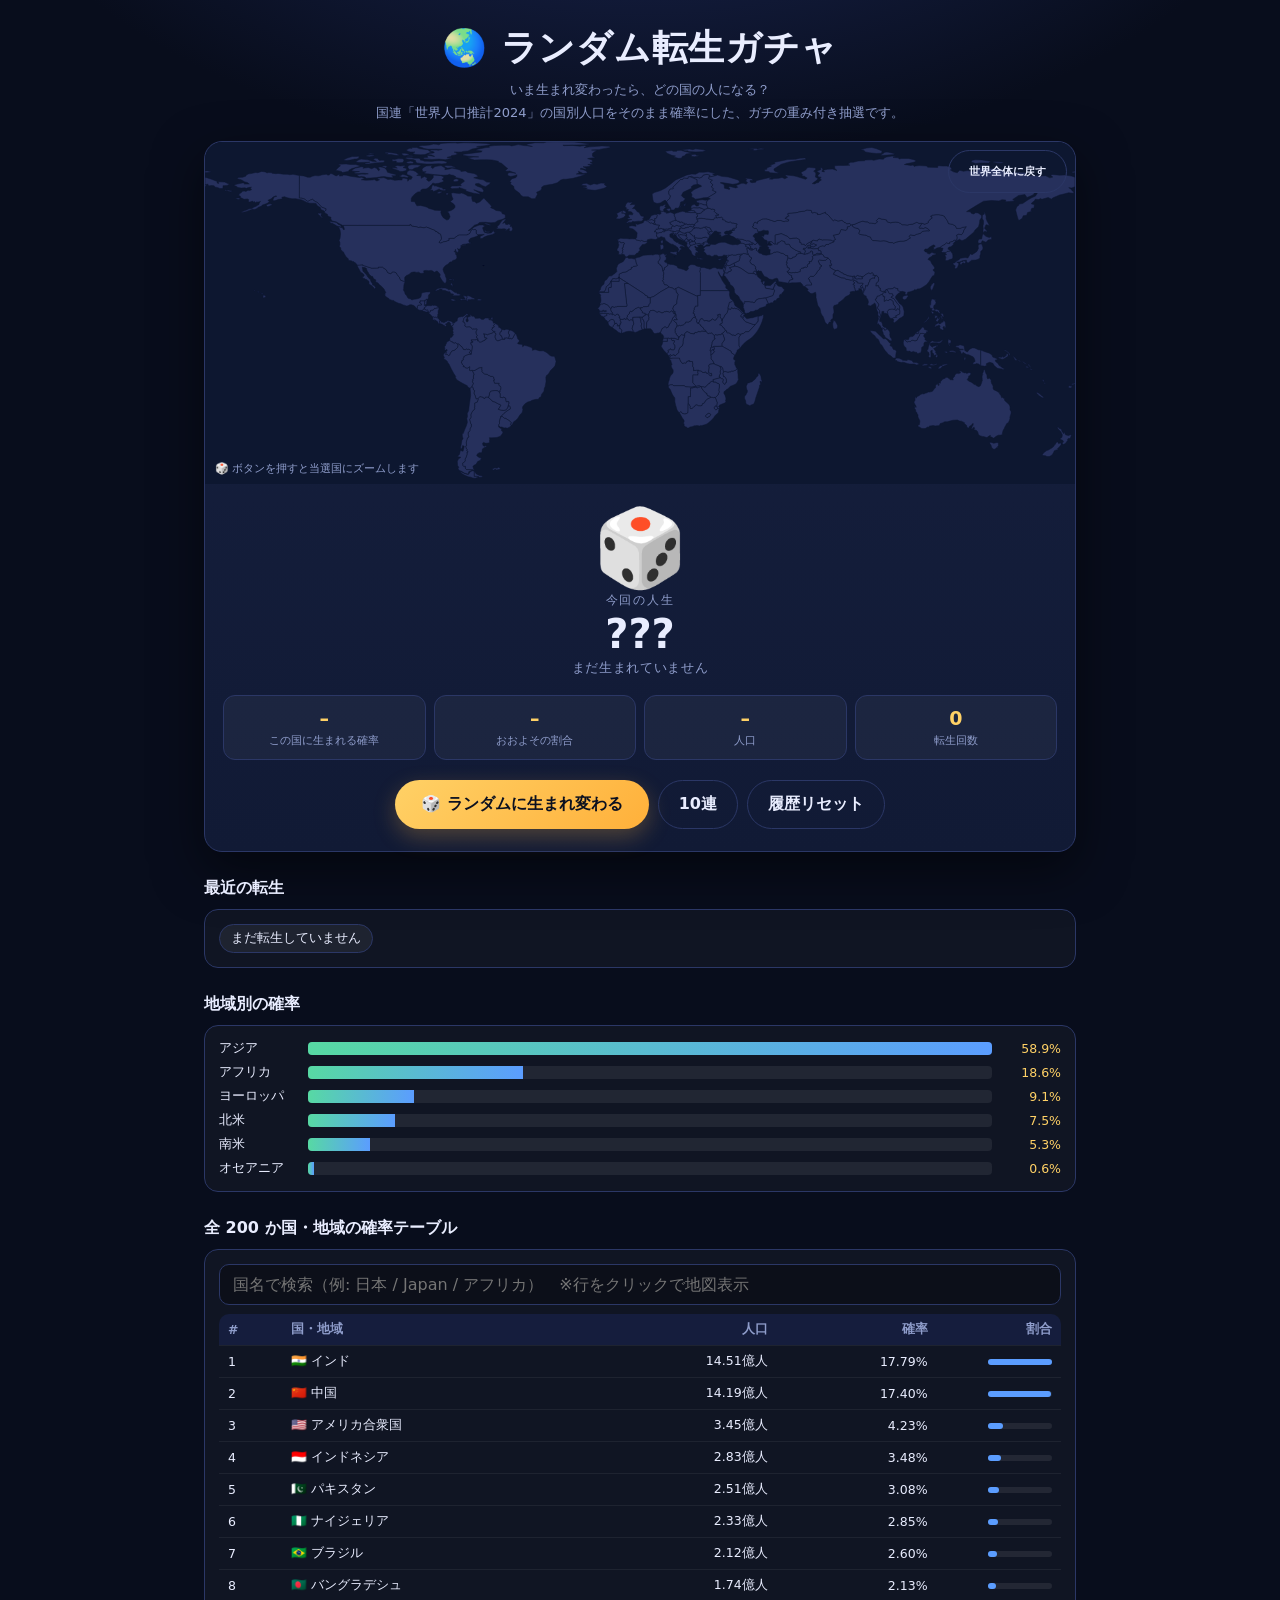
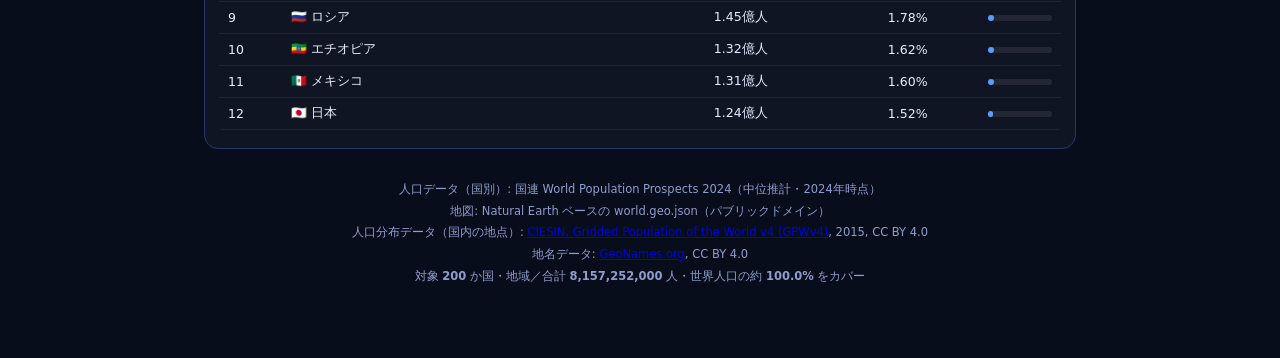
==== index.html @ 02b9c1b9 "Initial commit: 転生ガチャ (population-weighted country + location gacha) Stage 1: 国連World Population Pro" ====
<!DOCTYPE html>
<html lang="ja">
<head>
<meta charset="UTF-8">
<meta name="viewport" content="width=device-width, initial-scale=1">
<title>🌏 ランダム転生ガチャ — 生まれ変わったらどの国？</title>
<style>
  :root{
    --bg:#080d1c; --bg2:#111a35; --card:#16203f; --line:#2b3766;
    --fg:#e9edff; --muted:#8f9dcb; --accent:#5b9dff; --gold:#ffd166;
    --pink:#ff6ea8; --green:#57d9a3; --sea:#0d1730; --land:#26305c;
  }
  *{box-sizing:border-box}
  body{
    margin:0; color:var(--fg); min-height:100vh;
    background:radial-gradient(1100px 640px at 50% -12%, #1d2a5c 0%, var(--bg) 62%);
    font-family:"Hiragino Kaku Gothic ProN","Yu Gothic",Meiryo,system-ui,-apple-system,sans-serif;
  }
  .wrap{max-width:900px; margin:0 auto; padding:24px 14px 70px}
  header{text-align:center; margin-bottom:16px}
  h1{font-size:clamp(22px,5.4vw,36px); margin:0 0 6px; letter-spacing:.02em}
  .sub{color:var(--muted); font-size:13px; line-height:1.75; margin:0}

  .card{background:linear-gradient(180deg,var(--card),var(--bg2));
    border:1px solid var(--line); border-radius:18px; box-shadow:0 18px 50px rgba(0,0,0,.5)}

  /* ---- 地図 ---- */
  .mapbox{position:relative; overflow:hidden; border-radius:18px 18px 0 0; background:var(--sea)}
  svg.map{display:block; width:100%; height:auto; aspect-ratio:1000/394}
  .map .ocean{fill:var(--sea)}
  .map .countries path{fill:var(--land); stroke:#0d1730; stroke-width:.5; vector-effect:non-scaling-stroke;
    transition:fill .15s}
  .map .countries path.on{fill:var(--gold); stroke:#fff; stroke-width:1.2;
    filter:drop-shadow(0 0 6px rgba(255,209,102,.9))}
  .map .marker .dot{fill:#fff; stroke:var(--pink); stroke-width:2; vector-effect:non-scaling-stroke}
  .map .marker .pulse{fill:none; stroke:var(--pink); stroke-width:2; vector-effect:non-scaling-stroke;
    animation:pulse 1.4s ease-out infinite; transform-origin:center}
  @keyframes pulse{0%{r:5;opacity:.9}100%{r:22;opacity:0}}
  .map .marker2 .dot2{fill:#fff; stroke:var(--green); stroke-width:2; vector-effect:non-scaling-stroke}
  .map .marker2 .pulse2{fill:none; stroke:var(--green); stroke-width:2; vector-effect:non-scaling-stroke;
    animation:pulse2 1.4s ease-out infinite; transform-origin:center}
  @keyframes pulse2{0%{r:3;opacity:.9}100%{r:13;opacity:0}}
  .maptip{position:absolute; left:10px; bottom:8px; font-size:11px; color:var(--muted)}
  .mapreset{position:absolute; right:8px; top:8px; font-size:11px; padding:6px 11px;
    background:rgba(10,16,36,.75); color:var(--fg); border:1px solid var(--line); box-shadow:none}

  /* ---- 結果 ---- */
  .result{padding:20px 18px 22px; text-align:center}
  .flag{font-size:clamp(48px,12vw,76px); line-height:1.15}
  .rolling .flag{animation:pop .1s infinite alternate}
  @keyframes pop{from{transform:scale(.93)}to{transform:scale(1.05)}}
  .lead{color:var(--muted); font-size:12px; letter-spacing:.14em}
  .cname{font-size:clamp(24px,6.4vw,40px); font-weight:800; margin:2px 0}
  .cen{color:var(--muted); font-size:13px; letter-spacing:.05em}
  .rarity{display:inline-block; margin-top:12px; padding:5px 15px; border-radius:999px;
    font-weight:700; font-size:13px; border:1px solid currentColor}

  .stage2{margin-top:14px; padding:10px 14px; border-radius:12px;
    background:rgba(87,217,163,.08); border:1px solid rgba(87,217,163,.25)}
  .s2-loading{color:var(--muted); font-size:12.5px}
  .s2-place{color:var(--green); font-weight:700; font-size:14.5px}
  .s2-coord{color:var(--muted); font-size:11px; margin-top:2px; letter-spacing:.03em}

  .stats{display:grid; grid-template-columns:repeat(4,1fr); gap:8px; margin-top:18px}
  .stat{background:rgba(255,255,255,.045); border:1px solid var(--line); border-radius:12px; padding:11px 6px}
  .stat b{display:block; font-size:clamp(13px,3.1vw,19px); color:var(--gold); word-break:keep-all}
  .stat span{font-size:10.5px; color:var(--muted)}
  @media(max-width:520px){.stats{grid-template-columns:repeat(2,1fr)}}

  .btns{display:flex; gap:9px; justify-content:center; flex-wrap:wrap; margin-top:20px}
  button{font:inherit; font-weight:700; cursor:pointer; border-radius:999px; padding:14px 26px; border:0;
    color:#0b1020; background:linear-gradient(135deg,var(--gold),#ffb03a);
    box-shadow:0 8px 22px rgba(255,180,60,.26); transition:transform .1s}
  button:active{transform:translateY(2px)}
  button:disabled{opacity:.5; cursor:not-allowed}
  button.ghost{background:transparent; color:var(--fg); border:1px solid var(--line); box-shadow:none; padding:13px 20px}

  section{margin-top:26px}
  h2{font-size:16px; margin:0 0 10px}
  .panel{background:rgba(255,255,255,.03); border:1px solid var(--line); border-radius:14px; padding:14px}

  .hist{display:flex; flex-wrap:wrap; gap:7px}
  .chip{background:rgba(255,255,255,.06); border:1px solid var(--line); border-radius:999px;
    padding:5px 11px; font-size:12.5px; cursor:pointer}
  .chip:hover{border-color:var(--accent)}
  .chip small{color:var(--muted); margin-left:5px}

  input[type=search]{width:100%; padding:10px 13px; border-radius:10px; border:1px solid var(--line);
    background:rgba(0,0,0,.28); color:var(--fg); font:inherit; margin-bottom:9px}
  .tbl{max-height:420px; overflow:auto; border-radius:10px}
  table{width:100%; border-collapse:collapse; font-size:12.5px}
  th,td{padding:7px 9px; text-align:right; border-bottom:1px solid rgba(255,255,255,.06); white-space:nowrap}
  th{position:sticky; top:0; background:#151d3d; color:var(--muted); font-weight:600}
  th:nth-child(-n+2),td:nth-child(-n+2){text-align:left}
  tbody tr{cursor:pointer}
  tbody tr:hover{background:rgba(91,157,255,.1)}
  tr.me td{color:var(--gold); font-weight:700}
  .mini{width:64px; height:6px; background:rgba(255,255,255,.08); border-radius:3px; display:inline-block; vertical-align:middle}
  .mini i{display:block; height:100%; border-radius:3px; background:var(--accent)}

  .regions{display:grid; gap:7px}
  .reg{display:grid; grid-template-columns:80px 1fr 60px; align-items:center; gap:9px; font-size:12.5px}
  .reg .rb{height:13px; background:rgba(255,255,255,.07); border-radius:4px; overflow:hidden}
  .reg .rb i{display:block; height:100%; background:linear-gradient(90deg,var(--green),var(--accent))}
  footer{margin-top:30px; text-align:center; color:var(--muted); font-size:11.5px; line-height:1.9}
</style>
</head>
<body>
<div class="wrap">
  <header>
    <h1>🌏 ランダム転生ガチャ</h1>
    <p class="sub">いま生まれ変わったら、どの国の人になる？<br>
      国連「世界人口推計2024」の国別人口をそのまま確率にした、ガチの重み付き抽選です。</p>
  </header>

  <div class="card">
    <div class="mapbox">
      <svg class="map" id="map" xmlns="http://www.w3.org/2000/svg"></svg>
      <button class="mapreset ghost" id="mapreset">世界全体に戻す</button>
      <div class="maptip" id="maptip">🎲 ボタンを押すと当選国にズームします</div>
    </div>

    <div class="result" id="stage">
      <div class="flag" id="flag">🎲</div>
      <div class="lead">今回の人生</div>
      <div class="cname" id="cname">???</div>
      <div class="cen" id="cen">まだ生まれていません</div>
      <div id="rarityWrap"></div>

      <div class="stage2" id="stage2" style="display:none">
        <div class="s2-loading" id="s2Loading">📍 具体的な生まれた場所を特定中…</div>
        <div class="s2-result" id="s2Result" style="display:none">
          <div class="s2-place" id="s2Place">–</div>
          <div class="s2-coord" id="s2Coord"></div>
        </div>
      </div>

      <div class="stats">
        <div class="stat"><b id="sProb">–</b><span>この国に生まれる確率</span></div>
        <div class="stat"><b id="sOdds">–</b><span>おおよその割合</span></div>
        <div class="stat"><b id="sPop">–</b><span id="sPopLab">人口</span></div>
        <div class="stat"><b id="sCount">0</b><span>転生回数</span></div>
      </div>

      <div class="btns">
        <button id="roll">🎲 ランダムに生まれ変わる</button>
        <button id="roll10" class="ghost">10連</button>
        <button id="reset" class="ghost">履歴リセット</button>
      </div>
    </div>
  </div>

  <section>
    <h2>最近の転生 <span id="histCount" style="color:var(--muted);font-weight:400"></span></h2>
    <div class="panel"><div class="hist" id="hist"><span class="chip">まだ転生していません</span></div></div>
  </section>

  <section>
    <h2>地域別の確率</h2>
    <div class="panel"><div class="regions" id="regions"></div></div>
  </section>

  <section>
    <h2>全 <span id="nCountries"></span> か国・地域の確率テーブル</h2>
    <div class="panel">
      <input type="search" id="q" placeholder="国名で検索（例: 日本 / Japan / アフリカ）　※行をクリックで地図表示">
      <div class="tbl">
        <table>
          <thead><tr><th>#</th><th>国・地域</th><th>人口</th><th>確率</th><th>割合</th></tr></thead>
          <tbody id="tbody"></tbody>
        </table>
      </div>
    </div>
  </section>

  <footer>
    人口データ（国別）: 国連 World Population Prospects 2024（中位推計・2024年時点）<br>
    地図: Natural Earth ベースの world.geo.json（パブリックドメイン）<br>
    人口分布データ（国内の地点）: <a href="https://sedac.ciesin.columbia.edu/data/set/gpw-v4-population-count-rev11" target="_blank" rel="noopener">CIESIN, Gridded Population of the World v4 (GPWv4)</a>, 2015, CC BY 4.0<br>
    地名データ: <a href="https://www.geonames.org/" target="_blank" rel="noopener">GeoNames.org</a>, CC BY 4.0<br>
    対象 <b id="nFoot"></b> か国・地域／合計 <b id="total"></b> 人・世界人口の約 <b id="cover"></b> をカバー
  </footer>
</div>

<script>
// 世界の国・地域別人口（2024年 推計 / 単位: 千人）
// 出典ベース: United Nations World Population Prospects 2024 revision の中位推計
// n=国名(日本語), e=英語名, c=ISO 3166-1 alpha-2, r=地域, p=人口(千人)
const COUNTRIES = [
  { n: "インド", e: "India", c: "IN", r: "アジア", p: 1450936 },
  { n: "中国", e: "China", c: "CN", r: "アジア", p: 1419321 },
  { n: "アメリカ合衆国", e: "United States", c: "US", r: "北米", p: 345427 },
  { n: "インドネシア", e: "Indonesia", c: "ID", r: "アジア", p: 283488 },
  { n: "パキスタン", e: "Pakistan", c: "PK", r: "アジア", p: 251269 },
  { n: "ナイジェリア", e: "Nigeria", c: "NG", r: "アフリカ", p: 232679 },
  { n: "ブラジル", e: "Brazil", c: "BR", r: "南米", p: 211999 },
  { n: "バングラデシュ", e: "Bangladesh", c: "BD", r: "アジア", p: 173562 },
  { n: "ロシア", e: "Russia", c: "RU", r: "ヨーロッパ", p: 144820 },
  { n: "エチオピア", e: "Ethiopia", c: "ET", r: "アフリカ", p: 132060 },
  { n: "メキシコ", e: "Mexico", c: "MX", r: "北米", p: 130861 },
  { n: "日本", e: "Japan", c: "JP", r: "アジア", p: 123753 },
  { n: "エジプト", e: "Egypt", c: "EG", r: "アフリカ", p: 116538 },
  { n: "フィリピン", e: "Philippines", c: "PH", r: "アジア", p: 115843 },
  { n: "コンゴ民主共和国", e: "DR Congo", c: "CD", r: "アフリカ", p: 109276 },
  { n: "ベトナム", e: "Vietnam", c: "VN", r: "アジア", p: 100987 },
  { n: "イラン", e: "Iran", c: "IR", r: "アジア", p: 91567 },
  { n: "トルコ", e: "Turkey", c: "TR", r: "アジア", p: 87473 },
  { n: "ドイツ", e: "Germany", c: "DE", r: "ヨーロッパ", p: 84552 },
  { n: "タイ", e: "Thailand", c: "TH", r: "アジア", p: 71669 },
  { n: "イギリス", e: "United Kingdom", c: "GB", r: "ヨーロッパ", p: 69138 },
  { n: "タンザニア", e: "Tanzania", c: "TZ", r: "アフリカ", p: 68560 },
  { n: "フランス", e: "France", c: "FR", r: "ヨーロッパ", p: 66549 },
  { n: "南アフリカ", e: "South Africa", c: "ZA", r: "アフリカ", p: 64007 },
  { n: "イタリア", e: "Italy", c: "IT", r: "ヨーロッパ", p: 59342 },
  { n: "ケニア", e: "Kenya", c: "KE", r: "アフリカ", p: 56433 },
  { n: "ミャンマー", e: "Myanmar", c: "MM", r: "アジア", p: 54500 },
  { n: "コロンビア", e: "Colombia", c: "CO", r: "南米", p: 52886 },
  { n: "韓国", e: "South Korea", c: "KR", r: "アジア", p: 51717 },
  { n: "スーダン", e: "Sudan", c: "SD", r: "アフリカ", p: 50448 },
  { n: "ウガンダ", e: "Uganda", c: "UG", r: "アフリカ", p: 50015 },
  { n: "スペイン", e: "Spain", c: "ES", r: "ヨーロッパ", p: 47911 },
  { n: "アルジェリア", e: "Algeria", c: "DZ", r: "アフリカ", p: 46815 },
  { n: "イラク", e: "Iraq", c: "IQ", r: "アジア", p: 46042 },
  { n: "アルゼンチン", e: "Argentina", c: "AR", r: "南米", p: 45696 },
  { n: "アフガニスタン", e: "Afghanistan", c: "AF", r: "アジア", p: 42647 },
  { n: "イエメン", e: "Yemen", c: "YE", r: "アジア", p: 40584 },
  { n: "カナダ", e: "Canada", c: "CA", r: "北米", p: 39742 },
  { n: "ポーランド", e: "Poland", c: "PL", r: "ヨーロッパ", p: 38539 },
  { n: "モロッコ", e: "Morocco", c: "MA", r: "アフリカ", p: 38081 },
  { n: "アンゴラ", e: "Angola", c: "AO", r: "アフリカ", p: 37886 },
  { n: "ウクライナ", e: "Ukraine", c: "UA", r: "ヨーロッパ", p: 37860 },
  { n: "ウズベキスタン", e: "Uzbekistan", c: "UZ", r: "アジア", p: 36361 },
  { n: "マレーシア", e: "Malaysia", c: "MY", r: "アジア", p: 35557 },
  { n: "モザンビーク", e: "Mozambique", c: "MZ", r: "アフリカ", p: 34631 },
  { n: "ガーナ", e: "Ghana", c: "GH", r: "アフリカ", p: 34428 },
  { n: "ペルー", e: "Peru", c: "PE", r: "南米", p: 34217 },
  { n: "サウジアラビア", e: "Saudi Arabia", c: "SA", r: "アジア", p: 33962 },
  { n: "マダガスカル", e: "Madagascar", c: "MG", r: "アフリカ", p: 31964 },
  { n: "コートジボワール", e: "Côte d'Ivoire", c: "CI", r: "アフリカ", p: 31165 },
  { n: "ネパール", e: "Nepal", c: "NP", r: "アジア", p: 29651 },
  { n: "カメルーン", e: "Cameroon", c: "CM", r: "アフリカ", p: 29123 },
  { n: "ベネズエラ", e: "Venezuela", c: "VE", r: "南米", p: 28406 },
  { n: "ニジェール", e: "Niger", c: "NE", r: "アフリカ", p: 27202 },
  { n: "オーストラリア", e: "Australia", c: "AU", r: "オセアニア", p: 26713 },
  { n: "北朝鮮", e: "North Korea", c: "KP", r: "アジア", p: 26498 },
  { n: "シリア", e: "Syria", c: "SY", r: "アジア", p: 24672 },
  { n: "マリ", e: "Mali", c: "ML", r: "アフリカ", p: 24479 },
  { n: "ブルキナファソ", e: "Burkina Faso", c: "BF", r: "アフリカ", p: 23548 },
  { n: "台湾", e: "Taiwan", c: "TW", r: "アジア", p: 23400 },
  { n: "スリランカ", e: "Sri Lanka", c: "LK", r: "アジア", p: 23103 },
  { n: "マラウイ", e: "Malawi", c: "MW", r: "アフリカ", p: 21656 },
  { n: "ザンビア", e: "Zambia", c: "ZM", r: "アフリカ", p: 21314 },
  { n: "カザフスタン", e: "Kazakhstan", c: "KZ", r: "アジア", p: 20593 },
  { n: "チャド", e: "Chad", c: "TD", r: "アフリカ", p: 20299 },
  { n: "チリ", e: "Chile", c: "CL", r: "南米", p: 19764 },
  { n: "ルーマニア", e: "Romania", c: "RO", r: "ヨーロッパ", p: 19015 },
  { n: "ソマリア", e: "Somalia", c: "SO", r: "アフリカ", p: 19010 },
  { n: "セネガル", e: "Senegal", c: "SN", r: "アフリカ", p: 18502 },
  { n: "グアテマラ", e: "Guatemala", c: "GT", r: "北米", p: 18406 },
  { n: "オランダ", e: "Netherlands", c: "NL", r: "ヨーロッパ", p: 18228 },
  { n: "エクアドル", e: "Ecuador", c: "EC", r: "南米", p: 18135 },
  { n: "カンボジア", e: "Cambodia", c: "KH", r: "アジア", p: 17638 },
  { n: "ジンバブエ", e: "Zimbabwe", c: "ZW", r: "アフリカ", p: 16635 },
  { n: "ギニア", e: "Guinea", c: "GN", r: "アフリカ", p: 14755 },
  { n: "ベナン", e: "Benin", c: "BJ", r: "アフリカ", p: 14462 },
  { n: "ルワンダ", e: "Rwanda", c: "RW", r: "アフリカ", p: 14257 },
  { n: "ブルンジ", e: "Burundi", c: "BI", r: "アフリカ", p: 14047 },
  { n: "ボリビア", e: "Bolivia", c: "BO", r: "南米", p: 12414 },
  { n: "チュニジア", e: "Tunisia", c: "TN", r: "アフリカ", p: 12277 },
  { n: "南スーダン", e: "South Sudan", c: "SS", r: "アフリカ", p: 11944 },
  { n: "ハイチ", e: "Haiti", c: "HT", r: "北米", p: 11772 },
  { n: "ベルギー", e: "Belgium", c: "BE", r: "ヨーロッパ", p: 11738 },
  { n: "ヨルダン", e: "Jordan", c: "JO", r: "アジア", p: 11553 },
  { n: "ドミニカ共和国", e: "Dominican Republic", c: "DO", r: "北米", p: 11428 },
  { n: "アラブ首長国連邦", e: "United Arab Emirates", c: "AE", r: "アジア", p: 11027 },
  { n: "キューバ", e: "Cuba", c: "CU", r: "北米", p: 10979 },
  { n: "チェコ", e: "Czechia", c: "CZ", r: "ヨーロッパ", p: 10874 },
  { n: "ホンジュラス", e: "Honduras", c: "HN", r: "北米", p: 10826 },
  { n: "パプアニューギニア", e: "Papua New Guinea", c: "PG", r: "オセアニア", p: 10577 },
  { n: "タジキスタン", e: "Tajikistan", c: "TJ", r: "アジア", p: 10590 },
  { n: "スウェーデン", e: "Sweden", c: "SE", r: "ヨーロッパ", p: 10606 },
  { n: "ポルトガル", e: "Portugal", c: "PT", r: "ヨーロッパ", p: 10426 },
  { n: "アゼルバイジャン", e: "Azerbaijan", c: "AZ", r: "アジア", p: 10336 },
  { n: "ギリシャ", e: "Greece", c: "GR", r: "ヨーロッパ", p: 10047 },
  { n: "ハンガリー", e: "Hungary", c: "HU", r: "ヨーロッパ", p: 9676 },
  { n: "トーゴ", e: "Togo", c: "TG", r: "アフリカ", p: 9515 },
  { n: "イスラエル", e: "Israel", c: "IL", r: "アジア", p: 9388 },
  { n: "オーストリア", e: "Austria", c: "AT", r: "ヨーロッパ", p: 9120 },
  { n: "ベラルーシ", e: "Belarus", c: "BY", r: "ヨーロッパ", p: 9020 },
  { n: "スイス", e: "Switzerland", c: "CH", r: "ヨーロッパ", p: 8922 },
  { n: "シエラレオネ", e: "Sierra Leone", c: "SL", r: "アフリカ", p: 8642 },
  { n: "ラオス", e: "Laos", c: "LA", r: "アジア", p: 7770 },
  { n: "トルクメニスタン", e: "Turkmenistan", c: "TM", r: "アジア", p: 7494 },
  { n: "香港", e: "Hong Kong", c: "HK", r: "アジア", p: 7415 },
  { n: "リビア", e: "Libya", c: "LY", r: "アフリカ", p: 7381 },
  { n: "キルギス", e: "Kyrgyzstan", c: "KG", r: "アジア", p: 7186 },
  { n: "ニカラグア", e: "Nicaragua", c: "NI", r: "北米", p: 7046 },
  { n: "パラグアイ", e: "Paraguay", c: "PY", r: "南米", p: 6929 },
  { n: "セルビア", e: "Serbia", c: "RS", r: "ヨーロッパ", p: 6736 },
  { n: "ブルガリア", e: "Bulgaria", c: "BG", r: "ヨーロッパ", p: 6714 },
  { n: "エルサルバドル", e: "El Salvador", c: "SV", r: "北米", p: 6338 },
  { n: "コンゴ共和国", e: "Republic of the Congo", c: "CG", r: "アフリカ", p: 6333 },
  { n: "デンマーク", e: "Denmark", c: "DK", r: "ヨーロッパ", p: 5977 },
  { n: "レバノン", e: "Lebanon", c: "LB", r: "アジア", p: 5806 },
  { n: "シンガポール", e: "Singapore", c: "SG", r: "アジア", p: 5832 },
  { n: "フィンランド", e: "Finland", c: "FI", r: "ヨーロッパ", p: 5617 },
  { n: "リベリア", e: "Liberia", c: "LR", r: "アフリカ", p: 5613 },
  { n: "ノルウェー", e: "Norway", c: "NO", r: "ヨーロッパ", p: 5576 },
  { n: "パレスチナ", e: "Palestine", c: "PS", r: "アジア", p: 5495 },
  { n: "スロバキア", e: "Slovakia", c: "SK", r: "ヨーロッパ", p: 5474 },
  { n: "中央アフリカ共和国", e: "Central African Republic", c: "CF", r: "アフリカ", p: 5330 },
  { n: "オマーン", e: "Oman", c: "OM", r: "アジア", p: 5281 },
  { n: "アイルランド", e: "Ireland", c: "IE", r: "ヨーロッパ", p: 5255 },
  { n: "ニュージーランド", e: "New Zealand", c: "NZ", r: "オセアニア", p: 5213 },
  { n: "モーリタニア", e: "Mauritania", c: "MR", r: "アフリカ", p: 5169 },
  { n: "コスタリカ", e: "Costa Rica", c: "CR", r: "北米", p: 5106 },
  { n: "クウェート", e: "Kuwait", c: "KW", r: "アジア", p: 4934 },
  { n: "パナマ", e: "Panama", c: "PA", r: "北米", p: 4515 },
  { n: "クロアチア", e: "Croatia", c: "HR", r: "ヨーロッパ", p: 3875 },
  { n: "ジョージア", e: "Georgia", c: "GE", r: "アジア", p: 3807 },
  { n: "エリトリア", e: "Eritrea", c: "ER", r: "アフリカ", p: 3535 },
  { n: "モンゴル", e: "Mongolia", c: "MN", r: "アジア", p: 3504 },
  { n: "ウルグアイ", e: "Uruguay", c: "UY", r: "南米", p: 3386 },
  { n: "プエルトリコ", e: "Puerto Rico", c: "PR", r: "北米", p: 3204 },
  { n: "ボスニア・ヘルツェゴビナ", e: "Bosnia and Herzegovina", c: "BA", r: "ヨーロッパ", p: 3164 },
  { n: "カタール", e: "Qatar", c: "QA", r: "アジア", p: 3048 },
  { n: "モルドバ", e: "Moldova", c: "MD", r: "ヨーロッパ", p: 3034 },
  { n: "ナミビア", e: "Namibia", c: "NA", r: "アフリカ", p: 3030 },
  { n: "アルメニア", e: "Armenia", c: "AM", r: "アジア", p: 2973 },
  { n: "リトアニア", e: "Lithuania", c: "LT", r: "ヨーロッパ", p: 2859 },
  { n: "ジャマイカ", e: "Jamaica", c: "JM", r: "北米", p: 2839 },
  { n: "アルバニア", e: "Albania", c: "AL", r: "ヨーロッパ", p: 2777 },
  { n: "ガンビア", e: "Gambia", c: "GM", r: "アフリカ", p: 2759 },
  { n: "ガボン", e: "Gabon", c: "GA", r: "アフリカ", p: 2538 },
  { n: "ボツワナ", e: "Botswana", c: "BW", r: "アフリカ", p: 2521 },
  { n: "レソト", e: "Lesotho", c: "LS", r: "アフリカ", p: 2337 },
  { n: "ギニアビサウ", e: "Guinea-Bissau", c: "GW", r: "アフリカ", p: 2201 },
  { n: "スロベニア", e: "Slovenia", c: "SI", r: "ヨーロッパ", p: 2118 },
  { n: "赤道ギニア", e: "Equatorial Guinea", c: "GQ", r: "アフリカ", p: 1892 },
  { n: "ラトビア", e: "Latvia", c: "LV", r: "ヨーロッパ", p: 1871 },
  { n: "北マケドニア", e: "North Macedonia", c: "MK", r: "ヨーロッパ", p: 1823 },
  { n: "バーレーン", e: "Bahrain", c: "BH", r: "アジア", p: 1607 },
  { n: "コソボ", e: "Kosovo", c: "XK", r: "ヨーロッパ", p: 1591 },
  { n: "トリニダード・トバゴ", e: "Trinidad and Tobago", c: "TT", r: "北米", p: 1507 },
  { n: "東ティモール", e: "Timor-Leste", c: "TL", r: "アジア", p: 1400 },
  { n: "エストニア", e: "Estonia", c: "EE", r: "ヨーロッパ", p: 1360 },
  { n: "キプロス", e: "Cyprus", c: "CY", r: "ヨーロッパ", p: 1358 },
  { n: "モーリシャス", e: "Mauritius", c: "MU", r: "アフリカ", p: 1272 },
  { n: "エスワティニ", e: "Eswatini", c: "SZ", r: "アフリカ", p: 1242 },
  { n: "ジブチ", e: "Djibouti", c: "DJ", r: "アフリカ", p: 1168 },
  { n: "フィジー", e: "Fiji", c: "FJ", r: "オセアニア", p: 928 },
  { n: "コモロ", e: "Comoros", c: "KM", r: "アフリカ", p: 866 },
  { n: "ガイアナ", e: "Guyana", c: "GY", r: "南米", p: 831 },
  { n: "ソロモン諸島", e: "Solomon Islands", c: "SB", r: "オセアニア", p: 819 },
  { n: "ブータン", e: "Bhutan", c: "BT", r: "アジア", p: 791 },
  { n: "マカオ", e: "Macao", c: "MO", r: "アジア", p: 720 },
  { n: "ルクセンブルク", e: "Luxembourg", c: "LU", r: "ヨーロッパ", p: 673 },
  { n: "スリナム", e: "Suriname", c: "SR", r: "南米", p: 634 },
  { n: "モンテネグロ", e: "Montenegro", c: "ME", r: "ヨーロッパ", p: 632 },
  { n: "西サハラ", e: "Western Sahara", c: "EH", r: "アフリカ", p: 600 },
  { n: "マルタ", e: "Malta", c: "MT", r: "ヨーロッパ", p: 545 },
  { n: "モルディブ", e: "Maldives", c: "MV", r: "アジア", p: 528 },
  { n: "カーボベルデ", e: "Cabo Verde", c: "CV", r: "アフリカ", p: 525 },
  { n: "ブルネイ", e: "Brunei", c: "BN", r: "アジア", p: 462 },
  { n: "ベリーズ", e: "Belize", c: "BZ", r: "北米", p: 417 },
  { n: "バハマ", e: "Bahamas", c: "BS", r: "北米", p: 401 },
  { n: "アイスランド", e: "Iceland", c: "IS", r: "ヨーロッパ", p: 393 },
  { n: "バヌアツ", e: "Vanuatu", c: "VU", r: "オセアニア", p: 335 },
  { n: "バルバドス", e: "Barbados", c: "BB", r: "北米", p: 282 },
  { n: "サントメ・プリンシペ", e: "Sao Tome and Principe", c: "ST", r: "アフリカ", p: 235 },
  { n: "サモア", e: "Samoa", c: "WS", r: "オセアニア", p: 218 },
  { n: "セントルシア", e: "Saint Lucia", c: "LC", r: "北米", p: 179 },
  { n: "キリバス", e: "Kiribati", c: "KI", r: "オセアニア", p: 134 },
  { n: "セーシェル", e: "Seychelles", c: "SC", r: "アフリカ", p: 131 },
  { n: "グレナダ", e: "Grenada", c: "GD", r: "北米", p: 117 },
  { n: "ミクロネシア連邦", e: "Micronesia", c: "FM", r: "オセアニア", p: 115 },
  { n: "トンガ", e: "Tonga", c: "TO", r: "オセアニア", p: 105 },
  { n: "セントビンセント・グレナディーン", e: "St. Vincent & Grenadines", c: "VC", r: "北米", p: 100 },
  { n: "アンティグア・バーブーダ", e: "Antigua and Barbuda", c: "AG", r: "北米", p: 93 },
  { n: "アンドラ", e: "Andorra", c: "AD", r: "ヨーロッパ", p: 82 },
  { n: "ドミニカ国", e: "Dominica", c: "DM", r: "北米", p: 66 },
  { n: "リヒテンシュタイン", e: "Liechtenstein", c: "LI", r: "ヨーロッパ", p: 40 },
  { n: "モナコ", e: "Monaco", c: "MC", r: "ヨーロッパ", p: 38 },
  { n: "マーシャル諸島", e: "Marshall Islands", c: "MH", r: "オセアニア", p: 37 },
  { n: "サンマリノ", e: "San Marino", c: "SM", r: "ヨーロッパ", p: 33 },
  { n: "パラオ", e: "Palau", c: "PW", r: "オセアニア", p: 18 },
  { n: "ナウル", e: "Nauru", c: "NR", r: "オセアニア", p: 12 },
  { n: "ツバル", e: "Tuvalu", c: "TV", r: "オセアニア", p: 10 },
  { n: "バチカン市国", e: "Vatican City", c: "VA", r: "ヨーロッパ", p: 1 },
];
</script>
<script>
// ISO2 -> [地図の feature id（null = 面積が小さく地図に描かれない国）, 代表点の経度, 緯度,
//          最大の島/本土の経度幅(度), 緯度幅(度)]
const GEO_INDEX = {
  IN: ["IND", 79.59, 22.93, 29.23, 27.53],
  CN: ["CHN", 103.87, 36.61, 61.35, 33.18],
  US: ["USA", -99.06, 39.5, 57.72, 24.31],
  ID: ["IDN", 114.02, -0.25, 10.04, 8.41],
  PK: ["PAK", 69.41, 29.97, 16.96, 13.44],
  NG: ["NGA", 8.0, 9.55, 11.89, 9.63],
  BR: ["BRA", -53.05, -10.81, 39.26, 39.01],
  BD: ["BGD", 90.27, 23.84, 4.59, 5.78],
  RU: ["RUS", 99.22, 61.69, 152.71, 36.55],
  ET: ["ETH", 39.55, 8.65, 14.84, 11.54],
  MX: ["MEX", -102.58, 23.94, 30.32, 18.18],
  JP: ["JPN", 136.88, 36.02, 12.51, 10.35],
  EG: ["EGY", 29.84, 26.51, 12.17, 9.59],
  PH: ["PHL", 121.54, 15.75, 4.3, 5.97],
  CD: ["COD", 23.58, -2.85, 18.99, 18.51],
  VN: ["VNM", 106.29, 16.66, 7.16, 14.75],
  IR: ["IRN", 54.29, 32.52, 19.21, 14.63],
  TR: ["TUR", 35.39, 38.99, 18.62, 6.22],
  DE: ["DEU", 10.29, 51.13, 9.03, 7.68],
  TH: ["THA", 101.01, 15.02, 8.21, 14.73],
  GB: ["GBR", -2.66, 53.88, 7.83, 8.67],
  TZ: ["TZA", 34.75, -6.26, 10.98, 10.77],
  FR: ["FRA", 2.34, 46.61, 12.69, 8.81],
  ZA: ["ZAF", 25.12, -28.96, 16.49, 12.73],
  IT: ["ITA", 12.22, 43.47, 11.73, 9.21],
  KE: ["KEN", 37.79, 0.6, 7.96, 10.18],
  MM: ["MMR", 96.51, 21.02, 8.88, 18.4],
  CO: ["COL", -73.08, 3.93, 12.11, 16.74],
  KR: ["KOR", 127.82, 36.43, 3.35, 4.22],
  SD: ["SDN", 29.86, 15.99, 16.47, 13.38],
  UG: ["UGA", 32.36, 1.3, 5.46, 5.69],
  ES: ["ESP", -3.62, 40.35, 12.43, 7.8],
  DZ: ["DZA", 2.6, 28.19, 20.68, 18.06],
  IQ: ["IRQ", 43.76, 33.04, 9.78, 8.29],
  AR: ["ARG", -65.15, -35.22, 19.79, 30.52],
  AF: ["AFG", 66.09, 33.86, 14.63, 9.17],
  YE: ["YEM", 47.54, 15.91, 10.5, 6.41],
  CA: ["CAN", -101.57, 57.75, 85.31, 30.25],
  PL: ["POL", 19.31, 52.15, 9.96, 5.82],
  MA: ["MAR", -8.42, 29.89, 15.9, 14.34],
  AO: ["AGO", 17.5, -12.29, 12.44, 12.07],
  UA: ["UKR", 31.37, 48.97, 18.0, 7.97],
  UZ: ["UZB", 63.2, 41.75, 17.13, 8.44],
  MY: ["MYS", 114.68, 3.55, 9.52, 6.15],
  MZ: ["MOZ", 35.47, -17.23, 10.6, 16.43],
  GH: ["GHA", -1.24, 7.93, 4.3, 6.39],
  PE: ["PER", -74.39, -9.19, 12.75, 18.29],
  SA: ["SAU", 44.52, 24.12, 21.03, 15.81],
  MG: ["MDG", 46.69, -19.36, 7.22, 13.56],
  CI: ["CIV", -5.61, 7.55, 6.04, 6.19],
  NP: ["NPL", 84.01, 28.24, 8.09, 4.02],
  CM: ["CMR", 12.61, 5.66, 7.52, 11.13],
  VE: ["VEN", -66.16, 7.16, 13.55, 11.44],
  NE: ["NER", 9.32, 17.35, 15.61, 11.81],
  AU: ["AUS", 134.38, -25.56, 40.23, 28.37],
  KP: ["PRK", 127.17, 40.14, 6.51, 5.32],
  SY: ["SYR", 38.54, 35.01, 6.65, 4.92],
  ML: ["MLI", -3.54, 17.27, 16.44, 14.88],
  BF: ["BFA", -1.78, 12.31, 7.65, 5.51],
  TW: ["TWN", 120.97, 23.74, 1.85, 3.32],
  LK: ["LKA", 80.67, 7.7, 2.09, 3.86],
  MW: ["MWI", 34.19, -13.17, 3.08, 7.57],
  ZM: ["ZMB", 27.73, -13.4, 11.6, 9.72],
  KZ: ["KAZ", 67.28, 48.19, 40.89, 14.72],
  TD: ["TCD", 18.58, 15.33, 10.35, 15.99],
  CL: ["CHL", -71.67, -37.34, 8.66, 36.28],
  RO: ["ROU", 24.94, 45.86, 9.41, 4.53],
  SO: ["SOM", 45.73, 4.75, 10.15, 13.71],
  SN: ["SEN", -14.51, 14.35, 6.16, 4.27],
  GT: ["GTM", -90.37, 15.7, 4.0, 4.08],
  NL: ["NLD", 5.51, 52.3, 3.78, 2.71],
  EC: ["ECU", -78.38, -1.45, 5.73, 6.34],
  KH: ["KHM", 104.88, 12.68, 5.27, 4.08],
  ZW: ["ZWE", 29.79, -18.91, 7.59, 6.76],
  GN: ["GIN", -11.06, 10.45, 7.3, 5.28],
  BJ: ["BEN", 2.34, 9.65, 3.02, 6.09],
  RW: ["RWA", 29.92, -2.01, 1.79, 1.78],
  BI: ["BDI", 29.91, -3.38, 1.73, 2.15],
  BO: ["BOL", -64.64, -16.73, 12.09, 13.11],
  TN: ["TUN", 9.53, 34.17, 3.96, 7.04],
  SS: ["SSD", 30.2, 7.29, 11.41, 8.74],
  HT: ["HTI", -72.66, 18.9, 2.83, 1.88],
  BE: ["BEL", 4.58, 50.65, 3.64, 1.95],
  JO: ["JOR", 36.78, 31.25, 4.27, 4.18],
  DO: ["DOM", -70.46, 18.88, 3.63, 2.29],
  AE: ["ARE", 54.21, 23.87, 4.82, 3.56],
  CU: ["CUB", -78.96, 21.63, 10.8, 3.33],
  CZ: ["CZE", 15.33, 49.78, 6.61, 2.56],
  HN: ["HND", -86.59, 14.82, 6.21, 3.02],
  PG: ["PNG", 144.33, -6.65, 9.8, 8.05],
  TJ: ["TJK", 71.03, 38.58, 7.54, 4.22],
  SE: ["SWE", 16.6, 62.81, 12.88, 13.74],
  PT: ["PRT", -8.06, 39.63, 3.14, 5.44],
  AZ: ["AZE", 47.68, 40.28, 5.42, 3.59],
  GR: ["GRC", 22.56, 39.34, 6.45, 5.42],
  HU: ["HUN", 19.36, 47.2, 6.51, 2.86],
  TG: ["TGO", 1.0, 8.44, 1.92, 5.09],
  IL: ["ISR", 35.0, 31.48, 1.57, 3.78],
  AT: ["AUT", 14.08, 47.61, 7.5, 2.61],
  BY: ["BLR", 27.98, 53.51, 9.49, 4.85],
  CH: ["CHE", 8.12, 46.79, 4.42, 2.05],
  SL: ["SLE", -11.8, 8.53, 3.02, 3.26],
  LA: ["LAO", 103.75, 18.44, 7.45, 8.58],
  TM: ["TKM", 59.28, 39.09, 14.04, 7.48],
  HK: [null, 114.17, 22.32, 0, 0],
  LY: ["LBY", 17.97, 27.0, 15.85, 13.56],
  KG: ["KGZ", 74.62, 41.51, 10.8, 4.02],
  NI: ["NIC", -85.02, 12.85, 4.52, 4.29],
  PY: ["PRY", -58.39, -23.25, 8.39, 8.21],
  RS: ["SRB", 20.82, 44.23, 4.16, 3.93],
  BG: ["BGR", 25.2, 42.75, 6.18, 3.0],
  SV: ["SLV", -88.87, 13.73, 2.37, 1.28],
  CG: ["COG", 15.13, -0.84, 7.36, 8.77],
  DK: ["DNK", 9.31, 56.22, 2.82, 2.9],
  LB: ["LBN", 35.87, 33.91, 1.49, 1.56],
  SG: [null, 103.82, 1.35, 0, 0],
  FI: ["FIN", 26.21, 64.5, 10.87, 10.32],
  LR: ["LBR", -9.41, 6.43, 3.9, 4.19],
  NO: ["NOR", 14.24, 64.54, 26.3, 13.11],
  PS: ["PSE", 35.27, 31.94, 0.62, 1.18],
  SK: ["SVK", 19.51, 48.73, 5.68, 1.81],
  CF: ["CAF", 20.37, 6.54, 12.91, 8.87],
  OM: ["OMN", 56.1, 20.58, 7.81, 8.27],
  IE: ["IRL", -8.01, 53.18, 3.94, 3.46],
  NZ: ["NZL", 170.51, -43.99, 7.74, 6.15],
  MR: ["MRT", -10.33, 20.21, 12.14, 12.78],
  CR: ["CRI", -84.18, 9.97, 3.4, 2.99],
  KW: ["KWT", 47.6, 29.31, 1.85, 1.53],
  PA: ["PAN", -80.11, 8.53, 5.72, 2.39],
  HR: ["HRV", 16.57, 45.02, 5.73, 4.02],
  GE: ["GEO", 43.48, 42.16, 6.68, 2.49],
  ER: ["ERI", 38.68, 15.43, 6.76, 5.54],
  MN: ["MNG", 102.95, 46.82, 32.02, 10.45],
  UY: ["URY", -56.0, -32.78, 5.22, 4.84],
  PR: ["PRI", -66.48, 18.24, 1.65, 0.57],
  BA: ["BIH", 17.82, 44.18, 3.85, 2.58],
  QA: ["QAT", 51.18, 25.32, 0.86, 1.56],
  MD: ["MDA", 28.41, 47.2, 3.41, 2.98],
  NA: ["NAM", 17.16, -22.1, 13.35, 12.1],
  AM: ["ARM", 45.0, 40.22, 2.92, 2.51],
  LT: ["LTU", 23.88, 55.28, 5.53, 2.47],
  JM: ["JAM", -77.32, 18.14, 2.14, 0.82],
  AL: ["ALB", 20.03, 41.14, 1.72, 3.06],
  GM: ["GMB", -15.43, 13.48, 3.0, 0.75],
  GA: ["GAB", 11.69, -0.65, 5.63, 6.31],
  BW: ["BWA", 23.77, -22.1, 9.54, 9.17],
  LS: ["LSO", 28.17, -29.63, 2.33, 2.0],
  GW: ["GNB", -15.11, 12.02, 2.98, 1.59],
  SI: ["SVN", 14.94, 46.13, 2.87, 1.4],
  GQ: ["GNQ", 10.37, 1.65, 1.98, 1.27],
  LV: ["LVA", 24.83, 56.81, 7.12, 2.36],
  MK: ["MKD", 21.7, 41.61, 2.49, 1.48],
  BH: [null, 50.55, 26.07, 0, 0],
  XK: ["CS-KM", 20.9, 42.58, 1.7, 1.42],
  TT: ["TTO", -61.33, 10.43, 1.05, 0.89],
  TL: ["TLS", 125.97, -8.77, 2.37, 1.12],
  EE: ["EST", 25.82, 58.64, 4.79, 2.14],
  CY: ["CYP", 33.04, 34.91, 1.75, 0.6],
  MU: [null, 57.55, -20.28, 0, 0],
  SZ: ["SWZ", 31.4, -26.49, 1.4, 1.63],
  DJ: ["DJI", 42.5, 11.77, 1.66, 1.77],
  FJ: ["FJI", 178.0, -17.83, 1.43, 0.95],
  KM: [null, 43.33, -11.65, 0, 0],
  GY: ["GUY", -58.97, 4.79, 4.87, 7.1],
  SB: ["SLB", 159.1, -7.9, 1.71, 1.22],
  BT: ["BTN", 90.47, 27.43, 3.29, 1.58],
  MO: [null, 113.55, 22.19, 0, 0],
  LU: ["LUX", 5.97, 49.77, 0.57, 0.69],
  SR: ["SUR", -55.91, 4.12, 4.09, 4.21],
  ME: ["MNE", 19.29, 42.79, 1.89, 1.65],
  EH: ["ESH", -12.14, 24.29, 8.4, 6.66],
  MT: ["MLT", 14.44, 35.89, 0.21, 0.16],
  MV: [null, 73.51, 3.2, 0, 0],
  CV: [null, -23.6, 15.12, 0, 0],
  BN: ["BRN", 114.92, 4.69, 1.25, 1.44],
  BZ: ["BLZ", -88.7, 17.2, 1.12, 2.61],
  BS: ["BHS", -77.92, 24.51, 0.87, 1.5],
  IS: ["ISL", -18.76, 65.07, 10.72, 3.03],
  VU: ["VUT", 166.91, -15.22, 0.64, 1.11],
  BB: [null, -59.55, 13.19, 0, 0],
  ST: [null, 6.61, 0.19, 0, 0],
  WS: [null, -172.1, -13.76, 0, 0],
  LC: [null, -60.98, 13.91, 0, 0],
  KI: [null, 172.98, 1.87, 0, 0],
  SC: [null, 55.49, -4.68, 0, 0],
  GD: [null, -61.68, 12.12, 0, 0],
  FM: [null, 158.21, 6.92, 0, 0],
  TO: [null, -175.2, -21.18, 0, 0],
  VC: [null, -61.2, 13.25, 0, 0],
  AG: [null, -61.8, 17.06, 0, 0],
  AD: [null, 1.52, 42.51, 0, 0],
  DM: [null, -61.37, 15.41, 0, 0],
  LI: [null, 9.55, 47.17, 0, 0],
  MC: [null, 7.42, 43.74, 0, 0],
  MH: [null, 171.18, 7.13, 0, 0],
  SM: [null, 12.46, 43.94, 0, 0],
  PW: [null, 134.58, 7.51, 0, 0],
  NR: [null, 166.93, -0.52, 0, 0],
  TV: [null, 179.19, -8.52, 0, 0],
  VA: [null, 12.45, 41.9, 0, 0],
};
</script>
<script>
// world.geo.json (Natural Earth / public domain) を座標2桁に丸めて埋め込んだもの
// g: 'P'=Polygon, 'M'=MultiPolygon
const WORLD = [{"id":"AFG","g":"P","c":[[[61.21,35.65],[62.23,35.27],[62.98,35.4],[63.19,35.86],[63.98,36.01],[64.55,36.31],[64.75,37.11],[65.59,37.31],[65.75,37.66],[66.22,37.39],[66.52,37.36],[67.08,37.36],[67.83,37.14],[68.14,37.02],[68.86,37.34],[69.2,37.15],[69.52,37.61],[70.12,37.59],[70.27,37.74],[70.38,38.14],[70.81,38.49],[71.35,38.26],[71.24,37.95],[71.54,37.91],[71.45,37.07],[71.84,36.74],[72.19,36.95],[72.64,37.05],[73.26,37.5],[73.95,37.42],[74.98,37.42],[75.16,37.13],[74.58,37.02],[74.07,36.84],[72.92,36.72],[71.85,36.51],[71.26,36.07],[71.5,35.65],[71.61,35.15],[71.12,34.73],[71.16,34.35],[70.88,33.99],[69.93,34.02],[70.32,33.36],[69.69,33.11],[69.26,32.5],[69.32,31.9],[68.93,31.62],[68.56,31.71],[67.79,31.58],[67.68,31.3],[66.94,31.3],[66.38,30.74],[66.35,29.89],[65.05,29.47],[64.35,29.56],[64.15,29.34],[63.55,29.47],[62.55,29.32],[60.87,29.83],[61.78,30.74],[61.7,31.38],[60.94,31.55],[60.86,32.18],[60.54,32.98],[60.96,33.53],[60.53,33.68],[60.8,34.4],[61.21,35.65]]]},{"id":"AGO","g":"M","c":[[[[16.33,-5.88],[16.57,-6.62],[16.86,-7.22],[17.09,-7.55],[17.47,-8.07],[18.13,-7.99],[18.46,-7.85],[19.02,-7.99],[19.17,-7.74],[19.42,-7.16],[20.04,-7.12],[20.09,-6.94],[20.6,-6.94],[20.51,-7.3],[21.73,-7.29],[21.75,-7.92],[21.95,-8.31],[21.8,-8.91],[21.88,-9.52],[22.21,-9.89],[22.16,-11.08],[22.4,-10.99],[22.84,-11.02],[23.46,-10.87],[23.91,-10.93],[24.02,-11.24],[23.9,-11.72],[24.08,-12.19],[23.93,-12.57],[24.02,-12.91],[21.93,-12.9],[21.89,-16.08],[22.56,-16.9],[23.22,-17.52],[21.38,-17.93],[18.96,-17.79],[18.26,-17.31],[14.21,-17.35],[14.06,-17.42],[13.46,-16.97],[12.81,-16.94],[12.22,-17.11],[11.73,-17.3],[11.64,-16.67],[11.78,-15.79],[12.12,-14.88],[12.18,-14.45],[12.5,-13.55],[12.74,-13.14],[13.31,-12.48],[13.63,-12.04],[13.74,-11.3],[13.69,-10.73],[13.39,-10.37],[13.12,-9.77],[12.88,-9.17],[12.93,-8.96],[13.24,-8.56],[12.93,-7.6],[12.73,-6.93],[12.23,-6.29],[12.32,-6.1],[12.74,-5.97],[13.02,-5.98],[13.38,-5.86],[16.33,-5.88]]],[[[12.44,-5.68],[12.18,-5.79],[11.91,-5.04],[12.32,-4.61],[12.62,-4.44],[13.0,-4.78],[12.63,-4.99],[12.47,-5.25],[12.44,-5.68]]]]},{"id":"ALB","g":"P","c":[[[20.59,41.86],[20.46,41.52],[20.61,41.09],[21.02,40.84],[21.0,40.58],[20.67,40.44],[20.61,40.11],[20.15,39.62],[19.98,39.69],[19.96,39.92],[19.41,40.25],[19.32,40.73],[19.4,41.41],[19.54,41.72],[19.37,41.88],[19.3,42.2],[19.74,42.69],[19.8,42.5],[20.07,42.59],[20.28,42.32],[20.52,42.22],[20.59,41.86]]]},{"id":"ARE","g":"P","c":[[[51.58,24.25],[51.76,24.29],[51.79,24.02],[52.58,24.18],[53.4,24.15],[54.01,24.12],[54.69,24.8],[55.44,25.44],[56.07,26.06],[56.26,25.71],[56.4,24.92],[55.89,24.92],[55.8,24.27],[55.98,24.13],[55.53,23.93],[55.53,23.52],[55.23,23.11],[55.21,22.71],[55.01,22.5],[52.0,23.0],[51.62,24.01],[51.58,24.25]]]},{"id":"ARG","g":"M","c":[[[[-65.5,-55.2],[-66.45,-55.25],[-66.96,-54.9],[-67.56,-54.87],[-68.63,-54.87],[-68.63,-52.64],[-68.25,-53.1],[-67.75,-53.85],[-66.45,-54.45],[-65.05,-54.7],[-65.5,-55.2]]],[[[-64.96,-22.08],[-64.38,-22.8],[-63.99,-21.99],[-62.85,-22.03],[-62.69,-22.25],[-60.85,-23.88],[-60.03,-24.03],[-58.81,-24.77],[-57.78,-25.16],[-57.63,-25.6],[-58.62,-27.12],[-57.61,-27.4],[-56.49,-27.55],[-55.7,-27.39],[-54.79,-26.62],[-54.63,-25.74],[-54.13,-25.55],[-53.63,-26.12],[-53.65,-26.92],[-54.49,-27.47],[-55.16,-27.88],[-56.29,-28.85],[-57.63,-30.22],[-57.87,-31.02],[-58.14,-32.04],[-58.13,-33.04],[-58.35,-33.26],[-58.43,-33.91],[-58.5,-34.43],[-57.23,-35.29],[-57.36,-35.98],[-56.74,-36.41],[-56.79,-36.9],[-57.75,-38.18],[-59.23,-38.72],[-61.24,-38.93],[-62.34,-38.83],[-62.13,-39.42],[-62.33,-40.17],[-62.15,-40.68],[-62.75,-41.03],[-63.77,-41.17],[-64.73,-40.8],[-65.12,-41.06],[-64.98,-42.06],[-64.3,-42.36],[-63.76,-42.04],[-63.46,-42.56],[-64.38,-42.87],[-65.18,-43.5],[-65.33,-44.5],[-65.57,-45.04],[-66.51,-45.04],[-67.29,-45.55],[-67.58,-46.3],[-66.6,-47.03],[-65.64,-47.24],[-65.99,-48.13],[-67.17,-48.7],[-67.82,-49.87],[-68.73,-50.26],[-69.14,-50.73],[-68.82,-51.77],[-68.15,-52.35],[-68.57,-52.3],[-69.5,-52.14],[-71.91,-52.01],[-72.33,-51.43],[-72.31,-50.68],[-72.98,-50.74],[-73.33,-50.38],[-73.42,-49.32],[-72.65,-48.88],[-72.33,-48.24],[-72.45,-47.74],[-71.92,-46.88],[-71.55,-45.56],[-71.66,-44.97],[-71.22,-44.78],[-71.33,-44.41],[-71.79,-44.21],[-71.46,-43.79],[-71.92,-43.41],[-72.15,-42.25],[-71.75,-42.05],[-71.92,-40.83],[-71.68,-39.81],[-71.41,-38.92],[-70.81,-38.55],[-71.12,-37.58],[-71.12,-36.66],[-70.36,-36.01],[-70.39,-35.17],[-69.82,-34.19],[-69.81,-33.27],[-70.07,-33.09],[-70.54,-31.37],[-69.92,-30.34],[-70.01,-29.37],[-69.66,-28.46],[-69.0,-27.52],[-68.3,-26.9],[-68.59,-26.51],[-68.39,-26.19],[-68.42,-24.52],[-67.33,-24.03],[-66.99,-22.99],[-67.11,-22.74],[-66.27,-21.83],[-64.96,-22.08]]]]},{"id":"ARM","g":"P","c":[[[43.58,41.09],[44.97,41.25],[45.18,40.99],[45.56,40.81],[45.36,40.56],[45.89,40.22],[45.61,39.9],[46.03,39.63],[46.48,39.46],[46.51,38.77],[46.14,38.74],[45.74,39.32],[45.74,39.47],[45.3,39.47],[45.0,39.74],[44.79,39.71],[44.4,40.01],[43.66,40.25],[43.75,40.74],[43.58,41.09]]]},{"id":"AUS","g":"M","c":[[[[145.4,-40.79],[146.36,-41.14],[146.91,-41.0],[147.69,-40.81],[148.29,-40.88],[148.36,-42.06],[148.02,-42.41],[147.91,-43.21],[147.56,-42.94],[146.87,-43.63],[146.66,-43.58],[146.05,-43.55],[145.43,-42.69],[145.3,-42.03],[144.72,-41.16],[144.74,-40.7],[145.4,-40.79]]],[[[143.56,-13.76],[143.92,-14.55],[144.56,-14.17],[144.89,-14.59],[145.37,-14.98],[145.27,-15.43],[145.49,-16.29],[145.64,-16.78],[145.89,-16.91],[146.16,-17.76],[146.06,-18.28],[146.39,-18.96],[147.47,-19.48],[148.18,-19.96],[148.85,-20.39],[148.72,-20.63],[149.29,-21.26],[149.68,-22.34],[150.08,-22.12],[150.48,-22.56],[150.73,-22.4],[150.9,-23.46],[151.61,-24.08],[152.07,-24.46],[152.86,-25.27],[153.14,-26.07],[153.16,-26.64],[153.09,-27.26],[153.57,-28.11],[153.51,-29.0],[153.34,-29.46],[153.07,-30.35],[153.09,-30.92],[152.89,-31.64],[152.45,-32.55],[151.71,-33.04],[151.34,-33.82],[151.01,-34.31],[150.71,-35.17],[150.33,-35.67],[150.08,-36.42],[149.95,-37.11],[150.0,-37.43],[149.42,-37.77],[148.3,-37.81],[147.38,-38.22],[146.92,-38.61],[146.32,-39.04],[145.49,-38.59],[144.88,-38.42],[145.03,-37.9],[144.49,-38.09],[143.61,-38.81],[142.75,-38.54],[142.18,-38.38],[141.61,-38.31],[140.64,-38.02],[139.99,-37.4],[139.81,-36.64],[139.57,-36.14],[139.08,-35.73],[138.12,-35.61],[138.45,-35.13],[138.21,-34.38],[137.72,-35.08],[136.83,-35.26],[137.35,-34.71],[137.5,-34.13],[137.89,-33.64],[137.81,-32.9],[137.0,-33.75],[136.37,-34.09],[135.99,-34.89],[135.21,-34.48],[135.24,-33.95],[134.61,-33.22],[134.09,-32.85],[134.27,-32.62],[132.99,-32.01],[132.29,-31.98],[131.33,-31.5],[129.54,-31.59],[128.24,-31.95],[127.1,-32.28],[126.15,-32.22],[125.09,-32.73],[124.22,-32.96],[124.03,-33.48],[123.66,-33.89],[122.81,-33.91],[122.18,-34.0],[121.3,-33.82],[120.58,-33.93],[119.89,-33.98],[119.3,-34.51],[119.01,-34.46],[118.51,-34.75],[118.02,-35.06],[117.3,-35.03],[116.63,-35.03],[115.56,-34.39],[115.03,-34.2],[115.05,-33.62],[115.55,-33.49],[115.71,-33.26],[115.68,-32.9],[115.8,-32.21],[115.69,-31.61],[115.16,-30.6],[115.0,-30.03],[115.04,-29.46],[114.64,-28.81],[114.62,-28.52],[114.17,-28.12],[114.05,-27.33],[113.48,-26.54],[113.34,-26.12],[113.78,-26.55],[113.44,-25.62],[113.94,-25.91],[114.23,-26.3],[114.22,-25.79],[113.72,-25.0],[113.63,-24.68],[113.39,-24.38],[113.5,-23.81],[113.71,-23.56],[113.84,-23.06],[113.74,-22.48],[114.15,-21.76],[114.23,-22.52],[114.65,-21.83],[115.46,-21.5],[115.95,-21.07],[116.71,-20.7],[117.17,-20.62],[117.44,-20.75],[118.23,-20.37],[118.84,-20.26],[118.99,-20.04],[119.25,-19.95],[119.81,-19.98],[120.86,-19.68],[121.4,-19.24],[121.66,-18.71],[122.24,-18.2],[122.29,-17.8],[122.31,-17.25],[123.01,-16.41],[123.43,-17.27],[123.86,-17.07],[123.5,-16.6],[123.82,-16.11],[124.26,-16.33],[124.38,-15.57],[124.93,-15.08],[125.17,-14.68],[125.67,-14.51],[125.69,-14.23],[126.13,-14.35],[126.14,-14.1],[126.58,-13.95],[127.07,-13.82],[127.8,-14.28],[128.36,-14.87],[128.99,-14.88],[129.62,-14.97],[129.41,-14.42],[129.89,-13.62],[130.34,-13.36],[130.18,-13.11],[130.62,-12.54],[131.22,-12.18],[131.74,-12.3],[132.58,-12.11],[132.56,-11.6],[131.82,-11.27],[132.36,-11.13],[133.02,-11.38],[133.55,-11.79],[134.39,-12.04],[134.68,-11.94],[135.3,-12.25],[135.88,-11.96],[136.26,-12.05],[136.49,-11.86],[136.95,-12.35],[136.69,-12.89],[136.31,-13.29],[135.96,-13.32],[136.08,-13.72],[135.78,-14.22],[135.43,-14.72],[135.5,-15.0],[136.3,-15.55],[137.07,-15.87],[137.58,-16.22],[138.3,-16.81],[138.59,-16.81],[139.11,-17.06],[139.26,-17.37],[140.22,-17.71],[140.88,-17.37],[141.07,-16.83],[141.27,-16.39],[141.4,-15.84],[141.7,-15.04],[141.56,-14.56],[141.64,-14.27],[141.52,-13.7],[141.65,-12.94],[141.84,-12.74],[141.69,-12.41],[141.93,-11.88],[142.12,-11.33],[142.14,-11.04],[142.52,-10.67],[142.8,-11.16],[142.87,-11.78],[143.12,-11.91],[143.16,-12.33],[143.52,-12.83],[143.6,-13.4],[143.56,-13.76]]]]},{"id":"AUT","g":"P","c":[[[16.98,48.12],[16.9,47.71],[16.34,47.71],[16.53,47.5],[16.2,46.85],[16.01,46.68],[15.14,46.66],[14.63,46.43],[13.81,46.51],[12.38,46.77],[12.15,47.12],[11.16,46.94],[11.05,46.75],[10.44,46.89],[9.93,46.92],[9.48,47.1],[9.63,47.35],[9.59,47.53],[9.9,47.58],[10.4,47.3],[10.54,47.57],[11.43,47.52],[12.14,47.7],[12.62,47.67],[12.93,47.47],[13.03,47.64],[12.88,48.29],[13.24,48.42],[13.6,48.88],[14.34,48.56],[14.9,48.96],[15.25,49.04],[16.03,48.73],[16.5,48.79],[16.96,48.6],[16.88,48.47],[16.98,48.12]]]},{"id":"AZE","g":"M","c":[[[[45.0,39.74],[45.3,39.47],[45.74,39.47],[45.74,39.32],[46.14,38.74],[45.46,38.87],[44.95,39.34],[44.79,39.71],[45.0,39.74]]],[[[47.37,41.22],[47.82,41.15],[47.99,41.41],[48.58,41.81],[49.11,41.28],[49.62,40.57],[50.08,40.53],[50.39,40.26],[49.57,40.18],[49.4,39.4],[49.22,39.05],[48.86,38.82],[48.88,38.32],[48.63,38.27],[48.01,38.79],[48.36,39.29],[48.06,39.58],[47.69,39.51],[46.51,38.77],[46.48,39.46],[46.03,39.63],[45.61,39.9],[45.89,40.22],[45.36,40.56],[45.56,40.81],[45.18,40.99],[44.97,41.25],[45.22,41.41],[45.96,41.12],[46.5,41.06],[46.64,41.18],[46.15,41.72],[46.4,41.86],[46.69,41.83],[47.37,41.22]]]]},{"id":"BDI","g":"P","c":[[[29.34,-4.5],[29.28,-3.29],[29.02,-2.84],[29.63,-2.92],[29.94,-2.35],[30.47,-2.41],[30.53,-2.81],[30.74,-3.03],[30.75,-3.36],[30.51,-3.57],[30.12,-4.09],[29.75,-4.45],[29.34,-4.5]]]},{"id":"BEL","g":"P","c":[[[3.31,51.35],[4.05,51.27],[4.97,51.48],[5.61,51.04],[6.16,50.8],[6.04,50.13],[5.78,50.09],[5.67,49.53],[4.8,49.99],[4.29,49.91],[3.59,50.38],[3.12,50.78],[2.66,50.8],[2.51,51.15],[3.31,51.35]]]},{"id":"BEN","g":"P","c":[[[2.69,6.26],[1.87,6.14],[1.62,6.83],[1.66,9.13],[1.46,9.33],[1.43,9.83],[1.08,10.18],[0.77,10.47],[0.9,11.0],[1.24,11.11],[1.45,11.55],[1.94,11.64],[2.15,11.94],[2.49,12.23],[2.85,12.24],[3.61,11.66],[3.57,11.33],[3.8,10.73],[3.6,10.33],[3.71,10.06],[3.22,9.44],[2.91,9.14],[2.72,8.51],[2.75,7.87],[2.69,6.26]]]},{"id":"BFA","g":"P","c":[[[-2.83,9.64],[-3.51,9.9],[-3.98,9.86],[-4.33,9.61],[-4.78,9.82],[-4.95,10.15],[-5.4,10.37],[-5.47,10.95],[-5.2,11.38],[-5.22,11.71],[-4.43,12.54],[-4.28,13.23],[-4.01,13.47],[-3.52,13.34],[-3.1,13.54],[-2.97,13.8],[-2.19,14.25],[-2.0,14.56],[-1.07,14.97],[-0.52,15.12],[-0.27,14.92],[0.37,14.93],[0.3,14.44],[0.43,13.99],[0.99,13.34],[1.02,12.85],[2.18,12.63],[2.15,11.94],[1.94,11.64],[1.45,11.55],[1.24,11.11],[0.9,11.0],[0.02,11.02],[-0.44,11.1],[-0.76,10.94],[-1.2,11.01],[-2.94,10.96],[-2.96,10.4],[-2.83,9.64]]]},{"id":"BGD","g":"P","c":[[[92.67,22.04],[92.65,21.32],[92.3,21.48],[92.37,20.67],[92.08,21.19],[92.03,21.7],[91.83,22.18],[91.42,22.77],[90.5,22.81],[90.59,22.39],[90.27,21.84],[89.85,22.04],[89.7,21.86],[89.42,21.97],[89.03,22.06],[88.88,22.88],[88.53,23.63],[88.7,24.23],[88.08,24.5],[88.31,24.87],[88.93,25.24],[88.21,25.77],[88.56,26.45],[89.36,26.01],[89.83,25.97],[89.92,25.27],[90.87,25.13],[91.8,25.15],[92.38,24.98],[91.92,24.13],[91.47,24.07],[91.16,23.5],[91.71,22.99],[91.87,23.62],[92.15,23.63],[92.67,22.04]]]},{"id":"BGR","g":"P","c":[[[22.66,44.23],[22.94,43.82],[23.33,43.9],[24.1,43.74],[25.57,43.69],[26.07,43.94],[27.24,44.18],[27.97,43.81],[28.56,43.71],[28.04,43.29],[27.67,42.58],[28.0,42.01],[27.14,42.14],[26.12,41.83],[26.11,41.33],[25.2,41.23],[24.49,41.58],[23.69,41.31],[22.95,41.34],[22.88,42.0],[22.38,42.32],[22.55,42.46],[22.44,42.58],[22.6,42.9],[22.99,43.21],[22.5,43.64],[22.41,44.01],[22.66,44.23]]]},{"id":"BHS","g":"M","c":[[[[-77.53,23.76],[-77.78,23.71],[-78.03,24.29],[-78.41,24.58],[-78.19,25.21],[-77.89,25.17],[-77.54,24.34],[-77.53,23.76]]],[[[-77.82,26.58],[-78.91,26.42],[-78.98,26.79],[-78.51,26.87],[-77.85,26.84],[-77.82,26.58]]],[[[-77,26.59],[-77.17,25.88],[-77.36,26.01],[-77.34,26.53],[-77.79,26.93],[-77.79,27.04],[-77,26.59]]]]},{"id":"BIH","g":"P","c":[[[19.01,44.86],[19.37,44.86],[19.12,44.42],[19.6,44.04],[19.45,43.57],[19.22,43.52],[19.03,43.43],[18.71,43.2],[18.56,42.65],[17.67,43.03],[17.3,43.45],[16.92,43.67],[16.46,44.04],[16.24,44.35],[15.75,44.82],[15.96,45.23],[16.32,45.0],[16.53,45.21],[17.0,45.23],[17.86,45.07],[18.55,45.08],[19.01,44.86]]]},{"id":"BLR","g":"P","c":[[[23.48,53.91],[24.45,53.91],[25.54,54.28],[25.77,54.85],[26.59,55.17],[26.49,55.62],[27.1,55.78],[28.18,56.17],[29.23,55.92],[29.37,55.67],[29.9,55.79],[30.87,55.55],[30.97,55.08],[30.76,54.81],[31.38,54.16],[31.79,53.97],[31.73,53.79],[32.41,53.62],[32.69,53.35],[32.3,53.13],[31.5,53.17],[31.31,53.07],[31.54,52.74],[31.79,52.1],[30.93,52.04],[30.62,51.82],[30.56,51.32],[30.16,51.42],[29.25,51.37],[28.99,51.6],[28.62,51.43],[28.24,51.57],[27.45,51.59],[26.34,51.83],[25.33,51.91],[24.55,51.89],[24.01,51.62],[23.53,51.58],[23.51,52.02],[23.2,52.49],[23.8,52.69],[23.8,53.09],[23.53,53.47],[23.48,53.91]]]},{"id":"BLZ","g":"P","c":[[[-89.14,17.81],[-89.15,17.96],[-89.03,18.0],[-88.85,17.88],[-88.49,18.49],[-88.3,18.5],[-88.3,18.35],[-88.11,18.35],[-88.12,18.08],[-88.29,17.64],[-88.2,17.49],[-88.3,17.13],[-88.24,17.04],[-88.36,16.53],[-88.55,16.27],[-88.73,16.23],[-88.93,15.89],[-89.23,15.89],[-89.15,17.02],[-89.14,17.81]]]},{"id":"BMU","g":"P","c":[[[-64.78,32.31],[-64.79,32.3],[-64.79,32.3],[-64.81,32.31],[-64.82,32.31],[-64.81,32.3],[-64.8,32.29],[-64.78,32.29],[-64.8,32.28],[-64.81,32.27],[-64.82,32.27],[-64.83,32.27],[-64.83,32.26],[-64.84,32.25],[-64.86,32.25],[-64.87,32.26],[-64.86,32.27],[-64.87,32.28],[-64.87,32.28],[-64.87,32.29],[-64.86,32.3],[-64.86,32.3],[-64.84,32.31],[-64.84,32.32],[-64.83,32.33],[-64.85,32.31],[-64.86,32.3],[-64.87,32.31],[-64.87,32.3],[-64.88,32.3],[-64.88,32.29],[-64.88,32.28],[-64.88,32.26],[-64.86,32.25],[-64.85,32.25],[-64.84,32.25],[-64.84,32.25],[-64.83,32.25],[-64.83,32.25],[-64.82,32.25],[-64.81,32.26],[-64.79,32.27],[-64.77,32.27],[-64.76,32.29],[-64.76,32.29],[-64.74,32.3],[-64.72,32.31],[-64.71,32.32],[-64.7,32.33],[-64.68,32.33],[-64.66,32.35],[-64.65,32.35],[-64.66,32.36],[-64.65,32.36],[-64.65,32.37],[-64.66,32.38],[-64.67,32.39],[-64.68,32.39],[-64.7,32.38],[-64.7,32.37],[-64.71,32.37],[-64.71,32.36],[-64.7,32.36],[-64.69,32.36],[-64.69,32.36],[-64.69,32.35],[-64.68,32.35],[-64.68,32.36],[-64.68,32.36],[-64.67,32.36],[-64.66,32.35],[-64.67,32.34],[-64.69,32.33],[-64.71,32.34],[-64.71,32.36],[-64.72,32.36],[-64.72,32.35],[-64.73,32.35],[-64.73,32.34],[-64.74,32.34],[-64.74,32.33],[-64.74,32.32],[-64.75,32.32],[-64.76,32.31],[-64.77,32.31],[-64.78,32.31]]]},{"id":"BOL","g":"P","c":[[[-62.85,-22.03],[-63.99,-21.99],[-64.38,-22.8],[-64.96,-22.08],[-66.27,-21.83],[-67.11,-22.74],[-67.83,-22.87],[-68.22,-21.49],[-68.76,-20.37],[-68.44,-19.41],[-68.97,-18.98],[-69.1,-18.26],[-69.59,-17.58],[-68.96,-16.5],[-69.39,-15.66],[-69.16,-15.32],[-69.34,-14.95],[-68.95,-14.45],[-68.93,-13.6],[-68.88,-12.9],[-68.67,-12.56],[-69.53,-10.95],[-68.79,-11.04],[-68.27,-11.01],[-68.05,-10.71],[-67.17,-10.31],[-66.65,-9.93],[-65.34,-9.76],[-65.44,-10.51],[-65.32,-10.9],[-65.4,-11.57],[-64.32,-12.46],[-63.2,-12.63],[-62.8,-13.0],[-62.13,-13.2],[-61.71,-13.49],[-61.08,-13.48],[-60.5,-13.78],[-60.46,-14.35],[-60.26,-14.65],[-60.25,-15.08],[-60.54,-15.09],[-60.16,-16.26],[-58.24,-16.3],[-58.39,-16.88],[-58.28,-17.27],[-57.73,-17.55],[-57.5,-18.17],[-57.68,-18.96],[-57.95,-19.4],[-57.85,-19.97],[-58.17,-20.18],[-58.18,-19.87],[-59.12,-19.36],[-60.04,-19.34],[-61.79,-19.63],[-62.27,-20.51],[-62.29,-21.05],[-62.69,-22.25],[-62.85,-22.03]]]},{"id":"BRA","g":"P","c":[[[-57.63,-30.22],[-56.29,-28.85],[-55.16,-27.88],[-54.49,-27.47],[-53.65,-26.92],[-53.63,-26.12],[-54.13,-25.55],[-54.63,-25.74],[-54.43,-25.16],[-54.29,-24.57],[-54.29,-24.02],[-54.65,-23.84],[-55.03,-24.0],[-55.4,-23.96],[-55.52,-23.57],[-55.61,-22.66],[-55.8,-22.36],[-56.47,-22.09],[-56.88,-22.28],[-57.94,-22.09],[-57.87,-20.73],[-58.17,-20.18],[-57.85,-19.97],[-57.95,-19.4],[-57.68,-18.96],[-57.5,-18.17],[-57.73,-17.55],[-58.28,-17.27],[-58.39,-16.88],[-58.24,-16.3],[-60.16,-16.26],[-60.54,-15.09],[-60.25,-15.08],[-60.26,-14.65],[-60.46,-14.35],[-60.5,-13.78],[-61.08,-13.48],[-61.71,-13.49],[-62.13,-13.2],[-62.8,-13.0],[-63.2,-12.63],[-64.32,-12.46],[-65.4,-11.57],[-65.32,-10.9],[-65.44,-10.51],[-65.34,-9.76],[-66.65,-9.93],[-67.17,-10.31],[-68.05,-10.71],[-68.27,-11.01],[-68.79,-11.04],[-69.53,-10.95],[-70.09,-11.12],[-70.55,-11.01],[-70.48,-9.49],[-71.3,-10.08],[-72.18,-10.05],[-72.56,-9.52],[-73.23,-9.46],[-73.02,-9.03],[-73.57,-8.42],[-73.99,-7.52],[-73.72,-7.34],[-73.72,-6.92],[-73.12,-6.63],[-73.22,-6.09],[-72.96,-5.74],[-72.89,-5.27],[-71.75,-4.59],[-70.93,-4.4],[-70.79,-4.25],[-69.89,-4.3],[-69.44,-1.56],[-69.42,-1.12],[-69.58,-0.55],[-70.02,-0.19],[-70.02,0.54],[-69.45,0.71],[-69.25,0.6],[-69.22,0.99],[-69.8,1.09],[-69.82,1.71],[-67.87,1.69],[-67.54,2.04],[-67.26,1.72],[-67.07,1.13],[-66.88,1.25],[-66.33,0.72],[-65.55,0.79],[-65.35,1.1],[-64.61,1.33],[-64.2,1.49],[-64.08,1.92],[-63.37,2.2],[-63.42,2.41],[-64.27,2.5],[-64.41,3.13],[-64.37,3.8],[-64.82,4.06],[-64.63,4.15],[-63.89,4.02],[-63.09,3.77],[-62.8,4.01],[-62.09,4.16],[-60.97,4.54],[-60.6,4.92],[-60.73,5.2],[-60.21,5.24],[-59.98,5.01],[-60.11,4.57],[-59.77,4.42],[-59.54,3.96],[-59.82,3.61],[-59.97,2.76],[-59.72,2.25],[-59.65,1.79],[-59.03,1.32],[-58.54,1.27],[-58.43,1.46],[-58.11,1.51],[-57.66,1.68],[-57.34,1.95],[-56.78,1.86],[-56.54,1.9],[-56.0,1.82],[-55.91,2.02],[-56.07,2.22],[-55.97,2.51],[-55.57,2.42],[-55.1,2.52],[-54.52,2.31],[-54.09,2.11],[-53.78,2.38],[-53.55,2.33],[-53.42,2.05],[-52.94,2.12],[-52.56,2.5],[-52.25,3.24],[-51.66,4.16],[-51.32,4.2],[-51.07,3.65],[-50.51,1.9],[-49.97,1.74],[-49.95,1.05],[-50.7,0.22],[-50.39,-0.08],[-48.62,-0.24],[-48.58,-1.24],[-47.82,-0.58],[-46.57,-0.94],[-44.91,-1.55],[-44.42,-2.14],[-44.58,-2.69],[-43.42,-2.38],[-41.47,-2.91],[-39.98,-2.87],[-38.5,-3.7],[-37.22,-4.82],[-36.45,-5.11],[-35.6,-5.15],[-35.24,-5.46],[-34.9,-6.74],[-34.73,-7.34],[-35.13,-9.0],[-35.64,-9.65],[-37.05,-11.04],[-37.68,-12.17],[-38.42,-13.04],[-38.67,-13.06],[-38.95,-13.79],[-38.88,-15.67],[-39.16,-17.21],[-39.27,-17.87],[-39.58,-18.26],[-39.76,-19.6],[-40.77,-20.9],[-40.94,-21.94],[-41.75,-22.37],[-41.99,-22.97],[-43.07,-22.97],[-44.65,-23.35],[-45.35,-23.8],[-46.47,-24.09],[-47.65,-24.89],[-48.5,-25.88],[-48.64,-26.62],[-48.47,-27.18],[-48.66,-28.19],[-48.89,-28.67],[-49.59,-29.22],[-50.7,-30.98],[-51.58,-31.78],[-52.26,-32.25],[-52.71,-33.2],[-53.37,-33.77],[-53.65,-33.2],[-53.21,-32.73],[-53.79,-32.05],[-54.57,-31.49],[-55.6,-30.85],[-55.97,-30.88],[-56.98,-30.11],[-57.63,-30.22]]]},{"id":"BRN","g":"P","c":[[[114.2,4.53],[114.6,4.9],[115.45,5.45],[115.41,4.96],[115.35,4.32],[114.87,4.35],[114.66,4.01],[114.2,4.53]]]},{"id":"BTN","g":"P","c":[[[91.7,27.77],[92.1,27.45],[92.03,26.84],[91.22,26.81],[90.37,26.88],[89.74,26.72],[88.84,27.1],[88.81,27.3],[89.48,28.04],[90.02,28.3],[90.73,28.06],[91.26,28.04],[91.7,27.77]]]},{"id":"BWA","g":"P","c":[[[25.65,-18.54],[25.85,-18.71],[26.16,-19.29],[27.3,-20.39],[27.72,-20.5],[27.73,-20.85],[28.02,-21.49],[28.79,-21.64],[29.43,-22.09],[28.02,-22.83],[27.12,-23.57],[26.79,-24.24],[26.49,-24.62],[25.94,-24.7],[25.77,-25.17],[25.66,-25.49],[25.03,-25.72],[24.21,-25.67],[23.73,-25.39],[23.31,-25.27],[22.82,-25.5],[22.58,-25.98],[22.11,-26.28],[21.61,-26.73],[20.89,-26.83],[20.67,-26.48],[20.76,-25.87],[20.17,-24.92],[19.9,-24.77],[19.9,-21.85],[20.88,-21.81],[20.91,-18.25],[21.66,-18.22],[23.2,-17.87],[23.58,-18.28],[24.22,-17.89],[24.52,-17.89],[25.08,-17.66],[25.26,-17.74],[25.65,-18.54]]]},{"id":"CAF","g":"P","c":[[[15.28,7.42],[16.11,7.5],[16.29,7.75],[16.46,7.73],[16.71,7.51],[17.96,7.89],[18.39,8.28],[18.91,8.63],[18.81,8.98],[19.09,9.07],[20.06,9.01],[21.0,9.48],[21.72,10.57],[22.23,10.97],[22.86,11.14],[22.98,10.71],[23.55,10.09],[23.56,9.68],[23.39,9.27],[23.46,8.95],[23.81,8.67],[24.57,8.23],[25.11,7.83],[25.12,7.5],[25.8,6.98],[26.21,6.55],[26.47,5.95],[27.21,5.55],[27.37,5.23],[27.04,5.13],[26.4,5.15],[25.65,5.26],[25.28,5.17],[25.13,4.93],[24.81,4.9],[24.41,5.11],[23.3,4.61],[22.84,4.71],[22.7,4.63],[22.41,4.03],[21.66,4.22],[20.93,4.32],[20.29,4.69],[19.47,5.03],[18.93,4.71],[18.54,4.2],[18.45,3.5],[17.81,3.56],[17.13,3.73],[16.54,3.2],[16.01,2.27],[15.91,2.56],[15.86,3.01],[15.41,3.34],[15.04,3.85],[14.95,4.21],[14.48,4.73],[14.56,5.03],[14.46,5.45],[14.54,6.23],[14.78,6.41],[15.28,7.42]]]},{"id":"CAN","g":"M","c":[[[[-63.66,46.55],[-62.94,46.42],[-62.01,46.44],[-62.5,46.03],[-62.87,45.97],[-64.14,46.39],[-64.39,46.73],[-64.01,47.04],[-63.66,46.55]]],[[[-61.81,49.11],[-62.29,49.09],[-63.59,49.4],[-64.52,49.87],[-64.17,49.96],[-62.86,49.71],[-61.84,49.29],[-61.81,49.11]]],[[[-123.51,48.51],[-124.01,48.37],[-125.66,48.83],[-125.95,49.18],[-126.85,49.53],[-127.03,49.81],[-128.06,49.99],[-128.44,50.54],[-128.36,50.77],[-127.31,50.55],[-126.7,50.4],[-125.76,50.3],[-125.42,49.95],[-124.92,49.48],[-123.92,49.06],[-123.51,48.51]]],[[[-56.13,50.69],[-56.8,49.81],[-56.14,50.15],[-55.47,49.94],[-55.82,49.59],[-54.94,49.31],[-54.47,49.56],[-53.48,49.25],[-53.79,48.52],[-53.09,48.69],[-52.96,48.16],[-52.65,47.54],[-53.07,46.66],[-53.52,46.62],[-54.18,46.81],[-53.96,47.63],[-54.24,47.75],[-55.4,46.88],[-56.0,46.92],[-55.29,47.39],[-56.25,47.63],[-57.33,47.57],[-59.27,47.6],[-59.42,47.9],[-58.8,48.25],[-59.23,48.52],[-58.39,49.13],[-57.36,50.72],[-56.74,51.29],[-55.87,51.63],[-55.41,51.59],[-55.6,51.32],[-56.13,50.69]]],[[[-132.71,54.04],[-131.75,54.12],[-132.05,52.98],[-131.18,52.18],[-131.58,52.18],[-132.18,52.64],[-132.55,53.1],[-133.05,53.41],[-133.24,53.85],[-133.18,54.17],[-132.71,54.04]]],[[[-79.27,62.16],[-79.66,61.63],[-80.1,61.72],[-80.36,62.02],[-80.32,62.09],[-79.93,62.39],[-79.52,62.36],[-79.27,62.16]]],[[[-81.9,62.71],[-83.07,62.16],[-83.77,62.18],[-83.99,62.45],[-83.25,62.91],[-81.88,62.9],[-81.9,62.71]]],[[[-85.16,65.66],[-84.98,65.22],[-84.46,65.37],[-83.88,65.11],[-82.79,64.77],[-81.64,64.46],[-81.55,63.98],[-80.82,64.06],[-80.1,63.73],[-80.99,63.41],[-82.55,63.65],[-83.11,64.1],[-84.1,63.57],[-85.52,63.05],[-85.87,63.64],[-87.22,63.54],[-86.35,64.04],[-86.22,64.82],[-85.88,65.74],[-85.16,65.66]]],[[[-75.87,67.15],[-76.99,67.1],[-77.24,67.59],[-76.81,68.15],[-75.9,68.29],[-75.11,68.01],[-75.1,67.58],[-75.22,67.44],[-75.87,67.15]]],[[[-95.65,69.11],[-96.27,68.76],[-97.62,69.06],[-98.43,68.95],[-99.8,69.4],[-98.92,69.71],[-98.22,70.14],[-97.16,69.86],[-96.56,69.68],[-96.26,69.49],[-95.65,69.11]]],[[[-90.55,69.5],[-90.55,68.47],[-89.22,69.26],[-88.02,68.62],[-88.32,67.87],[-87.35,67.2],[-86.31,67.92],[-85.58,68.78],[-85.52,69.88],[-84.1,69.81],[-82.62,69.66],[-81.28,69.16],[-81.22,68.67],[-81.96,68.13],[-81.26,67.6],[-81.39,67.11],[-83.34,66.41],[-84.74,66.26],[-85.77,66.56],[-86.07,66.06],[-87.03,65.21],[-87.32,64.78],[-88.48,64.1],[-89.91,64.03],[-90.7,63.61],[-90.77,62.96],[-91.93,62.84],[-93.16,62.02],[-94.24,60.9],[-94.63,60.11],[-94.68,58.95],[-93.22,58.78],[-92.76,57.85],[-92.3,57.09],[-90.9,57.28],[-89.04,56.85],[-88.04,56.47],[-87.32,56.0],[-86.07,55.72],[-85.01,55.3],[-83.36,55.24],[-82.27,55.15],[-82.44,54.28],[-82.13,53.28],[-81.4,52.16],[-79.91,51.21],[-79.14,51.53],[-78.6,52.56],[-79.12,54.14],[-79.83,54.67],[-78.23,55.14],[-77.1,55.84],[-76.54,56.53],[-76.62,57.2],[-77.3,58.05],[-78.52,58.8],[-77.34,59.85],[-77.77,60.76],[-78.11,62.32],[-77.41,62.55],[-75.7,62.28],[-74.67,62.18],[-73.84,62.44],[-72.91,62.11],[-71.68,61.53],[-71.37,61.14],[-69.59,61.06],[-69.62,60.22],[-69.29,58.96],[-68.37,58.8],[-67.65,58.21],[-66.2,58.77],[-65.25,59.87],[-64.58,60.34],[-63.8,59.44],[-62.5,58.17],[-61.4,56.97],[-61.8,56.34],[-60.47,55.78],[-59.57,55.2],[-57.98,54.95],[-57.33,54.63],[-56.94,53.78],[-56.16,53.65],[-55.76,53.27],[-55.68,52.15],[-56.41,51.77],[-57.13,51.42],[-58.77,51.06],[-60.03,50.24],[-61.72,50.08],[-63.86,50.29],[-65.36,50.3],[-66.4,50.23],[-67.24,49.51],[-68.51,49.07],[-69.95,47.74],[-71.1,46.82],[-70.26,46.99],[-68.65,48.3],[-66.55,49.13],[-65.06,49.23],[-64.17,48.74],[-65.12,48.07],[-64.8,46.99],[-64.47,46.24],[-63.17,45.74],[-61.52,45.88],[-60.52,47.01],[-60.45,46.28],[-59.8,45.92],[-61.04,45.27],[-63.25,44.67],[-64.25,44.27],[-65.36,43.55],[-66.12,43.62],[-66.16,44.47],[-64.43,45.29],[-66.03,45.26],[-67.14,45.14],[-67.79,45.7],[-67.79,47.07],[-68.23,47.35],[-68.91,47.19],[-69.24,47.45],[-70.0,46.69],[-70.31,45.91],[-70.66,45.46],[-71.08,45.31],[-71.41,45.26],[-71.51,45.01],[-73.35,45.01],[-74.87,45.0],[-75.32,44.82],[-76.38,44.1],[-76.5,44.02],[-76.82,43.63],[-77.74,43.63],[-78.72,43.63],[-79.17,43.47],[-79.01,43.27],[-78.92,42.97],[-78.94,42.86],[-80.25,42.37],[-81.28,42.21],[-82.44,41.68],[-82.69,41.68],[-83.03,41.83],[-83.14,41.98],[-83.12,42.08],[-82.9,42.43],[-82.43,42.98],[-82.14,43.57],[-82.34,44.44],[-82.55,45.35],[-83.59,45.82],[-83.47,45.99],[-83.62,46.12],[-83.89,46.12],[-84.09,46.28],[-84.14,46.51],[-84.34,46.41],[-84.6,46.44],[-84.54,46.54],[-84.78,46.64],[-84.88,46.9],[-85.65,47.22],[-86.46,47.55],[-87.44,47.94],[-88.38,48.3],[-89.27,48.02],[-89.6,48.01],[-90.83,48.27],[-91.64,48.14],[-92.61,48.45],[-93.63,48.61],[-94.33,48.67],[-94.64,48.84],[-94.82,49.39],[-95.16,49.38],[-95.16,49],[-97.23,49.0],[-100.65,49],[-104.05,49.0],[-107.05,49],[-110.05,49],[-113,49],[-116.05,49],[-117.03,49],[-120,49],[-122.84,49],[-122.97,49.0],[-124.91,49.98],[-125.62,50.42],[-127.44,50.83],[-127.99,51.72],[-127.85,52.33],[-129.13,52.76],[-129.31,53.56],[-130.51,54.29],[-130.54,54.8],[-129.98,55.28],[-130.01,55.92],[-131.71,56.55],[-132.73,57.69],[-133.36,58.41],[-134.27,58.86],[-134.94,59.27],[-135.48,59.79],[-136.48,59.46],[-137.45,58.91],[-138.34,59.56],[-139.04,60],[-140.01,60.28],[-141.0,60.31],[-140.99,66.0],[-140.99,69.71],[-139.12,69.47],[-137.55,68.99],[-136.5,68.9],[-135.63,69.32],[-134.41,69.63],[-132.93,69.51],[-131.43,69.94],[-129.79,70.19],[-129.11,69.78],[-128.36,70.01],[-128.14,70.48],[-127.45,70.38],[-125.76,69.48],[-124.42,70.16],[-124.29,69.4],[-123.06,69.56],[-122.68,69.86],[-121.47,69.8],[-119.94,69.38],[-117.6,69.01],[-116.23,68.84],[-115.25,68.91],[-113.9,68.4],[-115.3,67.9],[-113.5,67.69],[-110.8,67.81],[-109.95,67.98],[-108.88,67.38],[-107.79,67.89],[-108.81,68.31],[-108.17,68.65],[-106.95,68.7],[-106.15,68.8],[-105.34,68.56],[-104.34,68.02],[-103.22,68.1],[-101.45,67.65],[-99.9,67.81],[-98.44,67.78],[-98.56,68.4],[-97.67,68.58],[-96.12,68.24],[-96.13,67.29],[-95.49,68.09],[-94.69,68.06],[-94.23,69.07],[-95.3,69.69],[-96.47,70.09],[-96.39,71.19],[-95.21,71.92],[-93.89,71.76],[-92.88,71.32],[-91.52,70.19],[-92.41,69.7],[-90.55,69.5]]],[[[-114.17,73.12],[-114.67,72.65],[-112.44,72.96],[-111.05,72.45],[-109.92,72.96],[-109.01,72.63],[-108.19,71.65],[-107.69,72.07],[-108.4,73.09],[-107.52,73.24],[-106.52,73.08],[-105.4,72.67],[-104.77,71.7],[-104.46,70.99],[-102.79,70.5],[-100.98,70.02],[-101.09,69.58],[-102.73,69.5],[-102.09,69.12],[-102.43,68.75],[-104.24,68.91],[-105.96,69.18],[-107.12,69.12],[-109,68.78],[-111.53,68.63],[-113.31,68.54],[-113.85,69.01],[-115.22,69.28],[-116.11,69.17],[-117.34,69.96],[-116.67,70.07],[-115.13,70.24],[-113.72,70.19],[-112.42,70.37],[-114.35,70.6],[-116.49,70.52],[-117.9,70.54],[-118.43,70.91],[-116.11,71.31],[-117.66,71.3],[-119.4,71.56],[-118.56,72.31],[-117.87,72.71],[-115.19,73.31],[-114.17,73.12]]],[[[-104.5,73.42],[-105.38,72.76],[-106.94,73.46],[-106.6,73.6],[-105.26,73.64],[-104.5,73.42]]],[[[-76.34,73.1],[-76.25,72.83],[-77.31,72.86],[-78.39,72.88],[-79.49,72.74],[-79.78,72.8],[-80.88,73.33],[-80.83,73.69],[-80.35,73.76],[-78.06,73.65],[-76.34,73.1]]],[[[-86.56,73.16],[-85.77,72.53],[-84.85,73.34],[-82.32,73.75],[-80.6,72.72],[-80.75,72.06],[-78.77,72.35],[-77.82,72.75],[-75.61,72.24],[-74.23,71.77],[-74.1,71.33],[-72.24,71.56],[-71.2,70.92],[-68.79,70.53],[-67.91,70.12],[-66.97,69.19],[-68.81,68.72],[-66.45,68.07],[-64.86,67.85],[-63.42,66.93],[-61.85,66.86],[-62.16,66.16],[-63.92,65.0],[-65.15,65.43],[-66.72,66.39],[-68.02,66.26],[-68.14,65.69],[-67.09,65.11],[-65.73,64.65],[-65.32,64.38],[-64.67,63.39],[-65.01,62.67],[-66.28,62.95],[-68.78,63.75],[-67.37,62.88],[-66.33,62.28],[-66.17,61.93],[-68.88,62.33],[-71.02,62.91],[-72.24,63.4],[-71.89,63.68],[-73.38,64.19],[-74.83,64.68],[-74.82,64.39],[-77.71,64.23],[-78.56,64.57],[-77.9,65.31],[-76.02,65.33],[-73.96,65.45],[-74.29,65.81],[-73.94,66.31],[-72.65,67.28],[-72.93,67.73],[-73.31,68.07],[-74.84,68.55],[-76.87,68.89],[-76.23,69.15],[-77.29,69.77],[-78.17,69.83],[-78.96,70.17],[-79.49,69.87],[-81.31,69.74],[-84.94,69.97],[-87.06,70.26],[-88.68,70.41],[-89.51,70.76],[-88.47,71.22],[-89.89,71.22],[-90.21,72.24],[-89.44,73.13],[-88.41,73.54],[-85.83,73.8],[-86.56,73.16]]],[[[-100.36,73.84],[-99.16,73.63],[-97.38,73.76],[-97.12,73.47],[-98.05,72.99],[-96.54,72.56],[-96.72,71.66],[-98.36,71.27],[-99.32,71.36],[-100.01,71.74],[-102.5,72.51],[-102.48,72.83],[-100.44,72.71],[-101.54,73.36],[-100.36,73.84]]],[[[-93.2,72.77],[-94.27,72.02],[-95.41,72.06],[-96.03,72.94],[-96.02,73.44],[-95.5,73.86],[-94.5,74.13],[-92.42,74.1],[-90.51,73.86],[-92.0,72.97],[-93.2,72.77]]],[[[-120.46,71.38],[-123.09,70.9],[-123.62,71.34],[-125.93,71.87],[-125.5,72.29],[-124.81,73.02],[-123.94,73.68],[-124.92,74.29],[-121.54,74.45],[-120.11,74.24],[-117.56,74.19],[-116.58,73.9],[-115.51,73.48],[-116.77,73.22],[-119.22,72.52],[-120.46,71.82],[-120.46,71.38]]],[[[-93.61,74.98],[-94.16,74.59],[-95.61,74.67],[-96.82,74.93],[-96.29,75.38],[-94.85,75.65],[-93.98,75.3],[-93.61,74.98]]],[[[-98.5,76.72],[-97.74,76.26],[-97.7,75.74],[-98.16,75],[-99.81,74.9],[-100.88,75.06],[-100.86,75.64],[-102.5,75.56],[-102.57,76.34],[-101.49,76.31],[-99.98,76.65],[-98.58,76.59],[-98.5,76.72]]],[[[-108.21,76.2],[-107.82,75.85],[-106.93,76.01],[-105.88,75.97],[-105.7,75.48],[-106.31,75.01],[-109.7,74.85],[-112.22,74.42],[-113.74,74.39],[-113.87,74.72],[-111.79,75.16],[-116.31,75.04],[-117.71,75.22],[-116.35,76.2],[-115.4,76.48],[-112.59,76.14],[-110.81,75.55],[-109.07,75.47],[-110.5,76.43],[-109.58,76.79],[-108.55,76.68],[-108.21,76.2]]],[[[-94.68,77.1],[-93.57,76.78],[-91.61,76.78],[-90.74,76.45],[-90.97,76.07],[-89.82,75.85],[-89.19,75.61],[-87.84,75.57],[-86.38,75.48],[-84.79,75.7],[-82.75,75.78],[-81.13,75.71],[-80.06,75.34],[-79.83,74.92],[-80.46,74.66],[-81.95,74.44],[-83.23,74.56],[-86.1,74.41],[-88.15,74.39],[-89.76,74.52],[-92.42,74.84],[-92.77,75.39],[-92.89,75.88],[-93.89,76.32],[-95.96,76.44],[-97.12,76.75],[-96.75,77.16],[-94.68,77.1]]],[[[-116.2,77.65],[-116.34,76.88],[-117.11,76.53],[-118.04,76.48],[-119.9,76.05],[-121.5,75.9],[-122.85,76.12],[-122.85,76.12],[-121.16,76.86],[-119.1,77.51],[-117.57,77.5],[-116.2,77.65]]],[[[-93.84,77.52],[-94.3,77.49],[-96.17,77.56],[-96.44,77.83],[-94.42,77.82],[-93.72,77.63],[-93.84,77.52]]],[[[-110.19,77.7],[-112.05,77.41],[-113.53,77.73],[-112.72,78.05],[-111.26,78.15],[-109.85,78.0],[-110.19,77.7]]],[[[-109.66,78.6],[-110.88,78.41],[-112.54,78.41],[-112.53,78.55],[-111.5,78.85],[-110.96,78.8],[-109.66,78.6]]],[[[-95.83,78.06],[-97.31,77.85],[-98.12,78.08],[-98.55,78.46],[-98.63,78.87],[-97.34,78.83],[-96.75,78.77],[-95.56,78.42],[-95.83,78.06]]],[[[-100.06,78.32],[-99.67,77.91],[-101.3,78.02],[-102.95,78.34],[-105.18,78.38],[-104.21,78.68],[-105.42,78.92],[-105.49,79.3],[-103.53,79.17],[-100.83,78.8],[-100.06,78.32]]],[[[-87.02,79.66],[-85.81,79.34],[-87.19,79.04],[-89.04,78.29],[-90.8,78.22],[-92.88,78.34],[-93.95,78.75],[-93.94,79.11],[-93.15,79.38],[-94.97,79.37],[-96.08,79.71],[-96.71,80.16],[-96.02,80.6],[-95.32,80.91],[-94.3,80.98],[-94.74,81.21],[-92.41,81.26],[-91.13,80.72],[-89.45,80.51],[-87.81,80.32],[-87.02,79.66]]],[[[-68.5,83.11],[-65.83,83.03],[-63.68,82.9],[-61.85,82.63],[-61.89,82.36],[-64.33,81.93],[-66.75,81.73],[-67.66,81.5],[-65.48,81.51],[-67.84,80.9],[-69.47,80.62],[-71.18,79.8],[-73.24,79.63],[-73.88,79.43],[-76.91,79.32],[-75.53,79.2],[-76.22,79.02],[-75.39,78.53],[-76.34,78.18],[-77.89,77.9],[-78.36,77.51],[-79.76,77.21],[-79.62,76.98],[-77.91,77.02],[-77.89,76.78],[-80.56,76.18],[-83.17,76.45],[-86.11,76.3],[-87.6,76.42],[-89.49,76.47],[-89.62,76.95],[-87.77,77.18],[-88.26,77.9],[-87.65,77.97],[-84.98,77.54],[-86.34,78.18],[-87.96,78.37],[-87.15,78.76],[-85.38,79.0],[-85.09,79.35],[-86.51,79.74],[-86.93,80.25],[-84.2,80.21],[-83.41,80.1],[-81.85,80.46],[-84.1,80.58],[-87.6,80.52],[-89.37,80.86],[-90.2,81.26],[-91.37,81.55],[-91.59,81.89],[-90.1,82.08],[-88.93,82.12],[-86.97,82.28],[-85.5,82.65],[-84.26,82.6],[-83.18,82.32],[-82.42,82.86],[-81.1,83.02],[-79.31,83.13],[-76.25,83.17],[-75.72,83.06],[-72.83,83.23],[-70.67,83.17],[-68.5,83.11]]]]},{"id":"CHE","g":"P","c":[[[9.59,47.53],[9.63,47.35],[9.48,47.1],[9.93,46.92],[10.44,46.89],[10.36,46.48],[9.92,46.31],[9.18,46.44],[8.97,46.04],[8.49,46.01],[8.32,46.16],[7.76,45.82],[7.27,45.78],[6.84,45.99],[6.5,46.43],[6.02,46.27],[6.04,46.73],[6.77,47.29],[6.74,47.54],[7.19,47.45],[7.47,47.62],[8.32,47.61],[8.52,47.83],[9.59,47.53]]]},{"id":"CHL","g":"M","c":[[[[-68.63,-52.64],[-68.63,-54.87],[-67.56,-54.87],[-66.96,-54.9],[-67.29,-55.3],[-68.15,-55.61],[-68.64,-55.58],[-69.23,-55.5],[-69.96,-55.2],[-71.01,-55.05],[-72.26,-54.5],[-73.29,-53.96],[-74.66,-52.84],[-73.84,-53.05],[-72.43,-53.72],[-71.11,-54.07],[-70.59,-53.62],[-70.27,-52.93],[-69.35,-52.52],[-68.63,-52.64]]],[[[-68.22,-21.49],[-67.83,-22.87],[-67.11,-22.74],[-66.99,-22.99],[-67.33,-24.03],[-68.42,-24.52],[-68.39,-26.19],[-68.59,-26.51],[-68.3,-26.9],[-69.0,-27.52],[-69.66,-28.46],[-70.01,-29.37],[-69.92,-30.34],[-70.54,-31.37],[-70.07,-33.09],[-69.81,-33.27],[-69.82,-34.19],[-70.39,-35.17],[-70.36,-36.01],[-71.12,-36.66],[-71.12,-37.58],[-70.81,-38.55],[-71.41,-38.92],[-71.68,-39.81],[-71.92,-40.83],[-71.75,-42.05],[-72.15,-42.25],[-71.92,-43.41],[-71.46,-43.79],[-71.79,-44.21],[-71.33,-44.41],[-71.22,-44.78],[-71.66,-44.97],[-71.55,-45.56],[-71.92,-46.88],[-72.45,-47.74],[-72.33,-48.24],[-72.65,-48.88],[-73.42,-49.32],[-73.33,-50.38],[-72.98,-50.74],[-72.31,-50.68],[-72.33,-51.43],[-71.91,-52.01],[-69.5,-52.14],[-68.57,-52.3],[-69.46,-52.29],[-69.94,-52.54],[-70.85,-52.9],[-71.01,-53.83],[-71.43,-53.86],[-72.56,-53.53],[-73.7,-52.84],[-73.7,-52.84],[-74.95,-52.26],[-75.26,-51.63],[-74.98,-51.04],[-75.48,-50.38],[-75.61,-48.67],[-75.18,-47.71],[-74.13,-46.94],[-75.64,-46.65],[-74.69,-45.76],[-74.35,-44.1],[-73.24,-44.45],[-72.72,-42.38],[-73.39,-42.12],[-73.7,-43.37],[-74.33,-43.22],[-74.02,-41.79],[-73.68,-39.94],[-73.22,-39.26],[-73.51,-38.28],[-73.59,-37.16],[-73.17,-37.12],[-72.55,-35.51],[-71.86,-33.91],[-71.44,-32.42],[-71.67,-30.92],[-71.37,-30.1],[-71.49,-28.86],[-70.91,-27.64],[-70.72,-25.71],[-70.4,-23.63],[-70.09,-21.39],[-70.16,-19.76],[-70.37,-18.35],[-69.86,-18.09],[-69.59,-17.58],[-69.1,-18.26],[-68.97,-18.98],[-68.44,-19.41],[-68.76,-20.37],[-68.22,-21.49]]]]},{"id":"CHN","g":"M","c":[[[[110.34,18.68],[109.48,18.2],[108.66,18.51],[108.63,19.37],[109.12,19.82],[110.21,20.1],[110.79,20.08],[111.01,19.7],[110.57,19.26],[110.34,18.68]]],[[[127.66,49.76],[129.4,49.44],[130.58,48.73],[130.99,47.79],[132.51,47.79],[133.37,48.18],[135.03,48.48],[134.5,47.58],[134.11,47.21],[133.77,46.12],[133.1,45.14],[131.88,45.32],[131.03,44.97],[131.29,44.11],[131.14,42.93],[130.63,42.9],[130.64,42.4],[129.99,42.99],[129.6,42.42],[128.05,41.99],[128.21,41.47],[127.34,41.5],[126.87,41.82],[126.18,41.11],[125.08,40.57],[124.27,39.93],[122.87,39.64],[122.13,39.17],[121.05,38.9],[121.59,39.36],[121.38,39.75],[122.17,40.42],[121.64,40.95],[120.77,40.59],[119.64,39.9],[119.02,39.25],[118.04,39.2],[117.53,38.74],[118.06,38.06],[118.88,37.9],[118.91,37.45],[119.7,37.16],[120.82,37.87],[121.71,37.48],[122.36,37.45],[122.52,36.93],[121.1,36.65],[120.64,36.11],[119.66,35.61],[119.15,34.91],[120.23,34.36],[120.62,33.38],[121.23,32.46],[121.91,31.69],[121.89,30.95],[121.26,30.68],[121.5,30.14],[122.09,29.83],[121.94,29.02],[121.68,28.23],[121.13,28.14],[120.4,27.05],[119.59,25.74],[118.66,24.55],[117.28,23.62],[115.89,22.78],[114.76,22.67],[114.15,22.22],[113.81,22.55],[113.24,22.05],[111.84,21.55],[110.79,21.4],[110.44,20.34],[109.89,20.28],[109.63,21.01],[109.86,21.4],[108.52,21.72],[108.05,21.55],[107.04,21.81],[106.57,22.22],[106.73,22.79],[105.81,22.98],[105.33,23.35],[104.48,22.82],[103.5,22.7],[102.71,22.71],[102.17,22.46],[101.65,22.32],[101.8,21.17],[101.27,21.2],[101.18,21.44],[101.15,21.85],[100.42,21.56],[99.98,21.74],[99.24,22.12],[99.53,22.95],[98.9,23.14],[98.66,24.06],[97.6,23.9],[97.72,25.08],[98.67,25.92],[98.71,26.74],[98.68,27.51],[98.25,27.75],[97.91,28.34],[97.33,28.26],[96.25,28.41],[96.59,28.83],[96.12,29.45],[95.4,29.03],[94.57,29.28],[93.41,28.64],[92.5,27.9],[91.7,27.77],[91.26,28.04],[90.73,28.06],[90.02,28.3],[89.48,28.04],[88.81,27.3],[88.73,28.09],[88.12,27.88],[86.95,27.97],[85.82,28.2],[85.01,28.64],[84.23,28.84],[83.9,29.32],[83.34,29.46],[82.33,30.12],[81.53,30.42],[81.11,30.18],[79.72,30.88],[78.74,31.52],[78.46,32.62],[79.18,32.48],[79.21,32.99],[78.81,33.51],[78.91,34.32],[77.84,35.49],[76.19,35.9],[75.9,36.67],[75.16,37.13],[74.98,37.42],[74.83,37.99],[74.86,38.38],[74.26,38.61],[73.93,38.51],[73.68,39.43],[73.96,39.66],[73.82,39.89],[74.78,40.37],[75.47,40.56],[76.53,40.43],[76.9,41.07],[78.19,41.19],[78.54,41.58],[80.12,42.12],[80.26,42.35],[80.18,42.92],[80.87,43.18],[79.97,44.92],[81.95,45.32],[82.46,45.54],[83.18,47.33],[85.16,47.0],[85.72,47.45],[85.77,48.46],[86.6,48.55],[87.36,49.21],[87.75,49.3],[88.01,48.6],[88.85,48.07],[90.28,47.69],[90.97,46.89],[90.59,45.72],[90.95,45.29],[92.13,45.12],[93.48,44.98],[94.69,44.35],[95.31,44.24],[95.76,43.32],[96.35,42.73],[97.45,42.75],[99.52,42.52],[100.85,42.66],[101.83,42.51],[103.31,41.91],[104.52,41.91],[104.96,41.6],[106.13,42.13],[107.74,42.48],[109.24,42.52],[110.41,42.87],[111.13,43.41],[111.83,43.74],[111.67,44.07],[111.35,44.46],[111.87,45.1],[112.44,45.01],[113.46,44.81],[114.46,45.34],[115.99,45.73],[116.72,46.39],[117.42,46.67],[118.87,46.81],[119.66,46.69],[119.77,47.05],[118.87,47.75],[118.06,48.07],[117.3,47.7],[116.31,47.85],[115.74,47.73],[115.49,48.14],[116.19,49.13],[116.68,49.89],[117.88,49.51],[119.29,50.14],[119.28,50.58],[120.18,51.64],[120.74,51.96],[120.73,52.52],[120.18,52.75],[121.0,53.25],[122.25,53.43],[123.57,53.46],[125.07,53.16],[125.95,52.79],[126.56,51.78],[126.94,51.35],[127.29,50.74],[127.66,49.76]]]]},{"id":"CIV","g":"P","c":[[[-2.86,4.99],[-3.31,4.98],[-4.01,5.18],[-4.65,5.17],[-5.83,4.99],[-6.53,4.71],[-7.52,4.34],[-7.71,4.36],[-7.64,5.19],[-7.54,5.31],[-7.57,5.71],[-7.99,6.13],[-8.31,6.19],[-8.6,6.47],[-8.39,6.91],[-8.49,7.4],[-8.44,7.69],[-8.28,7.69],[-8.22,8.12],[-8.3,8.32],[-8.2,8.46],[-7.83,8.58],[-8.08,9.38],[-8.31,9.79],[-8.23,10.13],[-8.03,10.21],[-7.9,10.3],[-7.62,10.15],[-6.85,10.14],[-6.67,10.43],[-6.49,10.41],[-6.21,10.52],[-6.05,10.1],[-5.82,10.22],[-5.4,10.37],[-4.95,10.15],[-4.78,9.82],[-4.33,9.61],[-3.98,9.86],[-3.51,9.9],[-2.83,9.64],[-2.56,8.22],[-2.98,7.38],[-3.24,6.25],[-2.81,5.39],[-2.86,4.99]]]},{"id":"CMR","g":"P","c":[[[13.08,2.27],[12.95,2.32],[12.36,2.19],[11.75,2.33],[11.28,2.26],[9.65,2.28],[9.8,3.07],[9.4,3.73],[8.95,3.9],[8.74,4.35],[8.49,4.5],[8.5,4.77],[8.76,5.48],[9.23,6.44],[9.52,6.45],[10.12,7.04],[10.5,7.06],[11.06,6.64],[11.75,6.98],[11.84,7.4],[12.06,7.8],[12.22,8.31],[12.75,8.72],[12.96,9.42],[13.17,9.64],[13.31,10.16],[13.57,10.8],[14.42,11.57],[14.47,11.9],[14.58,12.09],[14.18,12.48],[14.21,12.8],[14.5,12.86],[14.89,12.22],[14.96,11.56],[14.92,10.89],[15.47,9.98],[14.91,9.99],[14.63,9.92],[14.17,10.02],[13.95,9.55],[14.54,8.97],[14.98,8.8],[15.12,8.38],[15.44,7.69],[15.28,7.42],[14.78,6.41],[14.54,6.23],[14.46,5.45],[14.56,5.03],[14.48,4.73],[14.95,4.21],[15.04,3.85],[15.41,3.34],[15.86,3.01],[15.91,2.56],[16.01,2.27],[15.94,1.73],[15.15,1.96],[14.34,2.23],[13.08,2.27]]]},{"id":"COD","g":"P","c":[[[30.83,3.51],[30.77,2.34],[31.17,2.2],[30.85,1.85],[30.47,1.58],[30.09,1.06],[29.88,0.6],[29.82,-0.21],[29.59,-0.59],[29.58,-1.34],[29.29,-1.62],[29.25,-2.22],[29.12,-2.29],[29.02,-2.84],[29.28,-3.29],[29.34,-4.5],[29.52,-5.42],[29.42,-5.94],[29.62,-6.52],[30.2,-7.08],[30.74,-8.34],[30.35,-8.24],[29.0,-8.41],[28.73,-8.53],[28.45,-9.16],[28.67,-9.61],[28.5,-10.79],[28.37,-11.79],[28.64,-11.97],[29.34,-12.36],[29.62,-12.18],[29.7,-13.26],[28.93,-13.25],[28.52,-12.7],[28.16,-12.27],[27.39,-12.13],[27.16,-11.61],[26.55,-11.92],[25.75,-11.78],[25.42,-11.33],[24.78,-11.24],[24.31,-11.26],[24.26,-10.95],[23.91,-10.93],[23.46,-10.87],[22.84,-11.02],[22.4,-10.99],[22.16,-11.08],[22.21,-9.89],[21.88,-9.52],[21.8,-8.91],[21.95,-8.31],[21.75,-7.92],[21.73,-7.29],[20.51,-7.3],[20.6,-6.94],[20.09,-6.94],[20.04,-7.12],[19.42,-7.16],[19.17,-7.74],[19.02,-7.99],[18.46,-7.85],[18.13,-7.99],[17.47,-8.07],[17.09,-7.55],[16.86,-7.22],[16.57,-6.62],[16.33,-5.88],[13.38,-5.86],[13.02,-5.98],[12.74,-5.97],[12.32,-6.1],[12.18,-5.79],[12.44,-5.68],[12.47,-5.25],[12.63,-4.99],[13.0,-4.78],[13.26,-4.88],[13.6,-4.5],[14.14,-4.51],[14.21,-4.79],[14.58,-4.97],[15.17,-4.34],[15.75,-3.86],[16.01,-3.54],[15.97,-2.71],[16.41,-1.74],[16.87,-1.23],[17.52,-0.74],[17.64,-0.42],[17.66,-0.06],[17.83,0.29],[17.77,0.86],[17.9,1.74],[18.09,2.37],[18.39,2.9],[18.45,3.5],[18.54,4.2],[18.93,4.71],[19.47,5.03],[20.29,4.69],[20.93,4.32],[21.66,4.22],[22.41,4.03],[22.7,4.63],[22.84,4.71],[23.3,4.61],[24.41,5.11],[24.81,4.9],[25.13,4.93],[25.28,5.17],[25.65,5.26],[26.4,5.15],[27.04,5.13],[27.37,5.23],[27.98,4.41],[28.43,4.29],[28.7,4.46],[29.16,4.39],[29.72,4.6],[29.95,4.17],[30.83,3.51]]]},{"id":"COG","g":"P","c":[[[13.0,-4.78],[12.62,-4.44],[12.32,-4.61],[11.91,-5.04],[11.09,-3.98],[11.86,-3.43],[11.48,-2.77],[11.82,-2.51],[12.5,-2.39],[12.58,-1.95],[13.11,-2.43],[13.99,-2.47],[14.3,-2.0],[14.43,-1.33],[14.32,-0.55],[13.84,0.04],[14.28,1.2],[14.03,1.4],[13.28,1.31],[13.0,1.83],[13.08,2.27],[14.34,2.23],[15.15,1.96],[15.94,1.73],[16.01,2.27],[16.54,3.2],[17.13,3.73],[17.81,3.56],[18.45,3.5],[18.39,2.9],[18.09,2.37],[17.9,1.74],[17.77,0.86],[17.83,0.29],[17.66,-0.06],[17.64,-0.42],[17.52,-0.74],[16.87,-1.23],[16.41,-1.74],[15.97,-2.71],[16.01,-3.54],[15.75,-3.86],[15.17,-4.34],[14.58,-4.97],[14.21,-4.79],[14.14,-4.51],[13.6,-4.5],[13.26,-4.88],[13.0,-4.78]]]},{"id":"COL","g":"P","c":[[[-75.37,-0.15],[-75.8,0.08],[-76.29,0.42],[-76.58,0.26],[-77.42,0.4],[-77.67,0.83],[-77.86,0.81],[-78.86,1.38],[-78.99,1.69],[-78.62,1.77],[-78.66,2.27],[-78.43,2.63],[-77.93,2.7],[-77.51,3.33],[-77.13,3.85],[-77.5,4.09],[-77.31,4.67],[-77.53,5.58],[-77.32,5.85],[-77.48,6.69],[-77.88,7.22],[-77.75,7.71],[-77.43,7.64],[-77.24,7.94],[-77.47,8.52],[-77.35,8.67],[-76.84,8.64],[-76.09,9.34],[-75.67,9.44],[-75.66,9.77],[-75.48,10.62],[-74.91,11.08],[-74.28,11.1],[-74.2,11.31],[-73.41,11.23],[-72.63,11.73],[-72.24,11.96],[-71.75,12.44],[-71.4,12.38],[-71.14,12.11],[-71.33,11.78],[-71.97,11.61],[-72.23,11.11],[-72.61,10.82],[-72.91,10.45],[-73.03,9.74],[-73.3,9.15],[-72.79,9.09],[-72.66,8.63],[-72.44,8.41],[-72.36,8.0],[-72.48,7.63],[-72.44,7.42],[-72.2,7.34],[-71.96,6.99],[-70.67,7.09],[-70.09,6.96],[-69.39,6.1],[-68.99,6.21],[-68.27,6.15],[-67.7,6.27],[-67.34,6.1],[-67.52,5.56],[-67.74,5.22],[-67.82,4.5],[-67.62,3.84],[-67.34,3.54],[-67.3,3.32],[-67.81,2.82],[-67.45,2.6],[-67.18,2.25],[-66.88,1.25],[-67.07,1.13],[-67.26,1.72],[-67.54,2.04],[-67.87,1.69],[-69.82,1.71],[-69.8,1.09],[-69.22,0.99],[-69.25,0.6],[-69.45,0.71],[-70.02,0.54],[-70.02,-0.19],[-69.58,-0.55],[-69.42,-1.12],[-69.44,-1.56],[-69.89,-4.3],[-70.39,-3.77],[-70.69,-3.74],[-70.05,-2.73],[-70.81,-2.26],[-71.41,-2.34],[-71.77,-2.17],[-72.33,-2.43],[-73.07,-2.31],[-73.66,-1.26],[-74.12,-1.0],[-74.44,-0.53],[-75.11,-0.06],[-75.37,-0.15]]]},{"id":"CRI","g":"P","c":[[[-82.97,8.23],[-83.51,8.45],[-83.71,8.66],[-83.6,8.83],[-83.63,9.05],[-83.91,9.29],[-84.3,9.49],[-84.65,9.62],[-84.71,9.91],[-84.98,10.09],[-84.91,9.8],[-85.11,9.56],[-85.34,9.83],[-85.66,9.93],[-85.8,10.13],[-85.79,10.44],[-85.66,10.75],[-85.94,10.9],[-85.71,11.09],[-85.56,11.22],[-84.9,10.95],[-84.67,11.08],[-84.36,11.0],[-84.19,10.79],[-83.9,10.73],[-83.66,10.94],[-83.4,10.4],[-83.02,9.99],[-82.55,9.57],[-82.93,9.48],[-82.93,9.07],[-82.72,8.93],[-82.87,8.81],[-82.83,8.63],[-82.91,8.42],[-82.97,8.23]]]},{"id":"CUB","g":"P","c":[[[-82.27,23.19],[-81.4,23.12],[-80.62,23.11],[-79.68,22.77],[-79.28,22.4],[-78.35,22.51],[-77.99,22.28],[-77.15,21.66],[-76.52,21.21],[-76.19,21.22],[-75.6,21.02],[-75.67,20.74],[-74.93,20.69],[-74.18,20.28],[-74.3,20.05],[-74.96,19.92],[-75.63,19.87],[-76.32,19.95],[-77.76,19.86],[-77.09,20.41],[-77.49,20.67],[-78.14,20.74],[-78.48,21.03],[-78.72,21.6],[-79.28,21.56],[-80.22,21.83],[-80.52,22.04],[-81.82,22.19],[-82.17,22.39],[-81.8,22.64],[-82.78,22.69],[-83.49,22.17],[-83.91,22.15],[-84.05,21.91],[-84.55,21.8],[-84.97,21.9],[-84.45,22.2],[-84.23,22.57],[-83.78,22.79],[-83.27,22.98],[-82.51,23.08],[-82.27,23.19]]]},{"id":"-99","g":"P","c":[[[32.73,35.14],[32.8,35.15],[32.95,35.39],[33.67,35.37],[34.58,35.67],[33.9,35.25],[33.97,35.06],[33.87,35.09],[33.68,35.02],[33.53,35.04],[33.48,35.0],[33.46,35.1],[33.38,35.16],[33.19,35.17],[32.92,35.09],[32.73,35.14]]]},{"id":"CYP","g":"P","c":[[[33.97,35.06],[34.0,34.98],[32.98,34.57],[32.49,34.7],[32.26,35.1],[32.73,35.14],[32.92,35.09],[33.19,35.17],[33.38,35.16],[33.46,35.1],[33.48,35.0],[33.53,35.04],[33.68,35.02],[33.87,35.09],[33.97,35.06]]]},{"id":"CZE","g":"P","c":[[[16.96,48.6],[16.5,48.79],[16.03,48.73],[15.25,49.04],[14.9,48.96],[14.34,48.56],[13.6,48.88],[13.03,49.31],[12.52,49.55],[12.42,49.97],[12.24,50.27],[12.97,50.48],[13.34,50.73],[14.06,50.93],[14.31,51.12],[14.57,51.0],[15.02,51.11],[15.49,50.78],[16.24,50.7],[16.18,50.42],[16.72,50.22],[16.87,50.47],[17.55,50.36],[17.65,50.05],[18.39,49.99],[18.85,49.5],[18.55,49.5],[18.4,49.32],[18.17,49.27],[18.1,49.04],[17.91,49.0],[17.89,48.9],[17.55,48.8],[17.1,48.82],[16.96,48.6]]]},{"id":"DEU","g":"P","c":[[[9.92,54.98],[9.94,54.6],[10.95,54.36],[10.94,54.01],[11.96,54.2],[12.52,54.47],[13.65,54.08],[14.12,53.76],[14.35,53.25],[14.07,52.98],[14.44,52.62],[14.69,52.09],[14.61,51.75],[15.02,51.11],[14.57,51.0],[14.31,51.12],[14.06,50.93],[13.34,50.73],[12.97,50.48],[12.24,50.27],[12.42,49.97],[12.52,49.55],[13.03,49.31],[13.6,48.88],[13.24,48.42],[12.88,48.29],[13.03,47.64],[12.93,47.47],[12.62,47.67],[12.14,47.7],[11.43,47.52],[10.54,47.57],[10.4,47.3],[9.9,47.58],[9.59,47.53],[8.52,47.83],[8.32,47.61],[7.47,47.62],[7.59,48.33],[8.1,49.02],[6.66,49.2],[6.19,49.46],[6.24,49.9],[6.04,50.13],[6.16,50.8],[5.99,51.85],[6.59,51.85],[6.84,52.23],[7.09,53.14],[6.91,53.48],[7.1,53.69],[7.94,53.75],[8.12,53.53],[8.8,54.02],[8.57,54.4],[8.53,54.96],[9.28,54.83],[9.92,54.98]]]},{"id":"DJI","g":"P","c":[[[43.08,12.7],[43.32,12.39],[43.29,11.97],[42.72,11.74],[43.15,11.46],[42.78,10.93],[42.55,11.11],[42.31,11.03],[41.76,11.05],[41.74,11.36],[41.66,11.63],[42,12.1],[42.35,12.54],[42.78,12.46],[43.08,12.7]]]},{"id":"DNK","g":"M","c":[[[[12.69,55.61],[12.09,54.8],[11.04,55.36],[10.9,55.78],[12.37,56.11],[12.69,55.61]]],[[[10.91,56.46],[10.67,56.08],[10.37,56.19],[9.65,55.47],[9.92,54.98],[9.28,54.83],[8.53,54.96],[8.12,55.52],[8.09,56.54],[8.26,56.81],[8.54,57.11],[9.42,57.17],[9.78,57.45],[10.58,57.73],[10.55,57.22],[10.25,56.89],[10.37,56.61],[10.91,56.46]]]]},{"id":"DOM","g":"P","c":[[[-71.71,19.71],[-71.59,19.88],[-70.81,19.88],[-70.21,19.62],[-69.95,19.65],[-69.77,19.29],[-69.22,19.31],[-69.25,19.02],[-68.81,18.98],[-68.32,18.61],[-68.69,18.21],[-69.16,18.42],[-69.62,18.38],[-69.95,18.43],[-70.13,18.25],[-70.52,18.18],[-70.67,18.43],[-71.0,18.28],[-71.4,17.6],[-71.66,17.76],[-71.71,18.04],[-71.69,18.32],[-71.95,18.62],[-71.7,18.79],[-71.62,19.17],[-71.71,19.71]]]},{"id":"DZA","g":"P","c":[[[12.0,23.47],[8.57,21.57],[5.68,19.6],[4.27,19.16],[3.16,19.06],[3.15,19.69],[2.68,19.86],[2.06,20.14],[1.82,20.61],[-1.55,22.79],[-4.92,24.97],[-8.68,27.4],[-8.67,27.59],[-8.67,27.66],[-8.67,28.84],[-7.06,29.58],[-6.06,29.73],[-5.24,30.0],[-4.86,30.5],[-3.69,30.9],[-3.65,31.64],[-3.07,31.72],[-2.62,32.09],[-1.31,32.26],[-1.12,32.65],[-1.39,32.86],[-1.73,33.92],[-1.79,34.53],[-2.17,35.17],[-1.21,35.71],[-0.13,35.89],[0.5,36.3],[1.47,36.61],[3.16,36.78],[4.82,36.87],[5.32,36.72],[6.26,37.11],[7.33,37.12],[7.74,36.89],[8.42,36.95],[8.22,36.43],[8.38,35.48],[8.14,34.66],[7.52,34.1],[7.61,33.34],[8.43,32.75],[8.44,32.51],[9.06,32.1],[9.48,30.31],[9.81,29.42],[9.86,28.96],[9.68,28.14],[9.76,27.69],[9.63,27.14],[9.72,26.51],[9.32,26.09],[9.91,25.37],[9.95,24.94],[10.3,24.38],[10.77,24.56],[11.56,24.1],[12.0,23.47]]]},{"id":"ECU","g":"P","c":[[[-80.3,-3.4],[-79.77,-2.66],[-79.99,-2.22],[-80.37,-2.69],[-80.97,-2.25],[-80.76,-1.97],[-80.93,-1.06],[-80.58,-0.91],[-80.4,-0.28],[-80.02,0.36],[-80.09,0.77],[-79.54,0.98],[-78.86,1.38],[-77.86,0.81],[-77.67,0.83],[-77.42,0.4],[-76.58,0.26],[-76.29,0.42],[-75.8,0.08],[-75.37,-0.15],[-75.23,-0.91],[-75.54,-1.56],[-76.64,-2.61],[-77.84,-3.0],[-78.45,-3.87],[-78.64,-4.55],[-79.21,-4.96],[-79.62,-4.45],[-80.03,-4.35],[-80.44,-4.43],[-80.47,-4.06],[-80.18,-3.82],[-80.3,-3.4]]]},{"id":"EGY","g":"P","c":[[[34.92,29.5],[34.64,29.1],[34.43,28.34],[34.15,27.82],[33.92,27.65],[33.59,27.97],[33.14,28.42],[32.42,29.85],[32.32,29.76],[32.73,28.71],[33.35,27.7],[34.1,26.14],[34.47,25.6],[34.8,25.03],[35.69,23.93],[35.49,23.75],[35.53,23.1],[36.69,22.2],[36.87,22],[32.9,22],[29.02,22],[25,22],[25,25.68],[25,29.24],[24.7,30.04],[24.96,30.66],[24.8,31.09],[25.16,31.57],[26.5,31.59],[27.46,31.32],[28.45,31.03],[28.91,30.87],[29.68,31.19],[30.1,31.47],[30.98,31.56],[31.69,31.43],[31.96,30.93],[32.19,31.26],[32.99,31.02],[33.77,30.97],[34.27,31.22],[34.92,29.5]]]},{"id":"ERI","g":"P","c":[[[42.35,12.54],[42.01,12.87],[41.6,13.45],[41.16,13.77],[40.9,14.12],[40.03,14.52],[39.34,14.53],[39.1,14.74],[38.51,14.51],[37.91,14.96],[37.59,14.21],[36.43,14.42],[36.32,14.82],[36.75,16.29],[36.85,16.96],[37.17,17.26],[37.9,17.43],[38.41,18.0],[38.99,16.84],[39.27,15.92],[39.81,15.44],[41.18,14.49],[41.73,13.92],[42.28,13.34],[42.59,13.0],[43.08,12.7],[42.78,12.46],[42.35,12.54]]]},{"id":"ESP","g":"P","c":[[[-9.03,41.88],[-8.98,42.59],[-9.39,43.03],[-7.98,43.75],[-6.75,43.57],[-5.41,43.57],[-4.35,43.4],[-3.52,43.46],[-1.9,43.42],[-1.5,43.03],[0.34,42.58],[0.7,42.8],[1.83,42.34],[2.99,42.47],[3.04,41.89],[2.09,41.23],[0.81,41.01],[0.72,40.68],[0.11,40.12],[-0.28,39.31],[0.11,38.74],[-0.47,38.29],[-0.68,37.64],[-1.44,37.44],[-2.15,36.67],[-3.42,36.66],[-4.37,36.68],[-5.0,36.32],[-5.38,35.95],[-5.87,36.03],[-6.24,36.37],[-6.52,36.94],[-7.45,37.1],[-7.54,37.43],[-7.17,37.8],[-7.03,38.08],[-7.37,38.37],[-7.1,39.03],[-7.5,39.63],[-7.07,39.71],[-7.03,40.18],[-6.86,40.33],[-6.85,41.11],[-6.39,41.38],[-6.67,41.88],[-7.25,41.92],[-7.42,41.79],[-8.01,41.79],[-8.26,42.28],[-8.67,42.13],[-9.03,41.88]]]},{"id":"EST","g":"P","c":[[[24.31,57.79],[24.43,58.38],[24.06,58.26],[23.43,58.61],[23.34,59.19],[24.6,59.47],[25.86,59.61],[26.95,59.45],[27.98,59.48],[28.13,59.3],[27.42,58.72],[27.72,57.79],[27.29,57.47],[26.46,57.48],[25.6,57.85],[25.16,57.97],[24.31,57.79]]]},{"id":"ETH","g":"P","c":[[[37.91,14.96],[38.51,14.51],[39.1,14.74],[39.34,14.53],[40.03,14.52],[40.9,14.12],[41.16,13.77],[41.6,13.45],[42.01,12.87],[42.35,12.54],[42,12.1],[41.66,11.63],[41.74,11.36],[41.76,11.05],[42.31,11.03],[42.55,11.11],[42.78,10.93],[42.56,10.57],[42.93,10.02],[43.3,9.54],[43.68,9.18],[46.95,8.0],[47.79,8.0],[44.96,5.0],[43.66,4.96],[42.77,4.25],[42.13,4.23],[41.86,3.92],[41.17,3.92],[40.77,4.26],[39.85,3.84],[39.56,3.42],[38.89,3.5],[38.67,3.62],[38.44,3.59],[38.12,3.6],[36.86,4.45],[36.16,4.45],[35.82,4.78],[35.82,5.34],[35.3,5.51],[34.71,6.59],[34.25,6.83],[34.08,7.23],[33.57,7.71],[32.95,7.78],[33.29,8.35],[33.83,8.38],[33.97,8.68],[33.96,9.58],[34.26,10.63],[34.73,10.91],[34.83,11.32],[35.26,12.08],[35.86,12.58],[36.27,13.56],[36.43,14.42],[37.59,14.21],[37.91,14.96]]]},{"id":"FIN","g":"P","c":[[[28.59,69.06],[28.45,68.36],[29.98,67.7],[29.05,66.94],[30.22,65.81],[29.54,64.95],[30.44,64.2],[30.04,63.55],[31.52,62.87],[31.14,62.36],[30.21,61.78],[28.07,60.5],[26.26,60.42],[24.5,60.06],[22.87,59.85],[22.29,60.39],[21.32,60.72],[21.54,61.71],[21.06,62.61],[21.54,63.19],[22.44,63.82],[24.73,64.9],[25.4,65.11],[25.29,65.53],[23.9,66.01],[23.57,66.4],[23.54,67.94],[21.98,68.62],[20.65,69.11],[21.24,69.37],[22.36,68.84],[23.66,68.89],[24.74,68.65],[25.69,69.09],[26.18,69.83],[27.73,70.16],[29.02,69.77],[28.59,69.06]]]},{"id":"FJI","g":"M","c":[[[[178.37,-17.34],[178.72,-17.63],[178.55,-18.15],[177.93,-18.29],[177.38,-18.16],[177.29,-17.72],[177.67,-17.38],[178.13,-17.5],[178.37,-17.34]]],[[[179.36,-16.8],[178.73,-17.01],[178.6,-16.64],[179.1,-16.43],[179.41,-16.38],[180,-16.07],[180,-16.56],[179.36,-16.8]]],[[[-179.92,-16.5],[-180,-16.56],[-180,-16.07],[-179.79,-16.02],[-179.92,-16.5]]]]},{"id":"FLK","g":"P","c":[[[-61.2,-51.85],[-60,-51.25],[-59.15,-51.5],[-58.55,-51.1],[-57.75,-51.55],[-58.05,-51.9],[-59.4,-52.2],[-59.85,-51.85],[-60.7,-52.3],[-61.2,-51.85]]]},{"id":"FRA","g":"M","c":[[[[9.56,42.15],[9.23,41.38],[8.78,41.58],[8.54,42.26],[8.75,42.63],[9.39,43.01],[9.56,42.15]]],[[[3.59,50.38],[4.29,49.91],[4.8,49.99],[5.67,49.53],[5.9,49.44],[6.19,49.46],[6.66,49.2],[8.1,49.02],[7.59,48.33],[7.47,47.62],[7.19,47.45],[6.74,47.54],[6.77,47.29],[6.04,46.73],[6.02,46.27],[6.5,46.43],[6.84,45.99],[6.8,45.71],[7.1,45.33],[6.75,45.03],[7.01,44.25],[7.55,44.13],[7.44,43.69],[6.53,43.13],[4.56,43.4],[3.1,43.08],[2.99,42.47],[1.83,42.34],[0.7,42.8],[0.34,42.58],[-1.5,43.03],[-1.9,43.42],[-1.38,44.02],[-1.19,46.01],[-2.23,47.06],[-2.96,47.57],[-4.49,47.95],[-4.59,48.68],[-3.3,48.9],[-1.62,48.64],[-1.93,49.78],[-0.99,49.35],[1.34,50.13],[1.64,50.95],[2.51,51.15],[2.66,50.8],[3.12,50.78],[3.59,50.38]]]]},{"id":"GAB","g":"P","c":[[[11.09,-3.98],[10.07,-2.97],[9.41,-2.14],[8.8,-1.11],[8.83,-0.78],[9.05,-0.46],[9.29,0.27],[9.49,1.01],[9.83,1.07],[11.29,1.06],[11.28,2.26],[11.75,2.33],[12.36,2.19],[12.95,2.32],[13.08,2.27],[13.0,1.83],[13.28,1.31],[14.03,1.4],[14.28,1.2],[13.84,0.04],[14.32,-0.55],[14.43,-1.33],[14.3,-2.0],[13.99,-2.47],[13.11,-2.43],[12.58,-1.95],[12.5,-2.39],[11.82,-2.51],[11.48,-2.77],[11.86,-3.43],[11.09,-3.98]]]},{"id":"GBR","g":"M","c":[[[[-5.66,54.55],[-6.2,53.87],[-6.95,54.07],[-7.57,54.06],[-7.37,54.6],[-7.57,55.13],[-6.73,55.17],[-5.66,54.55]]],[[[-3.01,58.63],[-4.07,57.55],[-3.06,57.69],[-1.96,57.68],[-2.22,56.87],[-3.12,55.97],[-2.09,55.91],[-2.01,55.8],[-1.11,54.62],[-0.43,54.46],[0.18,53.33],[0.47,52.93],[1.68,52.74],[1.56,52.1],[1.05,51.81],[1.45,51.29],[0.55,50.77],[-0.79,50.77],[-2.49,50.5],[-2.96,50.7],[-3.62,50.23],[-4.54,50.34],[-5.25,49.96],[-5.78,50.16],[-4.31,51.21],[-3.41,51.43],[-3.42,51.43],[-4.98,51.59],[-5.27,51.99],[-4.22,52.3],[-4.77,52.84],[-4.58,53.5],[-3.09,53.4],[-3.09,53.4],[-2.95,53.98],[-3.61,54.6],[-3.63,54.62],[-4.84,54.79],[-5.08,55.06],[-4.72,55.51],[-5.05,55.78],[-5.59,55.31],[-5.64,56.28],[-6.15,56.79],[-5.79,57.82],[-5.01,58.63],[-4.21,58.55],[-3.01,58.63]]]]},{"id":"GEO","g":"P","c":[[[41.55,41.54],[41.7,41.96],[41.45,42.65],[40.88,43.01],[40.32,43.13],[39.96,43.43],[40.08,43.55],[40.92,43.38],[42.39,43.22],[43.76,42.74],[43.93,42.55],[44.54,42.71],[45.47,42.5],[45.78,42.09],[46.4,41.86],[46.15,41.72],[46.64,41.18],[46.5,41.06],[45.96,41.12],[45.22,41.41],[44.97,41.25],[43.58,41.09],[42.62,41.58],[41.55,41.54]]]},{"id":"GHA","g":"P","c":[[[1.06,5.93],[-0.51,5.34],[-1.06,5.0],[-1.96,4.71],[-2.86,4.99],[-2.81,5.39],[-3.24,6.25],[-2.98,7.38],[-2.56,8.22],[-2.83,9.64],[-2.96,10.4],[-2.94,10.96],[-1.2,11.01],[-0.76,10.94],[-0.44,11.1],[0.02,11.02],[-0.05,10.71],[0.37,10.19],[0.37,9.47],[0.46,8.68],[0.71,8.31],[0.49,7.41],[0.57,6.91],[0.84,6.28],[1.06,5.93]]]},{"id":"GIN","g":"P","c":[[[-8.44,7.69],[-8.72,7.71],[-8.93,7.31],[-9.21,7.31],[-9.4,7.53],[-9.34,7.93],[-9.76,8.54],[-10.02,8.43],[-10.23,8.41],[-10.51,8.35],[-10.49,8.72],[-10.65,8.98],[-10.62,9.27],[-10.84,9.69],[-11.12,10.05],[-11.92,10.05],[-12.15,9.86],[-12.43,9.84],[-12.6,9.62],[-12.71,9.34],[-13.25,8.9],[-13.69,9.49],[-14.07,9.89],[-14.33,10.02],[-14.58,10.21],[-14.69,10.66],[-14.84,10.88],[-15.13,11.04],[-14.69,11.53],[-14.38,11.51],[-14.12,11.68],[-13.9,11.68],[-13.74,11.81],[-13.83,12.14],[-13.72,12.25],[-13.7,12.59],[-13.22,12.58],[-12.5,12.33],[-12.28,12.35],[-12.2,12.47],[-11.66,12.39],[-11.51,12.44],[-11.46,12.08],[-11.3,12.08],[-11.04,12.21],[-10.87,12.18],[-10.59,11.92],[-10.17,11.84],[-9.89,12.06],[-9.57,12.19],[-9.33,12.33],[-9.13,12.31],[-8.91,12.09],[-8.79,11.81],[-8.38,11.39],[-8.58,11.14],[-8.62,10.81],[-8.41,10.91],[-8.28,10.79],[-8.34,10.49],[-8.03,10.21],[-8.23,10.13],[-8.31,9.79],[-8.08,9.38],[-7.83,8.58],[-8.2,8.46],[-8.3,8.32],[-8.22,8.12],[-8.28,7.69],[-8.44,7.69]]]},{"id":"GMB","g":"P","c":[[[-16.84,13.15],[-16.71,13.59],[-15.62,13.62],[-15.4,13.86],[-15.08,13.88],[-14.69,13.63],[-14.38,13.63],[-14.05,13.79],[-13.84,13.51],[-14.28,13.28],[-14.71,13.3],[-15.14,13.51],[-15.51,13.28],[-15.69,13.27],[-15.93,13.13],[-16.84,13.15]]]},{"id":"GNB","g":"P","c":[[[-15.13,11.04],[-15.66,11.46],[-16.09,11.52],[-16.31,11.81],[-16.31,11.96],[-16.61,12.17],[-16.68,12.38],[-16.15,12.55],[-15.82,12.52],[-15.55,12.63],[-13.7,12.59],[-13.72,12.25],[-13.83,12.14],[-13.74,11.81],[-13.9,11.68],[-14.12,11.68],[-14.38,11.51],[-14.69,11.53],[-15.13,11.04]]]},{"id":"GNQ","g":"P","c":[[[9.49,1.01],[9.31,1.16],[9.65,2.28],[11.28,2.26],[11.29,1.06],[9.83,1.07],[9.49,1.01]]]},{"id":"GRC","g":"M","c":[[[[23.7,35.71],[24.25,35.37],[25.03,35.42],[25.77,35.35],[25.75,35.18],[26.29,35.3],[26.16,35.0],[24.72,34.92],[24.74,35.08],[23.51,35.28],[23.7,35.71]]],[[[26.6,41.56],[26.29,40.94],[26.06,40.82],[25.45,40.85],[24.93,40.95],[23.71,40.69],[24.41,40.12],[23.9,39.96],[23.34,39.96],[22.81,40.48],[22.63,40.26],[22.85,39.66],[23.35,39.19],[22.97,38.97],[23.53,38.51],[24.03,38.22],[24.04,37.66],[23.12,37.92],[23.41,37.41],[22.77,37.31],[23.15,36.42],[22.49,36.41],[21.67,36.84],[21.3,37.64],[21.12,38.31],[20.73,38.77],[20.22,39.34],[20.15,39.62],[20.61,40.11],[20.67,40.44],[21.0,40.58],[21.02,40.84],[21.67,40.93],[22.06,41.15],[22.6,41.13],[22.76,41.3],[22.95,41.34],[23.69,41.31],[24.49,41.58],[25.2,41.23],[26.11,41.33],[26.12,41.83],[26.6,41.56]]]]},{"id":"GRL","g":"P","c":[[[-46.76,82.63],[-43.41,83.23],[-39.9,83.18],[-38.62,83.55],[-35.09,83.65],[-27.1,83.52],[-20.85,82.73],[-22.69,82.34],[-26.52,82.3],[-31.9,82.2],[-31.4,82.02],[-27.86,82.13],[-24.84,81.79],[-22.9,82.09],[-22.07,81.73],[-23.17,81.15],[-20.62,81.52],[-15.77,81.91],[-12.77,81.72],[-12.21,81.29],[-16.29,80.58],[-16.85,80.35],[-20.05,80.18],[-17.73,80.13],[-18.9,79.4],[-19.7,78.75],[-19.67,77.64],[-18.47,76.99],[-20.04,76.94],[-21.68,76.63],[-19.83,76.1],[-19.6,75.25],[-20.67,75.16],[-19.37,74.3],[-21.59,74.22],[-20.43,73.82],[-20.76,73.46],[-22.17,73.31],[-23.57,73.31],[-22.31,72.63],[-22.3,72.18],[-24.28,72.6],[-24.79,72.33],[-23.44,72.08],[-22.13,71.47],[-21.75,70.66],[-23.54,70.47],[-24.31,70.86],[-25.54,71.43],[-25.2,70.75],[-26.36,70.23],[-23.73,70.18],[-22.35,70.13],[-25.03,69.26],[-27.75,68.47],[-30.67,68.13],[-31.78,68.12],[-32.81,67.74],[-34.2,66.68],[-36.35,65.98],[-37.04,65.94],[-38.38,65.69],[-39.81,65.46],[-40.67,64.84],[-40.68,64.14],[-41.19,63.48],[-42.82,62.68],[-42.42,61.9],[-42.87,61.07],[-43.38,60.1],[-44.79,60.04],[-46.26,60.85],[-48.26,60.86],[-49.23,61.41],[-49.9,62.38],[-51.63,63.63],[-52.14,64.28],[-52.28,65.18],[-53.66,66.1],[-53.3,66.84],[-53.97,67.19],[-52.98,68.36],[-51.48,68.73],[-51.08,69.15],[-50.87,69.93],[-52.01,69.57],[-52.56,69.43],[-53.46,69.28],[-54.68,69.61],[-54.75,70.29],[-54.36,70.82],[-53.43,70.84],[-51.39,70.57],[-53.11,71.2],[-54.0,71.55],[-55,71.41],[-55.83,71.65],[-54.72,72.59],[-55.33,72.96],[-56.12,73.65],[-57.32,74.71],[-58.6,75.1],[-58.59,75.52],[-61.27,76.1],[-63.39,76.18],[-66.06,76.13],[-68.5,76.06],[-69.66,76.38],[-71.4,77.01],[-68.78,77.32],[-66.76,77.38],[-71.04,77.64],[-73.3,78.04],[-73.16,78.43],[-69.37,78.91],[-65.71,79.39],[-65.32,79.76],[-68.02,80.12],[-67.15,80.52],[-63.69,81.21],[-62.23,81.32],[-62.65,81.77],[-60.28,82.03],[-57.21,82.19],[-54.13,82.2],[-53.04,81.89],[-50.39,82.44],[-48.0,82.06],[-46.6,81.99],[-44.52,81.66],[-46.9,82.2],[-46.76,82.63]]]},{"id":"GTM","g":"P","c":[[[-90.1,13.74],[-90.61,13.91],[-91.23,13.93],[-91.69,14.13],[-92.23,14.54],[-92.2,14.83],[-92.09,15.06],[-92.23,15.25],[-91.75,16.07],[-90.46,16.07],[-90.44,16.41],[-90.6,16.47],[-90.71,16.69],[-91.08,16.92],[-91.45,17.25],[-91.0,17.25],[-91.0,17.82],[-90.07,17.82],[-89.14,17.81],[-89.15,17.02],[-89.23,15.89],[-88.93,15.89],[-88.6,15.71],[-88.52,15.86],[-88.23,15.73],[-88.68,15.35],[-89.15,15.07],[-89.23,14.87],[-89.15,14.68],[-89.35,14.42],[-89.59,14.36],[-89.53,14.24],[-89.72,14.13],[-90.06,13.88],[-90.1,13.74]]]},{"id":"GUF","g":"P","c":[[[-52.56,2.5],[-52.94,2.12],[-53.42,2.05],[-53.55,2.33],[-53.78,2.38],[-54.09,2.11],[-54.52,2.31],[-54.27,2.74],[-54.18,3.19],[-54.01,3.62],[-54.4,4.21],[-54.48,4.9],[-53.96,5.76],[-53.62,5.65],[-52.88,5.41],[-51.82,4.57],[-51.66,4.16],[-52.25,3.24],[-52.56,2.5]]]},{"id":"GUY","g":"P","c":[[[-59.76,8.37],[-59.1,8.0],[-58.48,7.35],[-58.45,6.83],[-58.08,6.81],[-57.54,6.32],[-57.15,5.97],[-57.31,5.07],[-57.91,4.81],[-57.86,4.58],[-58.04,4.06],[-57.6,3.33],[-57.28,3.33],[-57.15,2.77],[-56.54,1.9],[-56.78,1.86],[-57.34,1.95],[-57.66,1.68],[-58.11,1.51],[-58.43,1.46],[-58.54,1.27],[-59.03,1.32],[-59.65,1.79],[-59.72,2.25],[-59.97,2.76],[-59.82,3.61],[-59.54,3.96],[-59.77,4.42],[-60.11,4.57],[-59.98,5.01],[-60.21,5.24],[-60.73,5.2],[-61.41,5.96],[-61.14,6.23],[-61.16,6.7],[-60.54,6.86],[-60.3,7.04],[-60.64,7.42],[-60.55,7.78],[-59.76,8.37]]]},{"id":"HND","g":"P","c":[[[-87.32,12.98],[-87.49,13.3],[-87.79,13.38],[-87.72,13.79],[-87.86,13.89],[-88.07,13.96],[-88.5,13.85],[-88.54,13.98],[-88.84,14.14],[-89.06,14.34],[-89.35,14.42],[-89.15,14.68],[-89.23,14.87],[-89.15,15.07],[-88.68,15.35],[-88.23,15.73],[-88.12,15.69],[-87.9,15.86],[-87.62,15.88],[-87.52,15.8],[-87.37,15.85],[-86.9,15.76],[-86.44,15.78],[-86.12,15.89],[-86.0,16.01],[-85.68,15.95],[-85.44,15.89],[-85.18,15.91],[-84.98,16.0],[-84.53,15.86],[-84.37,15.84],[-84.06,15.65],[-83.77,15.42],[-83.41,15.27],[-83.15,15.0],[-83.49,15.02],[-83.63,14.88],[-83.98,14.75],[-84.23,14.75],[-84.45,14.62],[-84.65,14.67],[-84.82,14.82],[-84.92,14.79],[-85.05,14.55],[-85.15,14.56],[-85.17,14.35],[-85.51,14.08],[-85.7,13.96],[-85.8,13.84],[-86.1,14.04],[-86.31,13.77],[-86.52,13.78],[-86.76,13.75],[-86.73,13.26],[-86.88,13.25],[-87.01,13.03],[-87.32,12.98]]]},{"id":"HRV","g":"P","c":[[[18.83,45.91],[19.07,45.52],[19.39,45.24],[19.01,44.86],[18.55,45.08],[17.86,45.07],[17.0,45.23],[16.53,45.21],[16.32,45.0],[15.96,45.23],[15.75,44.82],[16.24,44.35],[16.46,44.04],[16.92,43.67],[17.3,43.45],[17.67,43.03],[18.56,42.65],[18.45,42.48],[17.51,42.85],[16.93,43.21],[16.02,43.51],[15.17,44.24],[15.38,44.32],[14.92,44.74],[14.9,45.08],[14.26,45.23],[13.95,44.8],[13.66,45.14],[13.68,45.48],[13.72,45.5],[14.41,45.47],[14.6,45.63],[14.94,45.47],[15.33,45.45],[15.32,45.73],[15.67,45.83],[15.77,46.24],[16.56,46.5],[16.88,46.38],[17.63,45.95],[18.46,45.76],[18.83,45.91]]]},{"id":"HTI","g":"P","c":[[[-73.19,19.92],[-72.58,19.87],[-71.71,19.71],[-71.62,19.17],[-71.7,18.79],[-71.95,18.62],[-71.69,18.32],[-71.71,18.04],[-72.37,18.21],[-72.84,18.15],[-73.45,18.22],[-73.92,18.03],[-74.46,18.34],[-74.37,18.66],[-73.45,18.53],[-72.69,18.45],[-72.33,18.67],[-72.79,19.1],[-72.78,19.48],[-73.42,19.64],[-73.19,19.92]]]},{"id":"HUN","g":"P","c":[[[16.2,46.85],[16.53,47.5],[16.34,47.71],[16.9,47.71],[16.98,48.12],[17.49,47.87],[17.86,47.76],[18.7,47.88],[18.78,48.08],[19.17,48.11],[19.66,48.27],[19.77,48.2],[20.24,48.33],[20.47,48.56],[20.8,48.62],[21.87,48.32],[22.09,48.42],[22.64,48.15],[22.71,47.88],[22.1,47.67],[21.63,46.99],[21.02,46.32],[20.22,46.13],[19.6,46.17],[18.83,45.91],[18.46,45.76],[17.63,45.95],[16.88,46.38],[16.56,46.5],[16.37,46.84],[16.2,46.85]]]},{"id":"IDN","g":"M","c":[[[[120.72,-10.24],[120.3,-10.26],[118.97,-9.56],[119.9,-9.36],[120.43,-9.67],[120.78,-9.97],[120.72,-10.24]]],[[[124.44,-10.14],[123.58,-10.36],[123.46,-10.24],[123.55,-9.9],[123.98,-9.29],[124.97,-8.89],[125.07,-9.09],[125.09,-9.39],[124.44,-10.14]]],[[[117.9,-8.1],[118.26,-8.36],[118.88,-8.28],[119.13,-8.71],[117.97,-8.91],[117.28,-9.04],[116.74,-9.03],[117.08,-8.46],[117.63,-8.45],[117.9,-8.1]]],[[[122.9,-8.09],[122.76,-8.65],[121.25,-8.93],[119.92,-8.81],[119.92,-8.44],[120.72,-8.24],[121.34,-8.54],[122.01,-8.46],[122.9,-8.09]]],[[[108.62,-6.78],[110.54,-6.88],[110.76,-6.47],[112.61,-6.95],[112.98,-7.59],[114.48,-7.78],[115.71,-8.37],[114.56,-8.75],[113.46,-8.35],[112.56,-8.38],[111.52,-8.3],[110.59,-8.12],[109.43,-7.74],[108.69,-7.64],[108.28,-7.77],[106.45,-7.35],[106.28,-6.92],[105.37,-6.85],[106.05,-5.9],[107.27,-5.95],[108.07,-6.35],[108.49,-6.42],[108.62,-6.78]]],[[[134.72,-6.21],[134.21,-6.9],[134.11,-6.14],[134.29,-5.78],[134.5,-5.45],[134.73,-5.74],[134.72,-6.21]]],[[[127.25,-3.46],[126.87,-3.79],[126.18,-3.61],[125.99,-3.18],[127.0,-3.13],[127.25,-3.46]]],[[[130.47,-3.09],[130.83,-3.86],[129.99,-3.45],[129.16,-3.36],[128.59,-3.43],[127.9,-3.39],[128.14,-2.84],[129.37,-2.8],[130.47,-3.09]]],[[[134.14,-1.15],[134.42,-2.77],[135.46,-3.37],[136.29,-2.31],[137.44,-1.7],[138.33,-1.7],[139.18,-2.05],[139.93,-2.41],[141.0,-2.6],[141.02,-5.86],[141.03,-9.12],[140.14,-8.3],[139.13,-8.1],[138.88,-8.38],[137.61,-8.41],[138.04,-7.6],[138.67,-7.32],[138.41,-6.23],[137.93,-5.39],[135.99,-4.55],[135.16,-4.46],[133.66,-3.54],[133.37,-4.02],[132.98,-4.11],[132.76,-3.75],[132.75,-3.31],[131.99,-2.82],[133.07,-2.46],[133.78,-2.48],[133.7,-2.21],[132.23,-2.21],[131.84,-1.62],[130.94,-1.43],[130.52,-0.94],[131.87,-0.7],[132.38,-0.37],[133.99,-0.78],[134.14,-1.15]]],[[[125.24,1.42],[124.44,0.43],[123.69,0.24],[122.72,0.43],[121.06,0.38],[120.18,0.24],[120.04,-0.52],[120.94,-1.41],[121.48,-0.96],[123.34,-0.62],[123.26,-1.08],[122.82,-0.93],[122.39,-1.52],[121.51,-1.9],[122.45,-3.19],[122.27,-3.53],[123.17,-4.68],[123.16,-5.34],[122.63,-5.63],[122.24,-5.28],[122.72,-4.46],[121.74,-4.85],[121.49,-4.57],[121.62,-4.19],[120.9,-3.6],[120.97,-2.63],[120.31,-2.93],[120.39,-4.1],[120.43,-5.53],[119.8,-5.67],[119.37,-5.38],[119.65,-4.46],[119.5,-3.49],[119.08,-3.49],[118.77,-2.8],[119.18,-2.15],[119.32,-1.35],[119.83,0.15],[120.04,0.57],[120.89,1.31],[121.67,1.01],[122.93,0.88],[124.08,0.92],[125.07,1.64],[125.24,1.42]]],[[[128.69,1.13],[128.64,0.26],[128.12,0.36],[127.97,-0.25],[128.38,-0.78],[128.1,-0.9],[127.7,-0.27],[127.4,1.01],[127.6,1.81],[127.93,2.17],[128.0,1.63],[128.59,1.54],[128.69,1.13]]],[[[117.88,1.83],[119.0,0.9],[117.81,0.78],[117.48,0.1],[117.52,-0.8],[116.56,-1.49],[116.53,-2.48],[116.15,-4.01],[116.0,-3.66],[114.86,-4.11],[114.47,-3.5],[113.76,-3.44],[113.26,-3.12],[112.07,-3.48],[111.7,-2.99],[111.05,-3.05],[110.22,-2.93],[110.07,-1.59],[109.57,-1.31],[109.09,-0.46],[108.95,0.42],[109.07,1.34],[109.66,2.01],[109.83,1.34],[110.51,0.77],[111.16,0.98],[111.8,0.9],[112.38,1.41],[112.86,1.5],[113.81,1.22],[114.62,1.43],[115.13,2.82],[115.52,3.17],[115.87,4.31],[117.02,4.31],[117.88,4.14],[117.31,3.23],[118.05,2.29],[117.88,1.83]]],[[[105.82,-5.85],[104.71,-5.87],[103.87,-5.04],[102.58,-4.22],[102.16,-3.61],[101.4,-2.8],[100.9,-2.05],[100.14,-0.65],[99.26,0.18],[98.97,1.04],[98.6,1.82],[97.7,2.45],[97.18,3.31],[96.42,3.87],[95.38,4.97],[95.29,5.48],[95.94,5.44],[97.48,5.25],[98.37,4.27],[99.14,3.59],[99.69,3.17],[100.64,2.1],[101.66,2.08],[102.5,1.4],[103.08,0.56],[103.84,0.1],[103.44,-0.71],[104.01,-1.06],[104.37,-1.08],[104.54,-1.78],[104.89,-2.34],[105.62,-2.43],[106.11,-3.06],[105.86,-4.31],[105.82,-5.85]]]]},{"id":"IND","g":"P","c":[[[77.84,35.49],[78.91,34.32],[78.81,33.51],[79.21,32.99],[79.18,32.48],[78.46,32.62],[78.74,31.52],[79.72,30.88],[81.11,30.18],[80.48,29.73],[80.09,28.79],[81.06,28.42],[82.0,27.93],[83.3,27.36],[84.68,27.23],[85.25,26.73],[86.02,26.63],[87.23,26.4],[88.06,26.41],[88.17,26.81],[88.04,27.45],[88.12,27.88],[88.73,28.09],[88.81,27.3],[88.84,27.1],[89.74,26.72],[90.37,26.88],[91.22,26.81],[92.03,26.84],[92.1,27.45],[91.7,27.77],[92.5,27.9],[93.41,28.64],[94.57,29.28],[95.4,29.03],[96.12,29.45],[96.59,28.83],[96.25,28.41],[97.33,28.26],[97.4,27.88],[97.05,27.7],[97.13,27.08],[96.42,27.26],[95.12,26.57],[95.16,26.0],[94.6,25.16],[94.55,24.68],[94.11,23.85],[93.33,24.08],[93.29,23.04],[93.06,22.7],[93.17,22.28],[92.67,22.04],[92.15,23.63],[91.87,23.62],[91.71,22.99],[91.16,23.5],[91.47,24.07],[91.92,24.13],[92.38,24.98],[91.8,25.15],[90.87,25.13],[89.92,25.27],[89.83,25.97],[89.36,26.01],[88.56,26.45],[88.21,25.77],[88.93,25.24],[88.31,24.87],[88.08,24.5],[88.7,24.23],[88.53,23.63],[88.88,22.88],[89.03,22.06],[88.89,21.69],[88.21,21.7],[86.98,21.5],[87.03,20.74],[86.5,20.15],[85.06,19.48],[83.94,18.3],[83.19,17.67],[82.19,17.02],[82.19,16.56],[81.69,16.31],[80.79,15.95],[80.32,15.9],[80.03,15.14],[80.23,13.84],[80.29,13.01],[79.86,12.06],[79.86,10.36],[79.34,10.31],[78.89,9.55],[79.19,9.22],[78.28,8.93],[77.94,8.25],[77.54,7.97],[76.59,8.9],[76.13,10.3],[75.75,11.31],[75.4,11.78],[74.86,12.74],[74.62,13.99],[74.44,14.62],[73.53,15.99],[73.12,17.93],[72.82,19.21],[72.82,20.42],[72.63,21.36],[71.18,20.76],[70.47,20.88],[69.16,22.09],[69.64,22.45],[69.35,22.84],[68.18,23.69],[68.84,24.36],[71.04,24.36],[70.84,25.22],[70.28,25.72],[70.17,26.49],[69.51,26.94],[70.62,27.99],[71.78,27.91],[72.82,28.96],[73.45,29.98],[74.42,30.98],[74.41,31.69],[75.26,32.27],[74.45,32.76],[74.1,33.44],[73.75,34.32],[74.24,34.75],[75.76,34.5],[76.87,34.65],[77.84,35.49]]]},{"id":"IRL","g":"P","c":[[[-6.2,53.87],[-6.03,53.15],[-6.79,52.26],[-8.56,51.67],[-9.98,51.82],[-9.17,52.86],[-9.69,53.88],[-8.33,54.66],[-7.57,55.13],[-7.37,54.6],[-7.57,54.06],[-6.95,54.07],[-6.2,53.87]]]},{"id":"IRN","g":"P","c":[[[53.92,37.2],[54.8,37.39],[55.51,37.96],[56.18,37.94],[56.62,38.12],[57.33,38.03],[58.44,37.52],[59.23,37.41],[60.38,36.53],[61.12,36.49],[61.21,35.65],[60.8,34.4],[60.53,33.68],[60.96,33.53],[60.54,32.98],[60.86,32.18],[60.94,31.55],[61.7,31.38],[61.78,30.74],[60.87,29.83],[61.37,29.3],[61.77,28.7],[62.73,28.26],[62.76,27.38],[63.23,27.22],[63.32,26.76],[61.87,26.24],[61.5,25.08],[59.62,25.38],[58.53,25.61],[57.4,25.74],[56.97,26.97],[56.49,27.14],[55.72,26.96],[54.72,26.48],[53.49,26.81],[52.48,27.58],[51.52,27.87],[50.85,28.81],[50.12,30.15],[49.58,29.99],[48.94,30.32],[48.57,29.93],[48.01,30.45],[48.0,30.99],[47.69,30.98],[47.85,31.71],[47.33,32.47],[46.11,33.02],[45.42,33.97],[45.65,34.75],[46.15,35.09],[46.08,35.68],[45.42,35.98],[44.77,37.17],[44.23,37.97],[44.42,38.28],[44.11,39.43],[44.79,39.71],[44.95,39.34],[45.46,38.87],[46.14,38.74],[46.51,38.77],[47.69,39.51],[48.06,39.58],[48.36,39.29],[48.01,38.79],[48.63,38.27],[48.88,38.32],[49.2,37.58],[50.15,37.37],[50.84,36.87],[52.26,36.7],[53.83,36.97],[53.92,37.2]]]},{"id":"IRQ","g":"P","c":[[[45.42,35.98],[46.08,35.68],[46.15,35.09],[45.65,34.75],[45.42,33.97],[46.11,33.02],[47.33,32.47],[47.85,31.71],[47.69,30.98],[48.0,30.99],[48.01,30.45],[48.57,29.93],[47.97,29.98],[47.3,30.06],[46.57,29.1],[44.71,29.18],[41.89,31.19],[40.4,31.89],[39.2,32.16],[38.79,33.38],[41.01,34.42],[41.38,35.63],[41.29,36.36],[41.84,36.61],[42.35,37.23],[42.78,37.39],[43.94,37.26],[44.29,37.0],[44.77,37.17],[45.42,35.98]]]},{"id":"ISL","g":"P","c":[[[-14.51,66.46],[-14.74,65.81],[-13.61,65.13],[-14.91,64.36],[-17.79,63.68],[-18.66,63.5],[-19.97,63.64],[-22.76,63.96],[-21.78,64.4],[-23.96,64.89],[-22.18,65.08],[-22.23,65.38],[-24.33,65.61],[-23.65,66.26],[-22.13,66.41],[-20.58,65.73],[-19.06,66.28],[-17.8,65.99],[-16.17,66.53],[-14.51,66.46]]]},{"id":"ISR","g":"P","c":[[[35.72,32.71],[35.55,32.39],[35.18,32.53],[34.97,31.87],[35.23,31.75],[34.97,31.62],[34.93,31.35],[35.4,31.49],[35.42,31.1],[34.92,29.5],[34.27,31.22],[34.56,31.55],[34.49,31.61],[34.75,32.07],[34.96,32.83],[35.1,33.08],[35.13,33.09],[35.46,33.09],[35.55,33.26],[35.82,33.28],[35.84,32.87],[35.7,32.72],[35.72,32.71]]]},{"id":"ITA","g":"M","c":[[[[15.52,38.23],[15.16,37.44],[15.31,37.13],[15.1,36.62],[14.34,37.0],[13.83,37.1],[12.43,37.61],[12.57,38.13],[13.74,38.03],[14.76,38.14],[15.52,38.23]]],[[[9.21,41.21],[9.81,40.5],[9.67,39.18],[9.21,39.24],[8.81,38.91],[8.43,39.17],[8.39,40.38],[8.16,40.95],[8.71,40.9],[9.21,41.21]]],[[[12.38,46.77],[13.81,46.51],[13.7,46.02],[13.94,45.59],[13.14,45.74],[12.33,45.38],[12.38,44.89],[12.26,44.6],[12.59,44.09],[13.53,43.59],[14.03,42.76],[15.14,41.96],[15.93,41.96],[16.17,41.74],[15.89,41.54],[16.79,41.18],[17.52,40.88],[18.38,40.36],[18.48,40.17],[18.29,39.81],[17.74,40.28],[16.87,40.44],[16.45,39.8],[17.17,39.42],[17.05,38.9],[16.64,38.84],[16.1,37.99],[15.68,37.91],[15.69,38.21],[15.89,38.75],[16.11,38.96],[15.72,39.54],[15.41,40.05],[15.0,40.17],[14.7,40.6],[14.06,40.79],[13.63,41.19],[12.89,41.25],[12.11,41.7],[11.19,42.36],[10.51,42.93],[10.2,43.92],[9.7,44.04],[8.89,44.37],[8.43,44.23],[7.85,43.77],[7.44,43.69],[7.55,44.13],[7.01,44.25],[6.75,45.03],[7.1,45.33],[6.8,45.71],[6.84,45.99],[7.27,45.78],[7.76,45.82],[8.32,46.16],[8.49,46.01],[8.97,46.04],[9.18,46.44],[9.92,46.31],[10.36,46.48],[10.44,46.89],[11.05,46.75],[11.16,46.94],[12.15,47.12],[12.38,46.77]]]]},{"id":"JAM","g":"P","c":[[[-77.57,18.49],[-76.9,18.4],[-76.37,18.16],[-76.2,17.89],[-76.9,17.87],[-77.21,17.7],[-77.77,17.86],[-78.34,18.23],[-78.22,18.45],[-77.8,18.52],[-77.57,18.49]]]},{"id":"JOR","g":"P","c":[[[35.55,32.39],[35.72,32.71],[36.83,32.31],[38.79,33.38],[39.2,32.16],[39.0,32.01],[37.0,31.51],[38.0,30.51],[37.67,30.34],[37.5,30.0],[36.74,29.87],[36.5,29.51],[36.07,29.2],[34.96,29.36],[34.92,29.5],[35.42,31.1],[35.4,31.49],[35.55,31.78],[35.55,32.39]]]},{"id":"JPN","g":"M","c":[[[[134.64,34.15],[134.77,33.81],[134.2,33.2],[133.79,33.52],[133.28,33.29],[133.01,32.7],[132.36,32.99],[132.37,33.46],[132.92,34.06],[133.49,33.94],[133.9,34.36],[134.64,34.15]]],[[[140.98,37.14],[140.6,36.34],[140.77,35.84],[140.25,35.14],[138.98,34.67],[137.22,34.61],[135.79,33.46],[135.12,33.85],[135.08,34.6],[133.34,34.38],[132.16,33.9],[130.99,33.89],[132.0,33.15],[131.33,31.45],[130.69,31.03],[130.2,31.42],[130.45,32.32],[129.81,32.61],[129.41,33.3],[130.35,33.6],[130.88,34.23],[131.88,34.75],[132.62,35.43],[134.61,35.73],[135.68,35.53],[136.72,37.3],[137.39,36.83],[138.86,37.83],[139.43,38.22],[140.05,39.44],[139.88,40.56],[140.31,41.2],[141.37,41.38],[141.91,39.99],[141.88,39.18],[140.96,38.17],[140.98,37.14]]],[[[143.91,44.17],[144.61,43.96],[145.32,44.38],[145.54,43.26],[144.06,42.99],[143.18,42.0],[141.61,42.68],[141.07,41.58],[139.96,41.57],[139.82,42.56],[140.31,43.33],[141.38,43.39],[141.67,44.77],[141.97,45.55],[143.14,44.51],[143.91,44.17]]]]},{"id":"KAZ","g":"P","c":[[[70.96,42.27],[70.39,42.08],[69.07,41.38],[68.63,40.67],[68.26,40.66],[67.99,41.14],[66.71,41.17],[66.51,41.99],[66.02,41.99],[66.1,43.0],[64.9,43.73],[63.19,43.65],[62.01,43.5],[61.06,44.41],[60.24,44.78],[58.69,45.5],[58.5,45.59],[55.93,45.0],[55.97,41.31],[55.46,41.26],[54.76,42.04],[54.08,42.32],[52.94,42.12],[52.5,41.78],[52.45,42.03],[52.69,42.44],[52.5,42.79],[51.34,43.13],[50.89,44.03],[50.34,44.28],[50.31,44.61],[51.28,44.51],[51.32,45.25],[52.17,45.41],[53.04,45.26],[53.22,46.23],[53.04,46.85],[52.04,46.8],[51.19,47.05],[50.03,46.61],[49.1,46.4],[48.59,46.56],[48.69,47.08],[48.06,47.74],[47.32,47.72],[46.47,48.39],[47.04,49.15],[46.75,49.36],[47.55,50.45],[48.58,49.87],[48.7,50.61],[50.77,51.69],[52.33,51.72],[54.53,51.03],[55.72,50.62],[56.78,51.04],[58.36,51.06],[59.64,50.55],[59.93,50.84],[61.34,50.8],[61.59,51.27],[59.97,51.96],[60.93,52.45],[60.74,52.72],[61.7,52.98],[60.98,53.66],[61.44,54.01],[65.18,54.35],[65.67,54.6],[68.17,54.97],[69.07,55.39],[70.87,55.17],[71.18,54.13],[72.22,54.38],[73.51,54.04],[73.43,53.49],[74.38,53.55],[76.89,54.49],[76.53,54.18],[77.8,53.4],[80.04,50.86],[80.57,51.39],[81.95,50.81],[83.38,51.07],[83.94,50.89],[84.42,50.31],[85.12,50.12],[85.54,49.69],[86.83,49.83],[87.36,49.21],[86.6,48.55],[85.77,48.46],[85.72,47.45],[85.16,47.0],[83.18,47.33],[82.46,45.54],[81.95,45.32],[79.97,44.92],[80.87,43.18],[80.18,42.92],[80.26,42.35],[79.64,42.5],[79.14,42.86],[77.66,42.96],[76.0,42.99],[75.64,42.88],[74.21,43.3],[73.65,43.09],[73.49,42.5],[71.84,42.85],[71.19,42.7],[70.96,42.27]]]},{"id":"KEN","g":"P","c":[[[40.99,-0.86],[41.59,-1.68],[40.88,-2.08],[40.64,-2.5],[40.26,-2.57],[40.12,-3.28],[39.8,-3.68],[39.6,-4.35],[39.2,-4.68],[37.77,-3.68],[37.7,-3.1],[34.07,-1.06],[33.9,-0.95],[33.89,0.11],[34.18,0.52],[34.67,1.18],[35.04,1.91],[34.6,3.05],[34.48,3.56],[34.01,4.25],[34.62,4.85],[35.3,5.51],[35.82,5.34],[35.82,4.78],[36.16,4.45],[36.86,4.45],[38.12,3.6],[38.44,3.59],[38.67,3.62],[38.89,3.5],[39.56,3.42],[39.85,3.84],[40.77,4.26],[41.17,3.92],[41.86,3.92],[40.98,2.78],[40.99,-0.86]]]},{"id":"KGZ","g":"P","c":[[[70.96,42.27],[71.19,42.7],[71.84,42.85],[73.49,42.5],[73.65,43.09],[74.21,43.3],[75.64,42.88],[76.0,42.99],[77.66,42.96],[79.14,42.86],[79.64,42.5],[80.26,42.35],[80.12,42.12],[78.54,41.58],[78.19,41.19],[76.9,41.07],[76.53,40.43],[75.47,40.56],[74.78,40.37],[73.82,39.89],[73.96,39.66],[73.68,39.43],[71.78,39.28],[70.55,39.6],[69.46,39.53],[69.56,40.1],[70.65,39.94],[71.01,40.24],[71.77,40.15],[73.06,40.87],[71.87,41.39],[71.16,41.14],[70.42,41.52],[71.26,42.17],[70.96,42.27]]]},{"id":"KHM","g":"P","c":[[[103.5,10.63],[103.09,11.15],[102.58,12.19],[102.35,13.39],[102.99,14.23],[104.28,14.42],[105.22,14.27],[106.04,13.88],[106.5,14.57],[107.38,14.2],[107.61,13.54],[107.49,12.34],[105.81,11.57],[106.25,10.96],[105.2,10.89],[104.33,10.49],[103.5,10.63]]]},{"id":"KOR","g":"P","c":[[[128.35,38.61],[129.21,37.43],[129.46,36.78],[129.47,35.63],[129.09,35.08],[128.19,34.89],[127.39,34.48],[126.49,34.39],[126.37,34.93],[126.56,35.68],[126.12,36.73],[126.86,36.89],[126.17,37.75],[126.24,37.84],[126.68,37.8],[127.07,38.26],[127.78,38.3],[128.21,38.37],[128.35,38.61]]]},{"id":"CS-KM","g":"P","c":[[[20.76,42.05],[20.72,41.85],[20.59,41.86],[20.52,42.22],[20.28,42.32],[20.07,42.59],[20.26,42.81],[20.5,42.88],[20.64,43.22],[20.81,43.27],[20.96,43.13],[21.14,43.07],[21.27,42.91],[21.44,42.86],[21.63,42.68],[21.78,42.68],[21.66,42.44],[21.54,42.32],[21.58,42.25],[21.35,42.21],[20.76,42.05]]]},{"id":"KWT","g":"P","c":[[[47.97,29.98],[48.18,29.53],[48.09,29.31],[48.42,28.55],[47.71,28.53],[47.46,29.0],[46.57,29.1],[47.3,30.06],[47.97,29.98]]]},{"id":"LAO","g":"P","c":[[[105.22,14.27],[105.54,14.72],[105.59,15.57],[104.78,16.44],[104.72,17.43],[103.96,18.24],[103.2,18.31],[103.0,17.96],[102.41,17.93],[102.11,18.11],[101.06,17.51],[101.04,18.41],[101.28,19.46],[100.61,19.51],[100.55,20.11],[100.12,20.42],[100.33,20.79],[101.18,21.44],[101.27,21.2],[101.8,21.17],[101.65,22.32],[102.17,22.46],[102.75,21.68],[103.2,20.77],[104.44,20.76],[104.82,19.89],[104.18,19.62],[103.9,19.27],[105.09,18.67],[105.93,17.49],[106.56,16.6],[107.31,15.91],[107.56,15.2],[107.38,14.2],[106.5,14.57],[106.04,13.88],[105.22,14.27]]]},{"id":"LBN","g":"P","c":[[[35.82,33.28],[35.55,33.26],[35.46,33.09],[35.13,33.09],[35.48,33.91],[35.98,34.61],[36.0,34.64],[36.45,34.59],[36.61,34.2],[36.07,33.82],[35.82,33.28]]]},{"id":"LBR","g":"P","c":[[[-7.71,4.36],[-7.97,4.36],[-9.0,4.83],[-9.91,5.59],[-10.77,6.14],[-11.44,6.79],[-11.2,7.11],[-11.15,7.4],[-10.7,7.94],[-10.23,8.41],[-10.02,8.43],[-9.76,8.54],[-9.34,7.93],[-9.4,7.53],[-9.21,7.31],[-8.93,7.31],[-8.72,7.71],[-8.44,7.69],[-8.49,7.4],[-8.39,6.91],[-8.6,6.47],[-8.31,6.19],[-7.99,6.13],[-7.57,5.71],[-7.54,5.31],[-7.64,5.19],[-7.71,4.36]]]},{"id":"LBY","g":"P","c":[[[14.85,22.86],[14.14,22.49],[13.58,23.04],[12.0,23.47],[11.56,24.1],[10.77,24.56],[10.3,24.38],[9.95,24.94],[9.91,25.37],[9.32,26.09],[9.72,26.51],[9.63,27.14],[9.76,27.69],[9.68,28.14],[9.86,28.96],[9.81,29.42],[9.48,30.31],[9.97,30.54],[10.06,30.96],[9.95,31.38],[10.64,31.76],[10.94,32.08],[11.43,32.37],[11.49,33.14],[12.66,32.79],[13.08,32.88],[13.92,32.71],[15.25,32.27],[15.71,31.38],[16.61,31.18],[18.02,30.76],[19.09,30.27],[19.57,30.53],[20.05,30.99],[19.82,31.75],[20.13,32.24],[20.85,32.71],[21.54,32.84],[22.9,32.64],[23.24,32.19],[23.61,32.19],[23.93,32.02],[24.92,31.9],[25.16,31.57],[24.8,31.09],[24.96,30.66],[24.7,30.04],[25,29.24],[25,25.68],[25,22],[25,20.0],[23.85,20],[23.84,19.58],[19.85,21.5],[15.86,23.41],[14.85,22.86]]]},{"id":"LKA","g":"P","c":[[[81.79,7.52],[81.64,6.48],[81.22,6.2],[80.35,5.97],[79.87,6.76],[79.7,8.2],[80.15,9.82],[80.84,9.27],[81.3,8.56],[81.79,7.52]]]},{"id":"LSO","g":"P","c":[[[28.98,-28.96],[29.33,-29.26],[29.02,-29.74],[28.85,-30.07],[28.29,-30.23],[28.11,-30.55],[27.75,-30.65],[27.0,-29.88],[27.53,-29.24],[28.07,-28.85],[28.54,-28.65],[28.98,-28.96]]]},{"id":"LTU","g":"P","c":[[[22.73,54.33],[22.65,54.58],[22.76,54.86],[22.32,55.02],[21.27,55.19],[21.06,56.03],[22.2,56.34],[23.88,56.27],[24.86,56.37],[25.0,56.16],[25.53,56.1],[26.49,55.62],[26.59,55.17],[25.77,54.85],[25.54,54.28],[24.45,53.91],[23.48,53.91],[23.24,54.22],[22.73,54.33]]]},{"id":"LUX","g":"P","c":[[[6.04,50.13],[6.24,49.9],[6.19,49.46],[5.9,49.44],[5.67,49.53],[5.78,50.09],[6.04,50.13]]]},{"id":"LVA","g":"P","c":[[[21.06,56.03],[21.09,56.78],[21.58,57.41],[22.52,57.75],[23.32,57.01],[24.12,57.03],[24.31,57.79],[25.16,57.97],[25.6,57.85],[26.46,57.48],[27.29,57.47],[27.77,57.24],[27.86,56.76],[28.18,56.17],[27.1,55.78],[26.49,55.62],[25.53,56.1],[25.0,56.16],[24.86,56.37],[23.88,56.27],[22.2,56.34],[21.06,56.03]]]},{"id":"MAR","g":"P","c":[[[-5.19,35.76],[-4.59,35.33],[-3.64,35.4],[-2.6,35.18],[-2.17,35.17],[-1.79,34.53],[-1.73,33.92],[-1.39,32.86],[-1.12,32.65],[-1.31,32.26],[-2.62,32.09],[-3.07,31.72],[-3.65,31.64],[-3.69,30.9],[-4.86,30.5],[-5.24,30.0],[-6.06,29.73],[-7.06,29.58],[-8.67,28.84],[-8.67,27.66],[-8.82,27.66],[-8.82,27.66],[-8.79,27.12],[-9.41,27.09],[-9.74,26.86],[-10.19,26.86],[-10.55,26.99],[-11.39,26.88],[-11.72,26.1],[-12.03,26.03],[-12.5,24.77],[-13.89,23.69],[-14.22,22.31],[-14.63,21.86],[-14.75,21.5],[-17.0,21.42],[-17.02,21.42],[-16.97,21.89],[-16.59,22.16],[-16.26,22.68],[-16.33,23.02],[-15.98,23.72],[-15.43,24.36],[-15.09,24.52],[-14.82,25.1],[-14.8,25.64],[-14.44,26.25],[-13.77,26.62],[-13.14,27.64],[-13.12,27.65],[-12.62,28.04],[-11.69,28.15],[-10.9,28.83],[-10.4,29.1],[-9.56,29.93],[-9.81,31.18],[-9.43,32.04],[-9.3,32.56],[-8.66,33.24],[-7.65,33.7],[-6.91,34.11],[-6.24,35.15],[-5.93,35.76],[-5.19,35.76]]]},{"id":"MDA","g":"P","c":[[[26.62,48.22],[26.86,48.37],[27.52,48.47],[28.26,48.16],[28.67,48.12],[29.12,47.85],[29.05,47.51],[29.42,47.35],[29.56,46.93],[29.91,46.67],[29.84,46.53],[30.02,46.42],[29.76,46.35],[29.17,46.38],[29.07,46.52],[28.86,46.44],[28.93,46.26],[28.66,45.94],[28.49,45.6],[28.23,45.49],[28.05,45.94],[28.16,46.37],[28.13,46.81],[27.55,47.41],[27.23,47.83],[26.92,48.12],[26.62,48.22]]]},{"id":"MDG","g":"P","c":[[[49.54,-12.47],[49.81,-12.9],[50.06,-13.56],[50.22,-14.76],[50.48,-15.23],[50.38,-15.71],[50.2,-16.0],[49.86,-15.41],[49.67,-15.71],[49.86,-16.45],[49.77,-16.88],[49.5,-17.11],[49.44,-17.95],[49.04,-19.12],[48.55,-20.5],[47.93,-22.39],[47.55,-23.78],[47.1,-24.94],[46.28,-25.18],[45.41,-25.6],[44.83,-25.35],[44.04,-24.99],[43.76,-24.46],[43.7,-23.57],[43.35,-22.78],[43.25,-22.06],[43.43,-21.34],[43.89,-21.16],[43.9,-20.83],[44.37,-20.07],[44.46,-19.44],[44.23,-18.96],[44.04,-18.33],[43.96,-17.41],[44.31,-16.85],[44.45,-16.22],[44.94,-16.18],[45.5,-15.97],[45.87,-15.79],[46.31,-15.78],[46.88,-15.21],[47.71,-14.59],[48.01,-14.09],[47.87,-13.66],[48.29,-13.78],[48.85,-13.09],[48.86,-12.49],[49.19,-12.04],[49.54,-12.47]]]},{"id":"MEX","g":"P","c":[[[-97.14,25.87],[-97.53,24.99],[-97.7,24.27],[-97.78,22.93],[-97.87,22.44],[-97.7,21.9],[-97.39,21.41],[-97.19,20.64],[-96.53,19.89],[-96.29,19.32],[-95.9,18.83],[-94.84,18.56],[-94.43,18.14],[-93.55,18.42],[-92.79,18.52],[-92.04,18.7],[-91.41,18.88],[-90.77,19.28],[-90.53,19.87],[-90.45,20.71],[-90.28,21.0],[-89.6,21.26],[-88.54,21.49],[-87.66,21.46],[-87.05,21.54],[-86.81,21.33],[-86.85,20.85],[-87.38,20.26],[-87.62,19.65],[-87.44,19.47],[-87.59,19.04],[-87.84,18.26],[-88.09,18.52],[-88.3,18.5],[-88.49,18.49],[-88.85,17.88],[-89.03,18.0],[-89.15,17.96],[-89.14,17.81],[-90.07,17.82],[-91.0,17.82],[-91.0,17.25],[-91.45,17.25],[-91.08,16.92],[-90.71,16.69],[-90.6,16.47],[-90.44,16.41],[-90.46,16.07],[-91.75,16.07],[-92.23,15.25],[-92.09,15.06],[-92.2,14.83],[-92.23,14.54],[-93.36,15.62],[-93.88,15.94],[-94.69,16.2],[-95.25,16.13],[-96.05,15.75],[-96.56,15.65],[-97.26,15.92],[-98.01,16.11],[-98.95,16.57],[-99.7,16.71],[-100.83,17.17],[-101.67,17.65],[-101.92,17.92],[-102.48,17.98],[-103.5,18.29],[-103.92,18.75],[-104.99,19.32],[-105.49,19.95],[-105.73,20.43],[-105.4,20.53],[-105.5,20.82],[-105.27,21.08],[-105.27,21.42],[-105.6,21.87],[-105.69,22.27],[-106.03,22.77],[-106.91,23.77],[-107.92,24.55],[-108.4,25.17],[-109.26,25.58],[-109.44,25.82],[-109.29,26.44],[-109.8,26.68],[-110.39,27.16],[-110.64,27.86],[-111.18,27.94],[-111.76,28.47],[-112.23,28.95],[-112.27,29.27],[-112.81,30.02],[-113.16,30.79],[-113.15,31.17],[-113.87,31.57],[-114.21,31.52],[-114.78,31.8],[-114.94,31.39],[-114.77,30.91],[-114.67,30.16],[-114.33,29.75],[-113.59,29.06],[-113.42,28.83],[-113.27,28.75],[-113.14,28.41],[-112.96,28.43],[-112.76,27.78],[-112.46,27.53],[-112.24,27.17],[-111.62,26.66],[-111.28,25.73],[-110.99,25.29],[-110.71,24.83],[-110.66,24.3],[-110.17,24.27],[-109.77,23.81],[-109.41,23.36],[-109.43,23.19],[-109.85,22.82],[-110.03,22.82],[-110.3,23.43],[-110.95,24.0],[-111.67,24.48],[-112.18,24.74],[-112.15,25.47],[-112.3,26.01],[-112.78,26.32],[-113.46,26.77],[-113.6,26.64],[-113.85,26.9],[-114.47,27.14],[-115.06,27.72],[-114.98,27.8],[-114.57,27.74],[-114.2,28.12],[-114.16,28.57],[-114.93,29.28],[-115.52,29.56],[-115.89,30.18],[-116.26,30.84],[-116.72,31.64],[-117.13,32.54],[-115.99,32.61],[-114.72,32.72],[-114.81,32.53],[-113.3,32.04],[-111.02,31.33],[-109.03,31.34],[-108.24,31.34],[-108.24,31.75],[-106.51,31.75],[-106.14,31.4],[-105.63,31.08],[-105.04,30.64],[-104.71,30.12],[-104.46,29.57],[-103.94,29.27],[-103.11,28.97],[-102.48,29.76],[-101.66,29.78],[-100.96,29.38],[-100.46,28.7],[-100.11,28.11],[-99.52,27.54],[-99.3,26.84],[-99.02,26.37],[-98.24,26.06],[-97.53,25.84],[-97.14,25.87]]]},{"id":"MKD","g":"P","c":[[[20.59,41.86],[20.72,41.85],[20.76,42.05],[21.35,42.21],[21.58,42.25],[21.92,42.3],[22.38,42.32],[22.88,42.0],[22.95,41.34],[22.76,41.3],[22.6,41.13],[22.06,41.15],[21.67,40.93],[21.02,40.84],[20.61,41.09],[20.46,41.52],[20.59,41.86]]]},{"id":"MLI","g":"P","c":[[[-12.17,14.62],[-11.83,14.8],[-11.67,15.39],[-11.35,15.41],[-10.65,15.13],[-10.09,15.33],[-9.7,15.26],[-9.55,15.49],[-5.54,15.5],[-5.32,16.2],[-5.49,16.33],[-5.97,20.64],[-6.45,24.96],[-4.92,24.97],[-1.55,22.79],[1.82,20.61],[2.06,20.14],[2.68,19.86],[3.15,19.69],[3.16,19.06],[4.27,19.16],[4.27,16.85],[3.72,16.18],[3.64,15.57],[2.75,15.41],[1.39,15.32],[1.02,14.97],[0.37,14.93],[-0.27,14.92],[-0.52,15.12],[-1.07,14.97],[-2.0,14.56],[-2.19,14.25],[-2.97,13.8],[-3.1,13.54],[-3.52,13.34],[-4.01,13.47],[-4.28,13.23],[-4.43,12.54],[-5.22,11.71],[-5.2,11.38],[-5.47,10.95],[-5.4,10.37],[-5.82,10.22],[-6.05,10.1],[-6.21,10.52],[-6.49,10.41],[-6.67,10.43],[-6.85,10.14],[-7.62,10.15],[-7.9,10.3],[-8.03,10.21],[-8.34,10.49],[-8.28,10.79],[-8.41,10.91],[-8.62,10.81],[-8.58,11.14],[-8.38,11.39],[-8.79,11.81],[-8.91,12.09],[-9.13,12.31],[-9.33,12.33],[-9.57,12.19],[-9.89,12.06],[-10.17,11.84],[-10.59,11.92],[-10.87,12.18],[-11.04,12.21],[-11.3,12.08],[-11.46,12.08],[-11.51,12.44],[-11.47,12.75],[-11.55,13.14],[-11.93,13.42],[-12.12,13.99],[-12.17,14.62]]]},{"id":"MLT","g":"M","c":[[[[14.57,35.85],[14.53,35.82],[14.44,35.82],[14.35,35.87],[14.35,35.98],[14.45,35.96],[14.54,35.89],[14.57,35.85]]],[[[14.31,36.03],[14.25,36.01],[14.19,36.04],[14.18,36.06],[14.26,36.08],[14.3,36.06],[14.32,36.04],[14.31,36.03]]]]},{"id":"MMR","g":"P","c":[[[99.54,20.19],[98.96,19.75],[98.25,19.71],[97.8,18.63],[97.38,18.45],[97.86,17.57],[98.49,16.84],[98.9,16.18],[98.54,15.31],[98.19,15.12],[98.43,14.62],[99.1,13.83],[99.21,13.27],[99.2,12.8],[99.59,11.89],[99.04,10.96],[98.55,9.93],[98.46,10.68],[98.76,11.44],[98.43,12.03],[98.51,13.12],[98.1,13.64],[97.78,14.84],[97.6,16.1],[97.16,16.93],[96.51,16.43],[95.37,15.71],[94.81,15.8],[94.19,16.04],[94.53,17.28],[94.32,18.21],[93.54,19.37],[93.66,19.73],[93.08,19.86],[92.37,20.67],[92.3,21.48],[92.65,21.32],[92.67,22.04],[93.17,22.28],[93.06,22.7],[93.29,23.04],[93.33,24.08],[94.11,23.85],[94.55,24.68],[94.6,25.16],[95.16,26.0],[95.12,26.57],[96.42,27.26],[97.13,27.08],[97.05,27.7],[97.4,27.88],[97.33,28.26],[97.91,28.34],[98.25,27.75],[98.68,27.51],[98.71,26.74],[98.67,25.92],[97.72,25.08],[97.6,23.9],[98.66,24.06],[98.9,23.14],[99.53,22.95],[99.24,22.12],[99.98,21.74],[100.42,21.56],[101.15,21.85],[101.18,21.44],[100.33,20.79],[100.12,20.42],[99.54,20.19]]]},{"id":"MNE","g":"P","c":[[[19.8,42.5],[19.74,42.69],[19.3,42.2],[19.37,41.88],[19.16,41.96],[18.88,42.28],[18.45,42.48],[18.56,42.65],[18.71,43.2],[19.03,43.43],[19.22,43.52],[19.48,43.35],[19.63,43.21],[19.96,43.11],[20.34,42.9],[20.26,42.81],[20.07,42.59],[19.8,42.5]]]},{"id":"MNG","g":"P","c":[[[87.75,49.3],[88.81,49.47],[90.71,50.33],[92.23,50.8],[93.1,50.5],[94.15,50.48],[94.82,50.01],[95.81,49.98],[97.26,49.73],[98.23,50.42],[97.83,51.01],[98.86,52.05],[99.98,51.63],[100.89,51.52],[102.07,51.26],[102.26,50.51],[103.68,50.09],[104.62,50.28],[105.89,50.41],[106.89,50.27],[107.87,49.79],[108.48,49.28],[109.4,49.29],[110.66,49.13],[111.58,49.38],[112.9,49.54],[114.36,50.25],[114.96,50.14],[115.49,49.81],[116.68,49.89],[116.19,49.13],[115.49,48.14],[115.74,47.73],[116.31,47.85],[117.3,47.7],[118.06,48.07],[118.87,47.75],[119.77,47.05],[119.66,46.69],[118.87,46.81],[117.42,46.67],[116.72,46.39],[115.99,45.73],[114.46,45.34],[113.46,44.81],[112.44,45.01],[111.87,45.1],[111.35,44.46],[111.67,44.07],[111.83,43.74],[111.13,43.41],[110.41,42.87],[109.24,42.52],[107.74,42.48],[106.13,42.13],[104.96,41.6],[104.52,41.91],[103.31,41.91],[101.83,42.51],[100.85,42.66],[99.52,42.52],[97.45,42.75],[96.35,42.73],[95.76,43.32],[95.31,44.24],[94.69,44.35],[93.48,44.98],[92.13,45.12],[90.95,45.29],[90.59,45.72],[90.97,46.89],[90.28,47.69],[88.85,48.07],[88.01,48.6],[87.75,49.3]]]},{"id":"MOZ","g":"P","c":[[[34.56,-11.52],[35.31,-11.44],[36.51,-11.72],[36.78,-11.59],[37.47,-11.57],[37.83,-11.27],[38.43,-11.29],[39.52,-10.9],[40.32,-10.32],[40.48,-10.77],[40.44,-11.76],[40.56,-12.64],[40.6,-14.2],[40.78,-14.69],[40.48,-15.41],[40.09,-16.1],[39.45,-16.72],[38.54,-17.1],[37.41,-17.59],[36.28,-18.66],[35.9,-18.84],[35.2,-19.55],[34.79,-19.78],[34.7,-20.5],[35.18,-21.25],[35.37,-21.84],[35.39,-22.14],[35.56,-22.09],[35.53,-23.07],[35.37,-23.54],[35.61,-23.71],[35.46,-24.12],[35.04,-24.48],[34.22,-24.82],[33.01,-25.36],[32.57,-25.73],[32.66,-26.15],[32.92,-26.22],[32.83,-26.74],[32.07,-26.73],[31.99,-26.29],[31.84,-25.84],[31.75,-25.48],[31.93,-24.37],[31.67,-23.66],[31.19,-22.25],[32.24,-21.12],[32.51,-20.4],[32.66,-20.3],[32.77,-19.72],[32.61,-19.42],[32.65,-18.67],[32.85,-17.98],[32.85,-16.71],[32.33,-16.39],[31.85,-16.32],[31.64,-16.07],[31.17,-15.86],[30.34,-15.88],[30.27,-15.51],[30.18,-14.8],[33.21,-13.97],[33.79,-14.45],[34.06,-14.36],[34.46,-14.61],[34.52,-15.01],[34.31,-15.48],[34.38,-16.18],[35.03,-16.8],[35.34,-16.11],[35.77,-15.9],[35.69,-14.61],[35.27,-13.89],[34.91,-13.57],[34.56,-13.58],[34.28,-12.28],[34.56,-11.52]]]},{"id":"MRT","g":"P","c":[[[-12.17,14.62],[-12.83,15.3],[-13.44,16.04],[-14.1,16.3],[-14.58,16.6],[-15.14,16.59],[-15.62,16.37],[-16.12,16.46],[-16.46,16.14],[-16.55,16.67],[-16.27,17.17],[-16.15,18.11],[-16.26,19.1],[-16.38,19.59],[-16.28,20.09],[-16.54,20.57],[-17.06,21.0],[-16.85,21.33],[-12.93,21.33],[-13.12,22.77],[-12.87,23.28],[-11.94,23.37],[-11.97,25.93],[-8.69,25.88],[-8.68,27.4],[-4.92,24.97],[-6.45,24.96],[-5.97,20.64],[-5.49,16.33],[-5.32,16.2],[-5.54,15.5],[-9.55,15.49],[-9.7,15.26],[-10.09,15.33],[-10.65,15.13],[-11.35,15.41],[-11.67,15.39],[-11.83,14.8],[-12.17,14.62]]]},{"id":"MWI","g":"P","c":[[[34.56,-11.52],[34.28,-12.28],[34.56,-13.58],[34.91,-13.57],[35.27,-13.89],[35.69,-14.61],[35.77,-15.9],[35.34,-16.11],[35.03,-16.8],[34.38,-16.18],[34.31,-15.48],[34.52,-15.01],[34.46,-14.61],[34.06,-14.36],[33.79,-14.45],[33.21,-13.97],[32.69,-13.71],[32.99,-12.78],[33.31,-12.44],[33.11,-11.61],[33.32,-10.8],[33.49,-10.53],[33.23,-9.68],[32.76,-9.23],[33.74,-9.42],[33.94,-9.69],[34.28,-10.16],[34.56,-11.52]]]},{"id":"MYS","g":"M","c":[[[[101.08,6.2],[101.15,5.69],[101.81,5.81],[102.14,6.22],[102.37,6.13],[102.96,5.52],[103.38,4.86],[103.44,4.18],[103.33,3.73],[103.43,3.38],[103.5,2.79],[103.85,2.52],[104.25,1.63],[104.23,1.29],[103.52,1.23],[102.57,1.97],[101.39,2.76],[101.27,3.27],[100.7,3.94],[100.56,4.77],[100.2,5.31],[100.31,6.04],[100.09,6.46],[100.26,6.64],[101.08,6.2]]],[[[118.62,4.48],[117.88,4.14],[117.02,4.31],[115.87,4.31],[115.52,3.17],[115.13,2.82],[114.62,1.43],[113.81,1.22],[112.86,1.5],[112.38,1.41],[111.8,0.9],[111.16,0.98],[110.51,0.77],[109.83,1.34],[109.66,2.01],[110.4,1.66],[111.17,1.85],[111.37,2.7],[111.8,2.89],[113.0,3.1],[113.71,3.89],[114.2,4.53],[114.66,4.01],[114.87,4.35],[115.35,4.32],[115.41,4.96],[115.45,5.45],[116.22,6.14],[116.73,6.92],[117.13,6.93],[117.64,6.42],[117.69,5.99],[118.35,5.71],[119.18,5.41],[119.11,5.02],[118.44,4.97],[118.62,4.48]]]]},{"id":"NAM","g":"P","c":[[[16.34,-28.58],[15.6,-27.82],[15.21,-27.09],[14.99,-26.12],[14.74,-25.39],[14.41,-23.85],[14.39,-22.66],[14.26,-22.11],[13.87,-21.7],[13.35,-20.87],[12.83,-19.67],[12.61,-19.05],[11.79,-18.07],[11.73,-17.3],[12.22,-17.11],[12.81,-16.94],[13.46,-16.97],[14.06,-17.42],[14.21,-17.35],[18.26,-17.31],[18.96,-17.79],[21.38,-17.93],[23.22,-17.52],[24.03,-17.3],[24.68,-17.35],[25.08,-17.58],[25.08,-17.66],[24.52,-17.89],[24.22,-17.89],[23.58,-18.28],[23.2,-17.87],[21.66,-18.22],[20.91,-18.25],[20.88,-21.81],[19.9,-21.85],[19.9,-24.77],[19.89,-28.46],[19.0,-28.97],[18.46,-29.05],[17.84,-28.86],[17.39,-28.78],[17.22,-28.36],[16.82,-28.08],[16.34,-28.58]]]},{"id":"NCL","g":"P","c":[[[165.78,-21.08],[166.6,-21.7],[167.12,-22.16],[166.74,-22.4],[166.19,-22.13],[165.47,-21.68],[164.83,-21.15],[164.17,-20.44],[164.03,-20.11],[164.46,-20.12],[165.02,-20.46],[165.46,-20.8],[165.78,-21.08]]]},{"id":"NER","g":"P","c":[[[2.15,11.94],[2.18,12.63],[1.02,12.85],[0.99,13.34],[0.43,13.99],[0.3,14.44],[0.37,14.93],[1.02,14.97],[1.39,15.32],[2.75,15.41],[3.64,15.57],[3.72,16.18],[4.27,16.85],[4.27,19.16],[5.68,19.6],[8.57,21.57],[12.0,23.47],[13.58,23.04],[14.14,22.49],[14.85,22.86],[15.1,21.31],[15.47,21.05],[15.49,20.73],[15.9,20.39],[15.69,19.96],[15.3,17.93],[15.25,16.63],[13.97,15.68],[13.54,14.37],[13.96,14.0],[13.95,13.35],[14.6,13.33],[14.5,12.86],[14.21,12.8],[14.18,12.48],[14.0,12.46],[13.32,13.56],[13.08,13.6],[12.3,13.04],[11.53,13.33],[10.99,13.39],[10.7,13.25],[10.11,13.28],[9.52,12.85],[9.01,12.83],[7.8,13.34],[7.33,13.1],[6.82,13.12],[6.45,13.49],[5.44,13.87],[4.37,13.75],[4.11,13.53],[3.97,12.96],[3.68,12.55],[3.61,11.66],[2.85,12.24],[2.49,12.23],[2.15,11.94]]]},{"id":"NGA","g":"P","c":[[[8.5,4.77],[7.46,4.41],[7.08,4.46],[6.7,4.24],[5.9,4.26],[5.36,4.89],[5.03,5.61],[4.33,6.27],[3.57,6.26],[2.69,6.26],[2.75,7.87],[2.72,8.51],[2.91,9.14],[3.22,9.44],[3.71,10.06],[3.6,10.33],[3.8,10.73],[3.57,11.33],[3.61,11.66],[3.68,12.55],[3.97,12.96],[4.11,13.53],[4.37,13.75],[5.44,13.87],[6.45,13.49],[6.82,13.12],[7.33,13.1],[7.8,13.34],[9.01,12.83],[9.52,12.85],[10.11,13.28],[10.7,13.25],[10.99,13.39],[11.53,13.33],[12.3,13.04],[13.08,13.6],[13.32,13.56],[14.0,12.46],[14.18,12.48],[14.58,12.09],[14.47,11.9],[14.42,11.57],[13.57,10.8],[13.31,10.16],[13.17,9.64],[12.96,9.42],[12.75,8.72],[12.22,8.31],[12.06,7.8],[11.84,7.4],[11.75,6.98],[11.06,6.64],[10.5,7.06],[10.12,7.04],[9.52,6.45],[9.23,6.44],[8.76,5.48],[8.5,4.77]]]},{"id":"NIC","g":"P","c":[[[-85.71,11.09],[-86.06,11.4],[-86.53,11.81],[-86.75,12.14],[-87.17,12.46],[-87.67,12.91],[-87.56,13.06],[-87.39,12.91],[-87.32,12.98],[-87.01,13.03],[-86.88,13.25],[-86.73,13.26],[-86.76,13.75],[-86.52,13.78],[-86.31,13.77],[-86.1,14.04],[-85.8,13.84],[-85.7,13.96],[-85.51,14.08],[-85.17,14.35],[-85.15,14.56],[-85.05,14.55],[-84.92,14.79],[-84.82,14.82],[-84.65,14.67],[-84.45,14.62],[-84.23,14.75],[-83.98,14.75],[-83.63,14.88],[-83.49,15.02],[-83.15,15.0],[-83.23,14.9],[-83.28,14.68],[-83.18,14.31],[-83.41,13.97],[-83.52,13.57],[-83.55,13.13],[-83.5,12.87],[-83.47,12.42],[-83.63,12.32],[-83.72,11.89],[-83.65,11.63],[-83.86,11.37],[-83.81,11.1],[-83.66,10.94],[-83.9,10.73],[-84.19,10.79],[-84.36,11.0],[-84.67,11.08],[-84.9,10.95],[-85.56,11.22],[-85.71,11.09]]]},{"id":"NLD","g":"P","c":[[[6.07,53.51],[6.91,53.48],[7.09,53.14],[6.84,52.23],[6.59,51.85],[5.99,51.85],[6.16,50.8],[5.61,51.04],[4.97,51.48],[4.05,51.27],[3.31,51.35],[3.83,51.62],[4.71,53.09],[6.07,53.51]]]},{"id":"NOR","g":"M","c":[[[[28.17,71.19],[31.29,70.45],[30.01,70.19],[31.1,69.56],[29.4,69.16],[28.59,69.06],[29.02,69.77],[27.73,70.16],[26.18,69.83],[25.69,69.09],[24.74,68.65],[23.66,68.89],[22.36,68.84],[21.24,69.37],[20.65,69.11],[20.03,69.07],[19.88,68.41],[17.99,68.57],[17.73,68.01],[16.77,68.01],[16.11,67.3],[15.11,66.19],[13.56,64.79],[13.92,64.45],[13.57,64.05],[12.58,64.07],[11.93,63.13],[11.99,61.8],[12.63,61.29],[12.3,60.12],[11.47,59.43],[11.03,58.86],[10.36,59.47],[8.38,58.31],[7.05,58.08],[5.67,58.59],[5.31,59.66],[4.99,61.97],[5.91,62.61],[8.55,63.45],[10.53,64.49],[12.36,65.88],[14.76,67.81],[16.44,68.56],[19.18,69.82],[21.38,70.26],[23.02,70.2],[24.55,71.03],[26.37,70.99],[28.17,71.19]]],[[[24.72,77.85],[22.49,77.44],[20.73,77.68],[21.42,77.94],[20.81,78.25],[22.88,78.45],[23.28,78.08],[24.72,77.85]]],[[[18.25,79.7],[21.54,78.96],[19.03,78.56],[18.47,77.83],[17.59,77.64],[17.12,76.81],[15.91,76.77],[13.76,77.38],[14.67,77.74],[13.17,78.02],[11.22,78.87],[10.44,79.65],[13.17,80.01],[13.72,79.66],[15.14,79.67],[15.52,80.02],[16.99,80.05],[18.25,79.7]]],[[[25.45,80.41],[27.41,80.06],[25.92,79.52],[23.02,79.4],[20.08,79.57],[19.9,79.84],[18.46,79.86],[17.37,80.32],[20.46,80.6],[21.91,80.36],[22.92,80.66],[25.45,80.41]]]]},{"id":"NPL","g":"P","c":[[[88.12,27.88],[88.04,27.45],[88.17,26.81],[88.06,26.41],[87.23,26.4],[86.02,26.63],[85.25,26.73],[84.68,27.23],[83.3,27.36],[82.0,27.93],[81.06,28.42],[80.09,28.79],[80.48,29.73],[81.11,30.18],[81.53,30.42],[82.33,30.12],[83.34,29.46],[83.9,29.32],[84.23,28.84],[85.01,28.64],[85.82,28.2],[86.95,27.97],[88.12,27.88]]]},{"id":"NZL","g":"M","c":[[[[173.02,-40.92],[173.25,-41.33],[173.96,-40.93],[174.25,-41.35],[174.25,-41.77],[173.88,-42.23],[173.22,-42.97],[172.71,-43.37],[173.08,-43.85],[172.31,-43.87],[171.45,-44.24],[171.19,-44.9],[170.62,-45.91],[169.83,-46.36],[169.33,-46.64],[168.41,-46.62],[167.76,-46.29],[166.68,-46.22],[166.51,-45.85],[167.05,-45.11],[168.3,-44.12],[168.95,-43.94],[169.67,-43.56],[170.52,-43.03],[171.13,-42.51],[171.57,-41.77],[171.95,-41.51],[172.1,-40.96],[172.8,-40.49],[173.02,-40.92]]],[[[174.61,-36.16],[175.34,-37.21],[175.36,-36.53],[175.81,-36.8],[175.96,-37.56],[176.76,-37.88],[177.44,-37.96],[178.01,-37.58],[178.52,-37.7],[178.27,-38.58],[177.97,-39.17],[177.21,-39.15],[176.94,-39.45],[177.03,-39.88],[176.89,-40.07],[176.51,-40.6],[176.01,-41.29],[175.24,-41.69],[175.07,-41.43],[174.65,-41.28],[175.23,-40.46],[174.9,-39.91],[173.82,-39.51],[173.85,-39.15],[174.57,-38.8],[174.74,-38.03],[174.7,-37.38],[174.29,-36.71],[174.32,-36.53],[173.84,-36.12],[173.05,-35.24],[172.64,-34.53],[173.01,-34.45],[173.55,-35.01],[174.33,-35.27],[174.61,-36.16]]]]},{"id":"OMN","g":"M","c":[[[[58.86,21.11],[58.49,20.43],[58.03,20.48],[57.83,20.24],[57.67,19.74],[57.79,19.07],[57.69,18.94],[57.23,18.95],[56.61,18.57],[56.51,18.09],[56.28,17.88],[55.66,17.88],[55.27,17.63],[55.27,17.23],[54.79,16.95],[54.24,17.04],[53.57,16.71],[53.11,16.65],[52.78,17.35],[52.0,19.0],[55.0,20.0],[55.67,22.0],[55.21,22.71],[55.23,23.11],[55.53,23.52],[55.53,23.93],[55.98,24.13],[55.8,24.27],[55.89,24.92],[56.4,24.92],[56.85,24.24],[57.4,23.88],[58.14,23.75],[58.73,23.57],[59.18,22.99],[59.45,22.66],[59.81,22.53],[59.81,22.31],[59.44,21.71],[59.28,21.43],[58.86,21.11]]],[[[56.39,25.9],[56.26,25.71],[56.07,26.06],[56.36,26.4],[56.49,26.31],[56.39,25.9]]]]},{"id":"PAK","g":"P","c":[[[75.16,37.13],[75.9,36.67],[76.19,35.9],[77.84,35.49],[76.87,34.65],[75.76,34.5],[74.24,34.75],[73.75,34.32],[74.1,33.44],[74.45,32.76],[75.26,32.27],[74.41,31.69],[74.42,30.98],[73.45,29.98],[72.82,28.96],[71.78,27.91],[70.62,27.99],[69.51,26.94],[70.17,26.49],[70.28,25.72],[70.84,25.22],[71.04,24.36],[68.84,24.36],[68.18,23.69],[67.44,23.94],[67.15,24.66],[66.37,25.43],[64.53,25.24],[62.91,25.22],[61.5,25.08],[61.87,26.24],[63.32,26.76],[63.23,27.22],[62.76,27.38],[62.73,28.26],[61.77,28.7],[61.37,29.3],[60.87,29.83],[62.55,29.32],[63.55,29.47],[64.15,29.34],[64.35,29.56],[65.05,29.47],[66.35,29.89],[66.38,30.74],[66.94,31.3],[67.68,31.3],[67.79,31.58],[68.56,31.71],[68.93,31.62],[69.32,31.9],[69.26,32.5],[69.69,33.11],[70.32,33.36],[69.93,34.02],[70.88,33.99],[71.16,34.35],[71.12,34.73],[71.61,35.15],[71.5,35.65],[71.26,36.07],[71.85,36.51],[72.92,36.72],[74.07,36.84],[74.58,37.02],[75.16,37.13]]]},{"id":"PAN","g":"P","c":[[[-77.88,7.22],[-78.21,7.51],[-78.43,8.05],[-78.18,8.32],[-78.44,8.39],[-78.62,8.72],[-79.12,9.0],[-79.56,8.93],[-79.76,8.58],[-80.16,8.33],[-80.38,8.3],[-80.48,8.09],[-80.0,7.55],[-80.28,7.42],[-80.42,7.27],[-80.89,7.22],[-81.06,7.82],[-81.19,7.65],[-81.52,7.71],[-81.72,8.11],[-82.13,8.18],[-82.39,8.29],[-82.82,8.29],[-82.85,8.07],[-82.97,8.23],[-82.91,8.42],[-82.83,8.63],[-82.87,8.81],[-82.72,8.93],[-82.93,9.07],[-82.93,9.48],[-82.55,9.57],[-82.19,9.21],[-82.21,9.0],[-81.81,8.95],[-81.71,9.03],[-81.44,8.79],[-80.95,8.86],[-80.52,9.11],[-79.91,9.31],[-79.57,9.61],[-79.02,9.55],[-79.06,9.45],[-78.5,9.42],[-78.06,9.25],[-77.73,8.95],[-77.35,8.67],[-77.47,8.52],[-77.24,7.94],[-77.43,7.64],[-77.75,7.71],[-77.88,7.22]]]},{"id":"PER","g":"P","c":[[[-69.59,-17.58],[-69.86,-18.09],[-70.37,-18.35],[-71.38,-17.77],[-71.46,-17.36],[-73.44,-16.36],[-75.24,-15.27],[-76.01,-14.65],[-76.42,-13.82],[-76.26,-13.54],[-77.11,-12.22],[-78.09,-10.38],[-79.04,-8.39],[-79.45,-7.93],[-79.76,-7.19],[-80.54,-6.54],[-81.25,-6.14],[-80.93,-5.69],[-81.41,-4.74],[-81.1,-4.04],[-80.3,-3.4],[-80.18,-3.82],[-80.47,-4.06],[-80.44,-4.43],[-80.03,-4.35],[-79.62,-4.45],[-79.21,-4.96],[-78.64,-4.55],[-78.45,-3.87],[-77.84,-3.0],[-76.64,-2.61],[-75.54,-1.56],[-75.23,-0.91],[-75.37,-0.15],[-75.11,-0.06],[-74.44,-0.53],[-74.12,-1.0],[-73.66,-1.26],[-73.07,-2.31],[-72.33,-2.43],[-71.77,-2.17],[-71.41,-2.34],[-70.81,-2.26],[-70.05,-2.73],[-70.69,-3.74],[-70.39,-3.77],[-69.89,-4.3],[-70.79,-4.25],[-70.93,-4.4],[-71.75,-4.59],[-72.89,-5.27],[-72.96,-5.74],[-73.22,-6.09],[-73.12,-6.63],[-73.72,-6.92],[-73.72,-7.34],[-73.99,-7.52],[-73.57,-8.42],[-73.02,-9.03],[-73.23,-9.46],[-72.56,-9.52],[-72.18,-10.05],[-71.3,-10.08],[-70.48,-9.49],[-70.55,-11.01],[-70.09,-11.12],[-69.53,-10.95],[-68.67,-12.56],[-68.88,-12.9],[-68.93,-13.6],[-68.95,-14.45],[-69.34,-14.95],[-69.16,-15.32],[-69.39,-15.66],[-68.96,-16.5],[-69.59,-17.58]]]},{"id":"PHL","g":"M","c":[[[[126.38,8.41],[126.48,7.75],[126.54,7.19],[126.2,6.27],[125.83,7.29],[125.36,6.79],[125.68,6.05],[125.4,5.58],[124.22,6.16],[123.94,6.89],[124.24,7.36],[123.61,7.83],[123.3,7.42],[122.83,7.46],[122.09,6.9],[121.92,7.19],[122.31,8.03],[122.94,8.32],[123.49,8.69],[123.84,8.24],[124.6,8.51],[124.76,8.96],[125.47,8.99],[125.41,9.76],[126.22,9.29],[126.31,8.78],[126.38,8.41]]],[[[123.98,10.28],[123.62,9.95],[123.31,9.32],[123.0,9.02],[122.38,9.71],[122.59,9.98],[122.84,10.26],[122.95,10.88],[123.5,10.94],[123.34,10.27],[124.08,11.23],[123.98,10.28]]],[[[118.5,9.32],[117.17,8.37],[117.66,9.07],[118.39,9.68],[118.99,10.38],[119.51,11.37],[119.69,10.55],[119.03,10.0],[118.5,9.32]]],[[[121.88,11.89],[122.48,11.58],[123.12,11.58],[123.1,11.17],[122.64,10.74],[122.0,10.44],[121.97,10.91],[122.04,11.42],[121.88,11.89]]],[[[125.5,12.16],[125.78,11.05],[125.01,11.31],[125.03,10.98],[125.28,10.36],[124.8,10.13],[124.76,10.84],[124.46,10.89],[124.3,11.5],[124.89,11.42],[124.88,11.79],[124.27,12.56],[125.23,12.54],[125.5,12.16]]],[[[121.53,13.07],[121.26,12.21],[120.83,12.7],[120.32,13.47],[121.18,13.43],[121.53,13.07]]],[[[121.32,18.5],[121.94,18.22],[122.25,18.48],[122.34,18.22],[122.17,17.81],[122.52,17.09],[122.25,16.26],[121.66,15.93],[121.51,15.12],[121.73,14.33],[122.26,14.22],[122.7,14.34],[123.95,13.78],[123.86,13.24],[124.18,13.0],[124.08,12.54],[123.3,13.03],[122.93,13.55],[122.67,13.19],[122.03,13.78],[121.13,13.64],[120.63,13.86],[120.68,14.27],[120.99,14.53],[120.69,14.76],[120.56,14.4],[120.07,14.97],[119.92,15.41],[119.88,16.36],[120.29,16.03],[120.39,17.6],[120.72,18.51],[121.32,18.5]]]]},{"id":"PNG","g":"M","c":[[[[155.88,-6.82],[155.6,-6.92],[155.17,-6.54],[154.73,-5.9],[154.51,-5.14],[154.65,-5.04],[154.76,-5.34],[155.06,-5.57],[155.55,-6.2],[156.02,-6.54],[155.88,-6.82]]],[[[151.98,-5.48],[151.46,-5.56],[151.3,-5.84],[150.75,-6.08],[150.24,-6.32],[149.71,-6.32],[148.89,-6.03],[148.32,-5.75],[148.4,-5.44],[149.3,-5.58],[149.85,-5.51],[150.0,-5.03],[150.14,-5.0],[150.24,-5.53],[150.81,-5.46],[151.09,-5.11],[151.65,-4.76],[151.54,-4.17],[152.14,-4.15],[152.34,-4.31],[152.32,-4.87],[151.98,-5.48]]],[[[147.19,-7.39],[148.08,-8.04],[148.73,-9.1],[149.31,-9.07],[149.27,-9.51],[150.04,-9.68],[149.74,-9.87],[150.8,-10.29],[150.69,-10.58],[150.03,-10.65],[149.78,-10.39],[148.92,-10.28],[147.91,-10.13],[147.14,-9.49],[146.57,-8.94],[146.05,-8.07],[144.74,-7.63],[143.9,-7.92],[143.29,-8.25],[143.41,-8.98],[142.63,-9.33],[142.07,-9.16],[141.03,-9.12],[141.02,-5.86],[141.0,-2.6],[142.74,-3.29],[144.58,-3.86],[145.27,-4.37],[145.83,-4.88],[145.98,-5.47],[147.65,-6.08],[147.89,-6.61],[146.97,-6.72],[147.19,-7.39]]],[[[153.14,-4.5],[152.83,-4.77],[152.64,-4.18],[152.41,-3.79],[151.95,-3.46],[151.38,-3.04],[150.66,-2.74],[150.94,-2.5],[151.48,-2.78],[151.82,-3.0],[152.24,-3.24],[152.64,-3.66],[153.02,-3.98],[153.14,-4.5]]]]},{"id":"POL","g":"P","c":[[[15.02,51.11],[14.61,51.75],[14.69,52.09],[14.44,52.62],[14.07,52.98],[14.35,53.25],[14.12,53.76],[14.8,54.05],[16.36,54.51],[17.62,54.85],[18.62,54.68],[18.7,54.44],[19.66,54.43],[20.89,54.31],[22.73,54.33],[23.24,54.22],[23.48,53.91],[23.53,53.47],[23.8,53.09],[23.8,52.69],[23.2,52.49],[23.51,52.02],[23.53,51.58],[24.03,50.71],[23.92,50.42],[23.43,50.31],[22.52,49.48],[22.78,49.03],[22.56,49.09],[21.61,49.47],[20.89,49.33],[20.42,49.43],[19.83,49.22],[19.32,49.57],[18.91,49.44],[18.85,49.5],[18.39,49.99],[17.65,50.05],[17.55,50.36],[16.87,50.47],[16.72,50.22],[16.18,50.42],[16.24,50.7],[15.49,50.78],[15.02,51.11]]]},{"id":"PRI","g":"P","c":[[[-66.28,18.51],[-65.77,18.43],[-65.59,18.23],[-65.85,17.98],[-66.6,17.98],[-67.18,17.95],[-67.24,18.37],[-67.1,18.52],[-66.28,18.51]]]},{"id":"PRK","g":"P","c":[[[130.64,42.4],[130.78,42.22],[130.4,42.28],[129.97,41.94],[129.67,41.6],[129.71,40.88],[129.19,40.66],[129.01,40.49],[128.63,40.19],[127.97,40.03],[127.53,39.76],[127.5,39.32],[127.39,39.21],[127.78,39.05],[128.35,38.61],[128.21,38.37],[127.78,38.3],[127.07,38.26],[126.68,37.8],[126.24,37.84],[126.17,37.75],[125.69,37.94],[125.57,37.75],[125.28,37.67],[125.24,37.86],[124.98,37.95],[124.71,38.11],[124.99,38.55],[125.22,38.67],[125.13,38.85],[125.39,39.39],[125.32,39.55],[124.74,39.66],[124.27,39.93],[125.08,40.57],[126.18,41.11],[126.87,41.82],[127.34,41.5],[128.21,41.47],[128.05,41.99],[129.6,42.42],[129.99,42.99],[130.64,42.4]]]},{"id":"PRT","g":"P","c":[[[-9.03,41.88],[-8.67,42.13],[-8.26,42.28],[-8.01,41.79],[-7.42,41.79],[-7.25,41.92],[-6.67,41.88],[-6.39,41.38],[-6.85,41.11],[-6.86,40.33],[-7.03,40.18],[-7.07,39.71],[-7.5,39.63],[-7.1,39.03],[-7.37,38.37],[-7.03,38.08],[-7.17,37.8],[-7.54,37.43],[-7.45,37.1],[-7.86,36.84],[-8.38,36.98],[-8.9,36.87],[-8.75,37.65],[-8.84,38.27],[-9.29,38.36],[-9.53,38.74],[-9.45,39.39],[-9.05,39.76],[-8.98,40.16],[-8.77,40.76],[-8.79,41.18],[-8.99,41.54],[-9.03,41.88]]]},{"id":"PRY","g":"P","c":[[[-62.69,-22.25],[-62.29,-21.05],[-62.27,-20.51],[-61.79,-19.63],[-60.04,-19.34],[-59.12,-19.36],[-58.18,-19.87],[-58.17,-20.18],[-57.87,-20.73],[-57.94,-22.09],[-56.88,-22.28],[-56.47,-22.09],[-55.8,-22.36],[-55.61,-22.66],[-55.52,-23.57],[-55.4,-23.96],[-55.03,-24.0],[-54.65,-23.84],[-54.29,-24.02],[-54.29,-24.57],[-54.43,-25.16],[-54.63,-25.74],[-54.79,-26.62],[-55.7,-27.39],[-56.49,-27.55],[-57.61,-27.4],[-58.62,-27.12],[-57.63,-25.6],[-57.78,-25.16],[-58.81,-24.77],[-60.03,-24.03],[-60.85,-23.88],[-62.69,-22.25]]]},{"id":"QAT","g":"P","c":[[[50.81,24.75],[50.74,25.48],[51.01,26.01],[51.29,26.11],[51.59,25.8],[51.61,25.22],[51.39,24.63],[51.11,24.56],[50.81,24.75]]]},{"id":"ROU","g":"P","c":[[[22.71,47.88],[23.14,48.1],[23.76,47.99],[24.4,47.98],[24.87,47.74],[25.21,47.89],[25.95,47.99],[26.2,48.22],[26.62,48.22],[26.92,48.12],[27.23,47.83],[27.55,47.41],[28.13,46.81],[28.16,46.37],[28.05,45.94],[28.23,45.49],[28.68,45.3],[29.15,45.46],[29.6,45.29],[29.63,45.04],[29.14,44.82],[28.84,44.91],[28.56,43.71],[27.97,43.81],[27.24,44.18],[26.07,43.94],[25.57,43.69],[24.1,43.74],[23.33,43.9],[22.94,43.82],[22.66,44.23],[22.47,44.41],[22.71,44.58],[22.46,44.7],[22.15,44.48],[21.56,44.77],[21.48,45.18],[20.87,45.42],[20.76,45.73],[20.22,46.13],[21.02,46.32],[21.63,46.99],[22.1,47.67],[22.71,47.88]]]},{"id":"RUS","g":"M","c":[[[[143.65,50.75],[144.65,48.98],[143.17,49.31],[142.56,47.86],[143.53,46.84],[143.51,46.14],[142.75,46.74],[142.09,45.97],[141.91,46.81],[142.02,47.78],[141.9,48.86],[142.14,49.62],[142.18,50.95],[141.59,51.94],[141.68,53.3],[142.61,53.76],[142.21,54.23],[142.65,54.37],[142.91,53.7],[143.26,52.74],[143.24,51.76],[143.65,50.75]]],[[[22.73,54.33],[20.89,54.31],[19.66,54.43],[19.89,54.87],[21.27,55.19],[22.32,55.02],[22.76,54.86],[22.65,54.58],[22.73,54.33]]],[[[-175.01,66.58],[-174.34,66.34],[-174.57,67.06],[-171.86,66.91],[-169.9,65.98],[-170.89,65.54],[-172.53,65.44],[-172.56,64.46],[-172.96,64.25],[-173.89,64.28],[-174.65,64.63],[-175.98,64.92],[-176.21,65.36],[-177.22,65.52],[-178.36,65.39],[-178.9,65.74],[-178.69,66.11],[-179.88,65.87],[-179.43,65.4],[-180,64.98],[-180,68.96],[-177.55,68.2],[-174.93,67.21],[-175.01,66.58]]],[[[180,70.83],[178.9,70.78],[178.73,71.1],[180,71.52],[180,70.83]]],[[[-178.69,70.89],[-180,70.83],[-180,71.52],[-179.87,71.56],[-179.02,71.56],[-177.58,71.27],[-177.66,71.13],[-178.69,70.89]]],[[[143.6,73.21],[142.09,73.21],[140.04,73.32],[139.86,73.37],[140.81,73.77],[142.06,73.86],[143.48,73.48],[143.6,73.21]]],[[[150.73,75.08],[149.58,74.69],[147.98,74.78],[146.12,75.17],[146.36,75.5],[148.22,75.35],[150.73,75.08]]],[[[145.09,75.56],[144.3,74.82],[140.61,74.85],[138.96,74.61],[136.97,75.26],[137.51,75.95],[138.83,76.14],[141.47,76.09],[145.09,75.56]]],[[[57.54,70.72],[56.94,70.63],[53.68,70.76],[53.41,71.21],[51.6,71.47],[51.46,72.01],[52.48,72.23],[52.44,72.77],[54.43,73.63],[53.51,73.75],[55.9,74.63],[55.63,75.08],[57.87,75.61],[61.17,76.25],[64.5,76.44],[66.21,76.81],[68.16,76.94],[68.85,76.54],[68.18,76.23],[64.64,75.74],[61.58,75.26],[58.48,74.31],[56.99,73.33],[55.42,72.37],[55.62,71.54],[57.54,70.72]]],[[[106.97,76.97],[107.24,76.48],[108.15,76.72],[111.08,76.71],[113.33,76.22],[114.13,75.85],[113.89,75.33],[112.78,75.03],[110.15,74.48],[109.4,74.18],[110.64,74.04],[112.12,73.79],[113.02,73.98],[113.53,73.34],[113.97,73.59],[115.57,73.75],[118.78,73.59],[119.02,73.12],[123.2,72.97],[123.26,73.74],[125.38,73.56],[126.98,73.57],[128.59,73.04],[129.05,72.4],[128.46,71.98],[129.72,71.19],[131.29,70.79],[132.25,71.84],[133.86,71.39],[135.56,71.66],[137.5,71.35],[138.23,71.63],[139.87,71.49],[139.15,72.42],[140.47,72.85],[149.5,72.2],[150.35,71.61],[152.97,70.84],[157.01,71.03],[159.0,70.87],[159.83,70.45],[159.71,69.72],[160.94,69.44],[162.28,69.64],[164.05,69.67],[165.94,69.47],[167.84,69.58],[169.58,68.69],[170.82,69.01],[170.01,69.65],[170.45,70.1],[173.64,69.82],[175.72,69.88],[178.6,69.4],[180,68.96],[180,64.98],[179.99,64.97],[178.71,64.53],[177.41,64.61],[178.31,64.08],[178.91,63.25],[179.37,62.98],[179.49,62.57],[179.23,62.3],[177.36,62.52],[174.57,61.77],[173.68,61.65],[172.15,60.95],[170.7,60.34],[170.33,59.88],[168.9,60.57],[166.29,59.79],[165.84,60.16],[164.88,59.73],[163.54,59.87],[163.22,59.21],[162.02,58.24],[162.05,57.84],[163.19,57.62],[163.06,56.16],[162.13,56.12],[161.7,55.29],[162.12,54.86],[160.37,54.34],[160.02,53.2],[158.53,52.96],[158.23,51.94],[156.79,51.01],[156.42,51.7],[155.99,53.16],[155.43,55.38],[155.91,56.77],[156.76,57.36],[156.81,57.83],[158.36,58.06],[160.15,59.31],[161.87,60.34],[163.67,61.14],[164.47,62.55],[163.26,62.47],[162.66,61.64],[160.12,60.54],[159.3,61.77],[156.72,61.43],[154.22,59.76],[155.04,59.14],[152.81,58.88],[151.27,58.78],[151.34,59.5],[149.78,59.66],[148.54,59.16],[145.49,59.34],[142.2,59.04],[138.96,57.09],[135.13,54.73],[136.7,54.6],[137.19,53.98],[138.16,53.76],[138.8,54.25],[139.9,54.19],[141.35,53.09],[141.38,52.24],[140.6,51.24],[140.51,50.05],[140.06,48.45],[138.55,47.0],[138.22,46.31],[136.86,45.14],[135.52,43.99],[134.87,43.4],[133.54,42.81],[132.91,42.8],[132.28,43.28],[130.94,42.55],[130.78,42.22],[130.64,42.4],[130.63,42.9],[131.14,42.93],[131.29,44.11],[131.03,44.97],[131.88,45.32],[133.1,45.14],[133.77,46.12],[134.11,47.21],[134.5,47.58],[135.03,48.48],[133.37,48.18],[132.51,47.79],[130.99,47.79],[130.58,48.73],[129.4,49.44],[127.66,49.76],[127.29,50.74],[126.94,51.35],[126.56,51.78],[125.95,52.79],[125.07,53.16],[123.57,53.46],[122.25,53.43],[121.0,53.25],[120.18,52.75],[120.73,52.52],[120.74,51.96],[120.18,51.64],[119.28,50.58],[119.29,50.14],[117.88,49.51],[116.68,49.89],[115.49,49.81],[114.96,50.14],[114.36,50.25],[112.9,49.54],[111.58,49.38],[110.66,49.13],[109.4,49.29],[108.48,49.28],[107.87,49.79],[106.89,50.27],[105.89,50.41],[104.62,50.28],[103.68,50.09],[102.26,50.51],[102.07,51.26],[100.89,51.52],[99.98,51.63],[98.86,52.05],[97.83,51.01],[98.23,50.42],[97.26,49.73],[95.81,49.98],[94.82,50.01],[94.15,50.48],[93.1,50.5],[92.23,50.8],[90.71,50.33],[88.81,49.47],[87.75,49.3],[87.36,49.21],[86.83,49.83],[85.54,49.69],[85.12,50.12],[84.42,50.31],[83.94,50.89],[83.38,51.07],[81.95,50.81],[80.57,51.39],[80.04,50.86],[77.8,53.4],[76.53,54.18],[76.89,54.49],[74.38,53.55],[73.43,53.49],[73.51,54.04],[72.22,54.38],[71.18,54.13],[70.87,55.17],[69.07,55.39],[68.17,54.97],[65.67,54.6],[65.18,54.35],[61.44,54.01],[60.98,53.66],[61.7,52.98],[60.74,52.72],[60.93,52.45],[59.97,51.96],[61.59,51.27],[61.34,50.8],[59.93,50.84],[59.64,50.55],[58.36,51.06],[56.78,51.04],[55.72,50.62],[54.53,51.03],[52.33,51.72],[50.77,51.69],[48.7,50.61],[48.58,49.87],[47.55,50.45],[46.75,49.36],[47.04,49.15],[46.47,48.39],[47.32,47.72],[48.06,47.74],[48.69,47.08],[48.59,46.56],[49.1,46.4],[48.65,45.81],[47.68,45.64],[46.68,44.61],[47.59,43.66],[47.49,42.99],[48.58,41.81],[47.99,41.41],[47.82,41.15],[47.37,41.22],[46.69,41.83],[46.4,41.86],[45.78,42.09],[45.47,42.5],[44.54,42.71],[43.93,42.55],[43.76,42.74],[42.39,43.22],[40.92,43.38],[40.08,43.55],[39.96,43.43],[38.68,44.28],[37.54,44.66],[36.68,45.24],[37.4,45.4],[38.23,46.24],[37.67,46.64],[39.15,47.04],[39.12,47.26],[38.22,47.1],[38.26,47.55],[38.77,47.83],[39.74,47.9],[39.9,48.23],[39.67,48.78],[40.08,49.31],[40.07,49.6],[38.59,49.93],[38.01,49.92],[37.39,50.38],[36.63,50.23],[35.36,50.58],[35.38,50.77],[35.02,51.21],[34.22,51.26],[34.14,51.57],[34.39,51.77],[33.75,52.34],[32.72,52.24],[32.41,52.29],[32.16,52.06],[31.79,52.1],[31.54,52.74],[31.31,53.07],[31.5,53.17],[32.3,53.13],[32.69,53.35],[32.41,53.62],[31.73,53.79],[31.79,53.97],[31.38,54.16],[30.76,54.81],[30.97,55.08],[30.87,55.55],[29.9,55.79],[29.37,55.67],[29.23,55.92],[28.18,56.17],[27.86,56.76],[27.77,57.24],[27.29,57.47],[27.72,57.79],[27.42,58.72],[28.13,59.3],[27.98,59.48],[29.12,60.03],[28.07,60.5],[30.21,61.78],[31.14,62.36],[31.52,62.87],[30.04,63.55],[30.44,64.2],[29.54,64.95],[30.22,65.81],[29.05,66.94],[29.98,67.7],[28.45,68.36],[28.59,69.06],[29.4,69.16],[31.1,69.56],[32.13,69.91],[33.78,69.3],[36.51,69.06],[40.29,67.93],[41.06,67.46],[41.13,66.79],[40.02,66.27],[38.38,66.0],[33.92,66.76],[33.18,66.63],[34.81,65.9],[34.88,65.44],[34.94,64.41],[36.23,64.11],[37.01,63.85],[37.14,64.33],[36.54,64.76],[37.18,65.14],[39.59,64.52],[40.44,64.76],[39.76,65.5],[42.09,66.48],[43.02,66.42],[43.95,66.07],[44.53,66.76],[43.7,67.35],[44.19,67.95],[43.45,68.57],[46.25,68.25],[46.82,67.69],[45.56,67.57],[45.56,67.01],[46.35,66.67],[47.89,66.88],[48.14,67.52],[50.23,68.0],[53.72,68.86],[54.47,68.81],[53.49,68.2],[54.73,68.1],[55.44,68.44],[57.32,68.47],[58.8,68.88],[59.94,68.28],[61.08,68.94],[60.03,69.52],[60.55,69.85],[63.5,69.55],[64.89,69.23],[68.51,68.09],[69.18,68.62],[68.16,69.14],[68.14,69.36],[66.93,69.45],[67.26,69.93],[66.72,70.71],[66.69,71.03],[68.54,71.93],[69.2,72.84],[69.94,73.04],[72.59,72.78],[72.8,72.22],[71.85,71.41],[72.47,71.09],[72.79,70.39],[72.56,69.02],[73.67,68.41],[73.24,67.74],[71.28,66.32],[72.42,66.17],[72.82,66.53],[73.92,66.79],[74.19,67.28],[75.05,67.76],[74.47,68.33],[74.94,68.99],[73.84,69.07],[73.6,69.63],[74.4,70.63],[73.1,71.45],[74.89,72.12],[74.66,72.83],[75.16,72.85],[75.68,72.3],[75.29,71.34],[76.36,71.15],[75.9,71.87],[77.58,72.27],[79.65,72.32],[81.5,71.75],[80.61,72.58],[80.51,73.65],[82.25,73.85],[84.66,73.81],[86.82,73.94],[86.01,74.46],[87.17,75.12],[88.32,75.14],[90.26,75.64],[92.9,75.77],[93.23,76.05],[95.86,76.14],[96.68,75.92],[98.92,76.45],[100.76,76.43],[101.04,76.86],[101.99,77.29],[104.35,77.7],[106.07,77.37],[104.7,77.13],[106.97,76.97]]],[[[105.08,78.31],[99.44,77.92],[101.26,79.23],[102.09,79.35],[102.84,79.28],[105.37,78.71],[105.08,78.31]]],[[[51.14,80.55],[49.79,80.42],[48.89,80.34],[48.75,80.18],[47.59,80.01],[46.5,80.25],[47.07,80.56],[44.85,80.59],[46.8,80.77],[48.32,80.78],[48.52,80.51],[49.1,80.75],[50.04,80.92],[51.52,80.7],[51.14,80.55]]],[[[99.94,78.88],[97.76,78.76],[94.97,79.04],[93.31,79.43],[92.55,80.14],[91.18,80.34],[93.78,81.02],[95.94,81.25],[97.88,80.75],[100.19,79.78],[99.94,78.88]]]]},{"id":"RWA","g":"P","c":[[[30.42,-1.13],[30.82,-1.7],[30.76,-2.29],[30.47,-2.41],[29.94,-2.35],[29.63,-2.92],[29.02,-2.84],[29.12,-2.29],[29.25,-2.22],[29.29,-1.62],[29.58,-1.34],[29.82,-1.44],[30.42,-1.13]]]},{"id":"ESH","g":"P","c":[[[-8.79,27.12],[-8.82,27.66],[-8.67,27.66],[-8.67,27.59],[-8.68,27.4],[-8.69,25.88],[-11.97,25.93],[-11.94,23.37],[-12.87,23.28],[-13.12,22.77],[-12.93,21.33],[-16.85,21.33],[-17.06,21.0],[-17.02,21.42],[-17.0,21.42],[-14.75,21.5],[-14.63,21.86],[-14.22,22.31],[-13.89,23.69],[-12.5,24.77],[-12.03,26.03],[-11.72,26.1],[-11.39,26.88],[-10.55,26.99],[-10.19,26.86],[-9.74,26.86],[-9.41,27.09],[-8.79,27.12]]]},{"id":"SAU","g":"P","c":[[[42.78,16.35],[42.65,16.77],[42.35,17.08],[42.27,17.47],[41.75,17.83],[41.22,18.67],[40.94,19.49],[40.25,20.17],[39.8,20.34],[39.14,21.29],[39.02,21.99],[39.07,22.58],[38.49,23.69],[38.02,24.08],[37.48,24.29],[37.15,24.86],[37.21,25.08],[36.93,25.6],[36.64,25.83],[36.25,26.57],[35.64,27.38],[35.13,28.06],[34.63,28.06],[34.79,28.61],[34.83,28.96],[34.96,29.36],[36.07,29.2],[36.5,29.51],[36.74,29.87],[37.5,30.0],[37.67,30.34],[38.0,30.51],[37.0,31.51],[39.0,32.01],[39.2,32.16],[40.4,31.89],[41.89,31.19],[44.71,29.18],[46.57,29.1],[47.46,29.0],[47.71,28.53],[48.42,28.55],[48.81,27.69],[49.3,27.46],[49.47,27.11],[50.15,26.69],[50.21,26.28],[50.11,25.94],[50.24,25.61],[50.53,25.33],[50.66,25.0],[50.81,24.75],[51.11,24.56],[51.39,24.63],[51.58,24.25],[51.62,24.01],[52.0,23.0],[55.01,22.5],[55.21,22.71],[55.67,22.0],[55.0,20.0],[52.0,19.0],[49.12,18.62],[48.18,18.17],[47.47,17.12],[47.0,16.95],[46.75,17.28],[46.37,17.23],[45.4,17.33],[45.22,17.43],[44.06,17.41],[43.79,17.32],[43.38,17.58],[43.12,17.09],[43.22,16.67],[42.78,16.35]]]},{"id":"SDN","g":"P","c":[[[33.96,9.46],[33.82,9.48],[33.84,9.98],[33.72,10.33],[33.21,10.72],[33.09,11.44],[33.21,12.18],[32.74,12.25],[32.67,12.02],[32.07,11.97],[32.31,11.68],[32.4,11.08],[31.85,10.53],[31.35,9.81],[30.84,9.71],[30.0,10.29],[29.62,10.08],[29.52,9.79],[29.0,9.6],[28.97,9.4],[27.97,9.4],[27.83,9.6],[27.11,9.64],[26.75,9.47],[26.48,9.55],[25.96,10.14],[25.79,10.41],[25.07,10.27],[24.79,9.81],[24.54,8.92],[24.19,8.73],[23.89,8.62],[23.81,8.67],[23.46,8.95],[23.39,9.27],[23.56,9.68],[23.55,10.09],[22.98,10.71],[22.86,11.14],[22.88,11.38],[22.51,11.68],[22.5,12.26],[22.29,12.65],[21.94,12.59],[22.04,12.96],[22.3,13.37],[22.18,13.79],[22.51,14.09],[22.3,14.33],[22.57,14.94],[23.02,15.68],[23.89,15.61],[23.84,19.58],[23.85,20],[25,20.0],[25,22],[29.02,22],[32.9,22],[36.87,22],[37.19,21.02],[36.97,20.84],[37.11,19.81],[37.48,18.61],[37.86,18.37],[38.41,18.0],[37.9,17.43],[37.17,17.26],[36.85,16.96],[36.75,16.29],[36.32,14.82],[36.43,14.42],[36.27,13.56],[35.86,12.58],[35.26,12.08],[34.83,11.32],[34.73,10.91],[34.26,10.63],[33.96,9.58],[33.96,9.46]]]},{"id":"SSD","g":"P","c":[[[33.96,9.46],[33.97,8.68],[33.83,8.38],[33.29,8.35],[32.95,7.78],[33.57,7.71],[34.08,7.23],[34.25,6.83],[34.71,6.59],[35.3,5.51],[34.62,4.85],[34.01,4.25],[33.39,3.79],[32.69,3.79],[31.88,3.56],[31.25,3.78],[30.83,3.51],[29.95,4.17],[29.72,4.6],[29.16,4.39],[28.7,4.46],[28.43,4.29],[27.98,4.41],[27.37,5.23],[27.21,5.55],[26.47,5.95],[26.21,6.55],[25.8,6.98],[25.12,7.5],[25.11,7.83],[24.57,8.23],[23.89,8.62],[24.19,8.73],[24.54,8.92],[24.79,9.81],[25.07,10.27],[25.79,10.41],[25.96,10.14],[26.48,9.55],[26.75,9.47],[27.11,9.64],[27.83,9.6],[27.97,9.4],[28.97,9.4],[29.0,9.6],[29.52,9.79],[29.62,10.08],[30.0,10.29],[30.84,9.71],[31.35,9.81],[31.85,10.53],[32.4,11.08],[32.31,11.68],[32.07,11.97],[32.67,12.02],[32.74,12.25],[33.21,12.18],[33.09,11.44],[33.21,10.72],[33.72,10.33],[33.84,9.98],[33.82,9.48],[33.96,9.46]]]},{"id":"SEN","g":"P","c":[[[-16.71,13.59],[-17.13,14.37],[-17.63,14.73],[-17.19,14.92],[-16.7,15.62],[-16.46,16.14],[-16.12,16.46],[-15.62,16.37],[-15.14,16.59],[-14.58,16.6],[-14.1,16.3],[-13.44,16.04],[-12.83,15.3],[-12.17,14.62],[-12.12,13.99],[-11.93,13.42],[-11.55,13.14],[-11.47,12.75],[-11.51,12.44],[-11.66,12.39],[-12.2,12.47],[-12.28,12.35],[-12.5,12.33],[-13.22,12.58],[-13.7,12.59],[-15.55,12.63],[-15.82,12.52],[-16.15,12.55],[-16.68,12.38],[-16.84,13.15],[-15.93,13.13],[-15.69,13.27],[-15.51,13.28],[-15.14,13.51],[-14.71,13.3],[-14.28,13.28],[-13.84,13.51],[-14.05,13.79],[-14.38,13.63],[-14.69,13.63],[-15.08,13.88],[-15.4,13.86],[-15.62,13.62],[-16.71,13.59]]]},{"id":"SLB","g":"M","c":[[[[162.12,-10.48],[162.4,-10.83],[161.7,-10.82],[161.32,-10.2],[161.92,-10.45],[162.12,-10.48]]],[[[160.85,-9.87],[160.46,-9.9],[159.85,-9.79],[159.64,-9.64],[159.7,-9.24],[160.36,-9.4],[160.69,-9.61],[160.85,-9.87]]],[[[161.68,-9.6],[161.53,-9.78],[160.79,-8.92],[160.58,-8.32],[160.92,-8.32],[161.28,-9.12],[161.68,-9.6]]],[[[159.88,-8.34],[159.92,-8.54],[159.13,-8.11],[158.59,-7.75],[158.21,-7.42],[158.36,-7.32],[158.82,-7.56],[159.64,-8.02],[159.88,-8.34]]],[[[157.54,-7.35],[157.34,-7.4],[156.9,-7.18],[156.49,-6.77],[156.54,-6.6],[157.14,-7.02],[157.54,-7.35]]]]},{"id":"SLE","g":"P","c":[[[-11.44,6.79],[-11.71,6.86],[-12.43,7.26],[-12.95,7.8],[-13.12,8.16],[-13.25,8.9],[-12.71,9.34],[-12.6,9.62],[-12.43,9.84],[-12.15,9.86],[-11.92,10.05],[-11.12,10.05],[-10.84,9.69],[-10.62,9.27],[-10.65,8.98],[-10.49,8.72],[-10.51,8.35],[-10.23,8.41],[-10.7,7.94],[-11.15,7.4],[-11.2,7.11],[-11.44,6.79]]]},{"id":"SLV","g":"P","c":[[[-87.79,13.38],[-87.9,13.15],[-88.48,13.16],[-88.84,13.26],[-89.26,13.46],[-89.81,13.52],[-90.1,13.74],[-90.06,13.88],[-89.72,14.13],[-89.53,14.24],[-89.59,14.36],[-89.35,14.42],[-89.06,14.34],[-88.84,14.14],[-88.54,13.98],[-88.5,13.85],[-88.07,13.96],[-87.86,13.89],[-87.72,13.79],[-87.79,13.38]]]},{"id":"-99","g":"P","c":[[[48.94,9.45],[48.49,8.84],[47.79,8.0],[46.95,8.0],[43.68,9.18],[43.3,9.54],[42.93,10.02],[42.56,10.57],[42.78,10.93],[43.15,11.46],[43.47,11.28],[43.67,10.86],[44.12,10.45],[44.61,10.44],[45.56,10.7],[46.65,10.82],[47.53,11.13],[48.02,11.19],[48.38,11.38],[48.95,11.41],[48.94,11.39],[48.94,10.98],[48.94,9.97],[48.94,9.45]]]},{"id":"SOM","g":"P","c":[[[49.73,11.58],[50.26,11.68],[50.73,12.02],[51.11,12.02],[51.13,11.75],[51.04,11.17],[51.05,10.64],[50.83,10.28],[50.55,9.2],[50.07,8.08],[49.45,6.8],[48.59,5.34],[47.74,4.22],[46.56,2.86],[45.56,2.05],[44.07,1.05],[43.14,0.29],[42.04,-0.92],[41.81,-1.45],[41.59,-1.68],[40.99,-0.86],[40.98,2.78],[41.86,3.92],[42.13,4.23],[42.77,4.25],[43.66,4.96],[44.96,5.0],[47.79,8.0],[48.49,8.84],[48.94,9.45],[48.94,9.97],[48.94,10.98],[48.94,11.39],[48.95,11.41],[49.27,11.43],[49.73,11.58]]]},{"id":"SRB","g":"P","c":[[[20.87,45.42],[21.48,45.18],[21.56,44.77],[22.15,44.48],[22.46,44.7],[22.71,44.58],[22.47,44.41],[22.66,44.23],[22.41,44.01],[22.5,43.64],[22.99,43.21],[22.6,42.9],[22.44,42.58],[22.55,42.46],[22.38,42.32],[21.92,42.3],[21.58,42.25],[21.54,42.32],[21.66,42.44],[21.78,42.68],[21.63,42.68],[21.44,42.86],[21.27,42.91],[21.14,43.07],[20.96,43.13],[20.81,43.27],[20.64,43.22],[20.5,42.88],[20.26,42.81],[20.34,42.9],[19.96,43.11],[19.63,43.21],[19.48,43.35],[19.22,43.52],[19.45,43.57],[19.6,44.04],[19.12,44.42],[19.37,44.86],[19.01,44.86],[19.39,45.24],[19.07,45.52],[18.83,45.91],[19.6,46.17],[20.22,46.13],[20.76,45.73],[20.87,45.42]]]},{"id":"SUR","g":"P","c":[[[-57.15,5.97],[-55.95,5.77],[-55.84,5.95],[-55.03,6.03],[-53.96,5.76],[-54.48,4.9],[-54.4,4.21],[-54.01,3.62],[-54.18,3.19],[-54.27,2.73],[-54.52,2.31],[-55.1,2.52],[-55.57,2.42],[-55.97,2.51],[-56.07,2.22],[-55.91,2.02],[-56.0,1.82],[-56.54,1.9],[-57.15,2.77],[-57.28,3.33],[-57.6,3.33],[-58.04,4.06],[-57.86,4.58],[-57.91,4.81],[-57.31,5.07],[-57.15,5.97]]]},{"id":"SVK","g":"P","c":[[[18.85,49.5],[18.91,49.44],[19.32,49.57],[19.83,49.22],[20.42,49.43],[20.89,49.33],[21.61,49.47],[22.56,49.09],[22.28,48.83],[22.09,48.42],[21.87,48.32],[20.8,48.62],[20.47,48.56],[20.24,48.33],[19.77,48.2],[19.66,48.27],[19.17,48.11],[18.78,48.08],[18.7,47.88],[17.86,47.76],[17.49,47.87],[16.98,48.12],[16.88,48.47],[16.96,48.6],[17.1,48.82],[17.55,48.8],[17.89,48.9],[17.91,49.0],[18.1,49.04],[18.17,49.27],[18.4,49.32],[18.55,49.5],[18.85,49.5]]]},{"id":"SVN","g":"P","c":[[[13.81,46.51],[14.63,46.43],[15.14,46.66],[16.01,46.68],[16.2,46.85],[16.37,46.84],[16.56,46.5],[15.77,46.24],[15.67,45.83],[15.32,45.73],[15.33,45.45],[14.94,45.47],[14.6,45.63],[14.41,45.47],[13.72,45.5],[13.94,45.59],[13.7,46.02],[13.81,46.51]]]},{"id":"SWE","g":"M","c":[[[[22.18,65.72],[21.21,65.03],[21.37,64.41],[19.78,63.61],[17.85,62.75],[17.12,61.34],[17.83,60.64],[18.79,60.08],[17.87,58.95],[16.83,58.72],[16.45,57.04],[15.88,56.1],[14.67,56.2],[14.1,55.41],[12.94,55.36],[12.63,56.31],[11.79,57.44],[11.03,58.86],[11.47,59.43],[12.3,60.12],[12.63,61.29],[11.99,61.8],[11.93,63.13],[12.58,64.07],[13.57,64.05],[13.92,64.45],[13.56,64.79],[15.11,66.19],[16.11,67.3],[16.77,68.01],[17.73,68.01],[17.99,68.57],[19.88,68.41],[20.03,69.07],[20.65,69.11],[21.98,68.62],[23.54,67.94],[23.57,66.4],[23.9,66.01],[22.18,65.72]]],[[[17.06,57.39],[17.21,57.33],[16.43,56.18],[16.36,56.56],[17.06,57.39]]],[[[19.36,57.96],[18.8,57.65],[18.83,57.44],[19.0,57.44],[18.95,57.37],[18.69,57.31],[18.71,57.2],[18.46,57.13],[18.32,56.93],[18.11,56.89],[18.19,57.11],[18.07,57.27],[18.15,57.39],[18.09,57.55],[18.66,57.93],[19.04,57.94],[19.11,57.99],[19.37,58.0],[19.36,57.96]]],[[[20.85,63.82],[21.07,63.83],[20.97,63.72],[20.82,63.58],[20.7,63.59],[20.82,63.71],[20.8,63.78],[20.85,63.82]]]]},{"id":"SWZ","g":"P","c":[[[32.07,-26.73],[31.87,-27.18],[31.28,-27.29],[30.69,-26.74],[30.68,-26.4],[30.95,-26.02],[31.04,-25.73],[31.33,-25.66],[31.84,-25.84],[31.99,-26.29],[32.07,-26.73]]]},{"id":"SYR","g":"P","c":[[[38.79,33.38],[36.83,32.31],[35.72,32.71],[35.7,32.72],[35.84,32.87],[35.82,33.28],[36.07,33.82],[36.61,34.2],[36.45,34.59],[36.0,34.64],[35.91,35.41],[36.15,35.82],[36.42,36.04],[36.69,36.26],[36.74,36.82],[37.07,36.62],[38.17,36.9],[38.7,36.71],[39.52,36.72],[40.67,37.09],[41.21,37.07],[42.35,37.23],[41.84,36.61],[41.29,36.36],[41.38,35.63],[41.01,34.42],[38.79,33.38]]]},{"id":"TCD","g":"P","c":[[[14.5,12.86],[14.6,13.33],[13.95,13.35],[13.96,14.0],[13.54,14.37],[13.97,15.68],[15.25,16.63],[15.3,17.93],[15.69,19.96],[15.9,20.39],[15.49,20.73],[15.47,21.05],[15.1,21.31],[14.85,22.86],[15.86,23.41],[19.85,21.5],[23.84,19.58],[23.89,15.61],[23.02,15.68],[22.57,14.94],[22.3,14.33],[22.51,14.09],[22.18,13.79],[22.3,13.37],[22.04,12.96],[21.94,12.59],[22.29,12.65],[22.5,12.26],[22.51,11.68],[22.88,11.38],[22.86,11.14],[22.23,10.97],[21.72,10.57],[21.0,9.48],[20.06,9.01],[19.09,9.07],[18.81,8.98],[18.91,8.63],[18.39,8.28],[17.96,7.89],[16.71,7.51],[16.46,7.73],[16.29,7.75],[16.11,7.5],[15.28,7.42],[15.44,7.69],[15.12,8.38],[14.98,8.8],[14.54,8.97],[13.95,9.55],[14.17,10.02],[14.63,9.92],[14.91,9.99],[15.47,9.98],[14.92,10.89],[14.96,11.56],[14.89,12.22],[14.5,12.86]]]},{"id":"TGO","g":"P","c":[[[1.87,6.14],[1.06,5.93],[0.84,6.28],[0.57,6.91],[0.49,7.41],[0.71,8.31],[0.46,8.68],[0.37,9.47],[0.37,10.19],[-0.05,10.71],[0.02,11.02],[0.9,11.0],[0.77,10.47],[1.08,10.18],[1.43,9.83],[1.46,9.33],[1.66,9.13],[1.62,6.83],[1.87,6.14]]]},{"id":"THA","g":"P","c":[[[102.58,12.19],[101.69,12.65],[100.83,12.63],[100.98,13.41],[100.1,13.41],[100.02,12.31],[99.48,10.85],[99.15,9.96],[99.22,9.24],[99.87,9.21],[100.28,8.3],[100.46,7.43],[101.02,6.86],[101.62,6.74],[102.14,6.22],[101.81,5.81],[101.15,5.69],[101.08,6.2],[100.26,6.64],[100.09,6.46],[99.69,6.85],[99.52,7.34],[98.99,7.91],[98.5,8.38],[98.34,7.79],[98.15,8.35],[98.26,8.97],[98.55,9.93],[99.04,10.96],[99.59,11.89],[99.2,12.8],[99.21,13.27],[99.1,13.83],[98.43,14.62],[98.19,15.12],[98.54,15.31],[98.9,16.18],[98.49,16.84],[97.86,17.57],[97.38,18.45],[97.8,18.63],[98.25,19.71],[98.96,19.75],[99.54,20.19],[100.12,20.42],[100.55,20.11],[100.61,19.51],[101.28,19.46],[101.04,18.41],[101.06,17.51],[102.11,18.11],[102.41,17.93],[103.0,17.96],[103.2,18.31],[103.96,18.24],[104.72,17.43],[104.78,16.44],[105.59,15.57],[105.54,14.72],[105.22,14.27],[104.28,14.42],[102.99,14.23],[102.35,13.39],[102.58,12.19]]]},{"id":"TJK","g":"P","c":[[[71.01,40.24],[70.65,39.94],[69.56,40.1],[69.46,39.53],[70.55,39.6],[71.78,39.28],[73.68,39.43],[73.93,38.51],[74.26,38.61],[74.86,38.38],[74.83,37.99],[74.98,37.42],[73.95,37.42],[73.26,37.5],[72.64,37.05],[72.19,36.95],[71.84,36.74],[71.45,37.07],[71.54,37.91],[71.24,37.95],[71.35,38.26],[70.81,38.49],[70.38,38.14],[70.27,37.74],[70.12,37.59],[69.52,37.61],[69.2,37.15],[68.86,37.34],[68.14,37.02],[67.83,37.14],[68.39,38.16],[68.18,38.9],[67.44,39.14],[67.7,39.58],[68.54,39.53],[69.01,40.09],[69.33,40.73],[70.67,40.96],[70.46,40.5],[70.6,40.22],[71.01,40.24]]]},{"id":"TKM","g":"P","c":[[[61.21,35.65],[61.12,36.49],[60.38,36.53],[59.23,37.41],[58.44,37.52],[57.33,38.03],[56.62,38.12],[56.18,37.94],[55.51,37.96],[54.8,37.39],[53.92,37.2],[53.74,37.91],[53.88,38.95],[53.1,39.29],[53.36,39.98],[52.69,40.03],[52.92,40.88],[53.86,40.63],[54.74,40.95],[54.01,41.55],[53.72,42.12],[52.92,41.87],[52.81,41.14],[52.5,41.78],[52.94,42.12],[54.08,42.32],[54.76,42.04],[55.46,41.26],[55.97,41.31],[57.1,41.32],[56.93,41.83],[57.79,42.17],[58.63,42.75],[59.98,42.22],[60.08,41.43],[60.47,41.22],[61.55,41.27],[61.88,41.08],[62.37,40.05],[63.52,39.36],[64.17,38.89],[65.22,38.4],[66.55,37.97],[66.52,37.36],[66.22,37.39],[65.75,37.66],[65.59,37.31],[64.75,37.11],[64.55,36.31],[63.98,36.01],[63.19,35.86],[62.98,35.4],[62.23,35.27],[61.21,35.65]]]},{"id":"TLS","g":"P","c":[[[124.97,-8.89],[125.09,-8.66],[125.95,-8.43],[126.64,-8.4],[126.96,-8.27],[127.34,-8.4],[126.97,-8.67],[125.93,-9.11],[125.09,-9.39],[125.07,-9.09],[124.97,-8.89]]]},{"id":"TTO","g":"P","c":[[[-61.68,10.76],[-61.1,10.89],[-60.9,10.86],[-60.94,10.11],[-61.77,10],[-61.95,10.09],[-61.66,10.37],[-61.68,10.76]]]},{"id":"TUN","g":"P","c":[[[9.48,30.31],[9.06,32.1],[8.44,32.51],[8.43,32.75],[7.61,33.34],[7.52,34.1],[8.14,34.66],[8.38,35.48],[8.22,36.43],[8.42,36.95],[9.51,37.35],[10.21,37.23],[10.18,36.72],[11.03,37.09],[11.1,36.9],[10.6,36.41],[10.59,35.95],[10.94,35.7],[10.81,34.83],[10.15,34.33],[10.34,33.79],[10.86,33.77],[11.11,33.29],[11.49,33.14],[11.43,32.37],[10.94,32.08],[10.64,31.76],[9.95,31.38],[10.06,30.96],[9.97,30.54],[9.48,30.31]]]},{"id":"TUR","g":"M","c":[[[[36.91,41.34],[38.35,40.95],[39.51,41.1],[40.37,41.01],[41.55,41.54],[42.62,41.58],[43.58,41.09],[43.75,40.74],[43.66,40.25],[44.4,40.01],[44.79,39.71],[44.11,39.43],[44.42,38.28],[44.23,37.97],[44.77,37.17],[44.29,37.0],[43.94,37.26],[42.78,37.39],[42.35,37.23],[41.21,37.07],[40.67,37.09],[39.52,36.72],[38.7,36.71],[38.17,36.9],[37.07,36.62],[36.74,36.82],[36.69,36.26],[36.42,36.04],[36.15,35.82],[35.78,36.27],[36.16,36.65],[35.55,36.57],[34.71,36.8],[34.03,36.22],[32.51,36.11],[31.7,36.64],[30.62,36.68],[30.39,36.26],[29.7,36.14],[28.73,36.68],[27.64,36.66],[27.05,37.65],[26.32,38.21],[26.8,38.99],[26.17,39.46],[27.28,40.42],[28.82,40.46],[29.24,41.22],[31.15,41.09],[32.35,41.74],[33.51,42.02],[35.17,42.04],[36.91,41.34]]],[[[27.19,40.69],[26.36,40.15],[26.04,40.62],[26.06,40.82],[26.29,40.94],[26.6,41.56],[26.12,41.83],[27.14,42.14],[28.0,42.01],[28.12,41.62],[28.99,41.3],[28.81,41.05],[27.62,41.0],[27.19,40.69]]]]},{"id":"TWN","g":"P","c":[[[121.78,24.39],[121.18,22.79],[120.75,21.97],[120.22,22.81],[120.11,23.56],[120.69,24.54],[121.5,25.3],[121.95,25.0],[121.78,24.39]]]},{"id":"TZA","g":"P","c":[[[33.9,-0.95],[34.07,-1.06],[37.7,-3.1],[37.77,-3.68],[39.2,-4.68],[38.74,-5.91],[38.8,-6.48],[39.44,-6.84],[39.47,-7.1],[39.19,-7.7],[39.25,-8.01],[39.19,-8.49],[39.54,-9.11],[39.95,-10.1],[40.32,-10.32],[39.52,-10.9],[38.43,-11.29],[37.83,-11.27],[37.47,-11.57],[36.78,-11.59],[36.51,-11.72],[35.31,-11.44],[34.56,-11.52],[34.28,-10.16],[33.94,-9.69],[33.74,-9.42],[32.76,-9.23],[32.19,-8.93],[31.56,-8.76],[31.16,-8.59],[30.74,-8.34],[30.2,-7.08],[29.62,-6.52],[29.42,-5.94],[29.52,-5.42],[29.34,-4.5],[29.75,-4.45],[30.12,-4.09],[30.51,-3.57],[30.75,-3.36],[30.74,-3.03],[30.53,-2.81],[30.47,-2.41],[30.76,-2.29],[30.82,-1.7],[30.42,-1.13],[30.77,-1.01],[31.87,-1.03],[33.9,-0.95]]]},{"id":"UGA","g":"P","c":[[[31.87,-1.03],[30.77,-1.01],[30.42,-1.13],[29.82,-1.44],[29.58,-1.34],[29.59,-0.59],[29.82,-0.21],[29.88,0.6],[30.09,1.06],[30.47,1.58],[30.85,1.85],[31.17,2.2],[30.77,2.34],[30.83,3.51],[31.25,3.78],[31.88,3.56],[32.69,3.79],[33.39,3.79],[34.01,4.25],[34.48,3.56],[34.6,3.05],[35.04,1.91],[34.67,1.18],[34.18,0.52],[33.89,0.11],[33.9,-0.95],[31.87,-1.03]]]},{"id":"UKR","g":"P","c":[[[31.79,52.1],[32.16,52.06],[32.41,52.29],[32.72,52.24],[33.75,52.34],[34.39,51.77],[34.14,51.57],[34.22,51.26],[35.02,51.21],[35.38,50.77],[35.36,50.58],[36.63,50.23],[37.39,50.38],[38.01,49.92],[38.59,49.93],[40.07,49.6],[40.08,49.31],[39.67,48.78],[39.9,48.23],[39.74,47.9],[38.77,47.83],[38.26,47.55],[38.22,47.1],[37.43,47.02],[36.76,46.7],[35.82,46.65],[34.96,46.27],[35.02,45.65],[35.51,45.41],[36.53,45.47],[36.33,45.11],[35.24,44.94],[33.88,44.36],[33.33,44.56],[33.55,45.03],[32.45,45.33],[32.63,45.52],[33.59,45.85],[33.3,46.08],[31.74,46.33],[31.68,46.71],[30.75,46.58],[30.38,46.03],[29.6,45.29],[29.15,45.46],[28.68,45.3],[28.23,45.49],[28.49,45.6],[28.66,45.94],[28.93,46.26],[28.86,46.44],[29.07,46.52],[29.17,46.38],[29.76,46.35],[30.02,46.42],[29.84,46.53],[29.91,46.67],[29.56,46.93],[29.42,47.35],[29.05,47.51],[29.12,47.85],[28.67,48.12],[28.26,48.16],[27.52,48.47],[26.86,48.37],[26.62,48.22],[26.2,48.22],[25.95,47.99],[25.21,47.89],[24.87,47.74],[24.4,47.98],[23.76,47.99],[23.14,48.1],[22.71,47.88],[22.64,48.15],[22.09,48.42],[22.28,48.83],[22.56,49.09],[22.78,49.03],[22.52,49.48],[23.43,50.31],[23.92,50.42],[24.03,50.71],[23.53,51.58],[24.01,51.62],[24.55,51.89],[25.33,51.91],[26.34,51.83],[27.45,51.59],[28.24,51.57],[28.62,51.43],[28.99,51.6],[29.25,51.37],[30.16,51.42],[30.56,51.32],[30.62,51.82],[30.93,52.04],[31.79,52.1]]]},{"id":"URY","g":"P","c":[[[-57.63,-30.22],[-56.98,-30.11],[-55.97,-30.88],[-55.6,-30.85],[-54.57,-31.49],[-53.79,-32.05],[-53.21,-32.73],[-53.65,-33.2],[-53.37,-33.77],[-53.81,-34.4],[-54.94,-34.95],[-55.67,-34.75],[-56.22,-34.86],[-57.14,-34.43],[-57.82,-34.46],[-58.43,-33.91],[-58.35,-33.26],[-58.13,-33.04],[-58.14,-32.04],[-57.87,-31.02],[-57.63,-30.22]]]},{"id":"USA","g":"M","c":[[[[-155.54,19.08],[-155.69,18.92],[-155.94,19.06],[-155.91,19.34],[-156.07,19.7],[-156.02,19.81],[-155.85,19.98],[-155.92,20.17],[-155.86,20.27],[-155.79,20.25],[-155.4,20.08],[-155.22,19.99],[-155.06,19.86],[-154.81,19.51],[-154.83,19.45],[-155.22,19.24],[-155.54,19.08]]],[[[-156.08,20.64],[-156.41,20.57],[-156.59,20.78],[-156.7,20.86],[-156.71,20.93],[-156.61,21.01],[-156.26,20.92],[-156.0,20.76],[-156.08,20.64]]],[[[-156.76,21.18],[-156.79,21.07],[-157.33,21.1],[-157.25,21.22],[-156.76,21.18]]],[[[-157.65,21.32],[-157.71,21.26],[-157.78,21.28],[-158.13,21.31],[-158.25,21.54],[-158.29,21.58],[-158.03,21.72],[-157.94,21.65],[-157.65,21.32]]],[[[-159.35,21.98],[-159.46,21.88],[-159.8,22.07],[-159.75,22.14],[-159.6,22.24],[-159.37,22.21],[-159.35,21.98]]],[[[-94.82,49.39],[-94.64,48.84],[-94.33,48.67],[-93.63,48.61],[-92.61,48.45],[-91.64,48.14],[-90.83,48.27],[-89.6,48.01],[-89.27,48.02],[-88.38,48.3],[-87.44,47.94],[-86.46,47.55],[-85.65,47.22],[-84.88,46.9],[-84.78,46.64],[-84.54,46.54],[-84.6,46.44],[-84.34,46.41],[-84.14,46.51],[-84.09,46.28],[-83.89,46.12],[-83.62,46.12],[-83.47,45.99],[-83.59,45.82],[-82.55,45.35],[-82.34,44.44],[-82.14,43.57],[-82.43,42.98],[-82.9,42.43],[-83.12,42.08],[-83.14,41.98],[-83.03,41.83],[-82.69,41.68],[-82.44,41.68],[-81.28,42.21],[-80.25,42.37],[-78.94,42.86],[-78.92,42.97],[-79.01,43.27],[-79.17,43.47],[-78.72,43.63],[-77.74,43.63],[-76.82,43.63],[-76.5,44.02],[-76.38,44.1],[-75.32,44.82],[-74.87,45.0],[-73.35,45.01],[-71.51,45.01],[-71.41,45.26],[-71.08,45.31],[-70.66,45.46],[-70.31,45.91],[-70.0,46.69],[-69.24,47.45],[-68.91,47.19],[-68.23,47.35],[-67.79,47.07],[-67.79,45.7],[-67.14,45.14],[-66.96,44.81],[-68.03,44.33],[-69.06,43.98],[-70.12,43.68],[-70.65,43.09],[-70.81,42.87],[-70.83,42.34],[-70.5,41.8],[-70.08,41.78],[-70.19,42.15],[-69.88,41.92],[-69.97,41.64],[-70.64,41.48],[-71.12,41.49],[-71.86,41.32],[-72.3,41.27],[-72.88,41.22],[-73.71,40.93],[-72.24,41.12],[-71.94,40.93],[-73.34,40.63],[-73.98,40.63],[-73.95,40.75],[-74.26,40.47],[-73.96,40.43],[-74.18,39.71],[-74.91,38.94],[-74.98,39.2],[-75.2,39.25],[-75.53,39.5],[-75.32,38.96],[-75.07,38.78],[-75.06,38.4],[-75.38,38.02],[-75.94,37.22],[-76.03,37.26],[-75.72,37.94],[-76.23,38.32],[-76.35,39.15],[-76.54,38.72],[-76.33,38.08],[-76.99,38.24],[-76.3,37.92],[-76.26,36.97],[-75.97,36.9],[-75.87,36.55],[-75.73,35.55],[-76.36,34.81],[-77.4,34.51],[-78.05,33.93],[-78.55,33.86],[-79.06,33.49],[-79.2,33.16],[-80.3,32.51],[-80.86,32.03],[-81.34,31.44],[-81.49,30.73],[-81.31,30.04],[-80.98,29.18],[-80.54,28.47],[-80.53,28.04],[-80.06,26.88],[-80.09,26.21],[-80.13,25.82],[-80.38,25.21],[-80.68,25.08],[-81.17,25.2],[-81.33,25.64],[-81.71,25.87],[-82.24,26.73],[-82.71,27.5],[-82.86,27.89],[-82.65,28.55],[-82.93,29.1],[-83.71,29.94],[-84.1,30.09],[-85.11,29.64],[-85.29,29.69],[-85.77,30.15],[-86.4,30.4],[-87.53,30.27],[-88.42,30.38],[-89.18,30.32],[-89.59,30.16],[-89.41,29.89],[-89.43,29.49],[-89.22,29.29],[-89.41,29.16],[-89.78,29.31],[-90.15,29.12],[-90.88,29.15],[-91.63,29.68],[-92.5,29.55],[-93.23,29.78],[-93.85,29.71],[-94.69,29.48],[-95.6,28.74],[-96.59,28.31],[-97.14,27.83],[-97.37,27.38],[-97.38,26.69],[-97.33,26.21],[-97.14,25.87],[-97.53,25.84],[-98.24,26.06],[-99.02,26.37],[-99.3,26.84],[-99.52,27.54],[-100.11,28.11],[-100.46,28.7],[-100.96,29.38],[-101.66,29.78],[-102.48,29.76],[-103.11,28.97],[-103.94,29.27],[-104.46,29.57],[-104.71,30.12],[-105.04,30.64],[-105.63,31.08],[-106.14,31.4],[-106.51,31.75],[-108.24,31.75],[-108.24,31.34],[-109.03,31.34],[-111.02,31.33],[-113.3,32.04],[-114.81,32.53],[-114.72,32.72],[-115.99,32.61],[-117.13,32.54],[-117.3,33.05],[-117.94,33.62],[-118.41,33.74],[-118.52,34.03],[-119.08,34.08],[-119.44,34.35],[-120.37,34.45],[-120.62,34.61],[-120.74,35.16],[-121.71,36.16],[-122.55,37.55],[-122.51,37.78],[-122.95,38.11],[-123.73,38.95],[-123.87,39.77],[-124.4,40.31],[-124.18,41.14],[-124.21,42.0],[-124.53,42.77],[-124.14,43.71],[-124.02,44.62],[-123.9,45.52],[-124.08,46.86],[-124.4,47.72],[-124.69,48.18],[-124.57,48.38],[-123.12,48.04],[-122.59,47.1],[-122.34,47.36],[-122.5,48.18],[-122.84,49],[-120,49],[-117.03,49],[-116.05,49],[-113,49],[-110.05,49],[-107.05,49],[-104.05,49.0],[-100.65,49],[-97.23,49.0],[-95.16,49],[-95.16,49.38],[-94.82,49.39]]],[[[-153.01,57.12],[-154.01,56.73],[-154.52,56.99],[-154.67,57.46],[-153.76,57.82],[-153.23,57.97],[-152.56,57.9],[-152.14,57.59],[-153.01,57.12]]],[[[-165.58,59.91],[-166.19,59.75],[-166.85,59.94],[-167.46,60.21],[-166.47,60.38],[-165.67,60.29],[-165.58,59.91]]],[[[-171.73,63.78],[-171.11,63.59],[-170.49,63.69],[-169.68,63.43],[-168.69,63.3],[-168.77,63.19],[-169.53,62.98],[-170.29,63.19],[-170.67,63.38],[-171.55,63.32],[-171.79,63.41],[-171.73,63.78]]],[[[-155.07,71.15],[-154.34,70.7],[-153.9,70.89],[-152.21,70.83],[-152.27,70.6],[-150.74,70.43],[-149.72,70.53],[-147.61,70.21],[-145.69,70.12],[-144.92,69.99],[-143.59,70.15],[-142.07,69.85],[-140.99,69.71],[-140.99,66.0],[-141.0,60.31],[-140.01,60.28],[-139.04,60.0],[-138.34,59.56],[-137.45,58.91],[-136.48,59.46],[-135.48,59.79],[-134.94,59.27],[-134.27,58.86],[-133.36,58.41],[-132.73,57.69],[-131.71,56.55],[-130.01,55.92],[-129.98,55.28],[-130.54,54.8],[-131.09,55.18],[-131.97,55.5],[-132.25,56.37],[-133.54,57.18],[-134.08,58.12],[-135.04,58.19],[-136.63,58.21],[-137.8,58.5],[-139.87,59.54],[-140.83,59.73],[-142.57,60.08],[-143.96,60.0],[-145.93,60.46],[-147.11,60.88],[-148.22,60.67],[-148.02,59.98],[-148.57,59.91],[-149.73,59.71],[-150.61,59.37],[-151.72,59.16],[-151.86,59.74],[-151.41,60.73],[-150.35,61.03],[-150.62,61.28],[-151.9,60.73],[-152.58,60.06],[-154.02,59.35],[-153.29,58.86],[-154.23,58.15],[-155.31,57.73],[-156.31,57.42],[-156.56,56.98],[-158.12,56.46],[-158.43,55.99],[-159.6,55.57],[-160.29,55.64],[-161.22,55.36],[-162.24,55.02],[-163.07,54.69],[-164.79,54.4],[-164.94,54.57],[-163.85,55.04],[-162.87,55.35],[-161.8,55.89],[-160.56,56.01],[-160.07,56.42],[-158.68,57.02],[-158.46,57.22],[-157.72,57.57],[-157.55,58.33],[-157.04,58.92],[-158.19,58.62],[-158.52,58.79],[-159.06,58.42],[-159.71,58.93],[-159.98,58.57],[-160.36,59.07],[-161.36,58.67],[-161.97,58.67],[-162.05,59.27],[-161.87,59.63],[-162.52,59.99],[-163.82,59.8],[-164.66,60.27],[-165.35,60.51],[-165.35,61.07],[-166.12,61.5],[-165.73,62.07],[-164.92,62.63],[-164.56,63.15],[-163.75,63.22],[-163.07,63.06],[-162.26,63.54],[-161.53,63.46],[-160.77,63.77],[-160.96,64.22],[-161.52,64.4],[-160.78,64.79],[-161.39,64.78],[-162.45,64.56],[-162.76,64.34],[-163.55,64.56],[-164.96,64.45],[-166.43,64.69],[-166.85,65.09],[-168.11,65.67],[-166.71,66.09],[-164.47,66.58],[-163.65,66.58],[-163.79,66.08],[-161.68,66.12],[-162.49,66.74],[-163.72,67.12],[-164.43,67.62],[-165.39,68.04],[-166.76,68.36],[-166.2,68.88],[-164.43,68.92],[-163.17,69.37],[-162.93,69.86],[-161.91,70.33],[-160.93,70.45],[-159.04,70.89],[-158.12,70.82],[-156.58,71.36],[-155.07,71.15]]]]},{"id":"UZB","g":"P","c":[[[66.52,37.36],[66.55,37.97],[65.22,38.4],[64.17,38.89],[63.52,39.36],[62.37,40.05],[61.88,41.08],[61.55,41.27],[60.47,41.22],[60.08,41.43],[59.98,42.22],[58.63,42.75],[57.79,42.17],[56.93,41.83],[57.1,41.32],[55.97,41.31],[55.93,45.0],[58.5,45.59],[58.69,45.5],[60.24,44.78],[61.06,44.41],[62.01,43.5],[63.19,43.65],[64.9,43.73],[66.1,43.0],[66.02,41.99],[66.51,41.99],[66.71,41.17],[67.99,41.14],[68.26,40.66],[68.63,40.67],[69.07,41.38],[70.39,42.08],[70.96,42.27],[71.26,42.17],[70.42,41.52],[71.16,41.14],[71.87,41.39],[73.06,40.87],[71.77,40.15],[71.01,40.24],[70.6,40.22],[70.46,40.5],[70.67,40.96],[69.33,40.73],[69.01,40.09],[68.54,39.53],[67.7,39.58],[67.44,39.14],[68.18,38.9],[68.39,38.16],[67.83,37.14],[67.08,37.36],[66.52,37.36]]]},{"id":"VEN","g":"P","c":[[[-71.33,11.78],[-71.36,11.54],[-71.95,11.42],[-71.62,10.97],[-71.63,10.45],[-72.07,9.87],[-71.7,9.07],[-71.26,9.14],[-71.04,9.86],[-71.35,10.21],[-71.4,10.97],[-70.16,11.38],[-70.29,11.85],[-69.94,12.16],[-69.58,11.46],[-68.88,11.44],[-68.23,10.89],[-68.19,10.55],[-67.3,10.55],[-66.23,10.65],[-65.66,10.2],[-64.89,10.08],[-64.33,10.39],[-64.32,10.64],[-63.08,10.7],[-61.88,10.72],[-62.73,10.42],[-62.39,9.95],[-61.59,9.87],[-60.83,9.38],[-60.67,8.58],[-60.15,8.6],[-59.76,8.37],[-60.55,7.78],[-60.64,7.42],[-60.3,7.04],[-60.54,6.86],[-61.16,6.7],[-61.14,6.23],[-61.41,5.96],[-60.73,5.2],[-60.6,4.92],[-60.97,4.54],[-62.09,4.16],[-62.8,4.01],[-63.09,3.77],[-63.89,4.02],[-64.63,4.15],[-64.82,4.06],[-64.37,3.8],[-64.41,3.13],[-64.27,2.5],[-63.42,2.41],[-63.37,2.2],[-64.08,1.92],[-64.2,1.49],[-64.61,1.33],[-65.35,1.1],[-65.55,0.79],[-66.33,0.72],[-66.88,1.25],[-67.18,2.25],[-67.45,2.6],[-67.81,2.82],[-67.3,3.32],[-67.34,3.54],[-67.62,3.84],[-67.82,4.5],[-67.74,5.22],[-67.52,5.56],[-67.34,6.1],[-67.7,6.27],[-68.27,6.15],[-68.99,6.21],[-69.39,6.1],[-70.09,6.96],[-70.67,7.09],[-71.96,6.99],[-72.2,7.34],[-72.44,7.42],[-72.48,7.63],[-72.36,8.0],[-72.44,8.41],[-72.66,8.63],[-72.79,9.09],[-73.3,9.15],[-73.03,9.74],[-72.91,10.45],[-72.61,10.82],[-72.23,11.11],[-71.97,11.61],[-71.33,11.78]]]},{"id":"VNM","g":"P","c":[[[108.05,21.55],[106.72,20.7],[105.88,19.75],[105.66,19.06],[106.43,18.0],[107.36,16.7],[108.27,16.08],[108.88,15.28],[109.34,13.43],[109.2,11.67],[108.37,11.01],[107.22,10.36],[106.41,9.53],[105.16,8.6],[104.8,9.24],[105.08,9.92],[104.33,10.49],[105.2,10.89],[106.25,10.96],[105.81,11.57],[107.49,12.34],[107.61,13.54],[107.38,14.2],[107.56,15.2],[107.31,15.91],[106.56,16.6],[105.93,17.49],[105.09,18.67],[103.9,19.27],[104.18,19.62],[104.82,19.89],[104.44,20.76],[103.2,20.77],[102.75,21.68],[102.17,22.46],[102.71,22.71],[103.5,22.7],[104.48,22.82],[105.33,23.35],[105.81,22.98],[106.73,22.79],[106.57,22.22],[107.04,21.81],[108.05,21.55]]]},{"id":"VUT","g":"M","c":[[[[167.84,-16.47],[167.52,-16.6],[167.18,-16.16],[167.22,-15.89],[167.84,-16.47]]],[[[167.11,-14.93],[167.27,-15.74],[167.0,-15.61],[166.79,-15.67],[166.65,-15.39],[166.63,-14.63],[167.11,-14.93]]]]},{"id":"PSE","g":"P","c":[[[35.55,32.39],[35.55,31.78],[35.4,31.49],[34.93,31.35],[34.97,31.62],[35.23,31.75],[34.97,31.87],[35.18,32.53],[35.55,32.39]]]},{"id":"YEM","g":"P","c":[[[53.11,16.65],[52.39,16.38],[52.19,15.94],[52.17,15.6],[51.17,15.18],[49.57,14.71],[48.68,14.0],[48.24,13.95],[47.94,14.01],[47.35,13.59],[46.72,13.4],[45.88,13.35],[45.63,13.29],[45.41,13.03],[45.14,12.95],[44.99,12.7],[44.49,12.72],[44.18,12.59],[43.48,12.64],[43.22,13.22],[43.25,13.77],[43.09,14.06],[42.89,14.8],[42.6,15.21],[42.81,15.26],[42.7,15.72],[42.82,15.91],[42.78,16.35],[43.22,16.67],[43.12,17.09],[43.38,17.58],[43.79,17.32],[44.06,17.41],[45.22,17.43],[45.4,17.33],[46.37,17.23],[46.75,17.28],[47.0,16.95],[47.47,17.12],[48.18,18.17],[49.12,18.62],[52.0,19.0],[52.78,17.35],[53.11,16.65]]]},{"id":"ZAF","g":"P","c":[[[31.52,-29.26],[31.33,-29.4],[30.9,-29.91],[30.62,-30.42],[30.06,-31.14],[28.93,-32.17],[28.22,-32.77],[27.46,-33.23],[26.42,-33.61],[25.91,-33.67],[25.78,-33.94],[25.17,-33.8],[24.68,-33.99],[23.59,-33.79],[22.99,-33.92],[22.57,-33.86],[21.54,-34.26],[20.69,-34.42],[20.07,-34.8],[19.62,-34.82],[19.19,-34.46],[18.86,-34.44],[18.42,-34.0],[18.38,-34.14],[18.24,-33.87],[18.25,-33.28],[17.93,-32.61],[18.25,-32.43],[18.22,-31.66],[17.57,-30.73],[17.06,-29.88],[17.06,-29.88],[16.34,-28.58],[16.82,-28.08],[17.22,-28.36],[17.39,-28.78],[17.84,-28.86],[18.46,-29.05],[19.0,-28.97],[19.89,-28.46],[19.9,-24.77],[20.17,-24.92],[20.76,-25.87],[20.67,-26.48],[20.89,-26.83],[21.61,-26.73],[22.11,-26.28],[22.58,-25.98],[22.82,-25.5],[23.31,-25.27],[23.73,-25.39],[24.21,-25.67],[25.03,-25.72],[25.66,-25.49],[25.77,-25.17],[25.94,-24.7],[26.49,-24.62],[26.79,-24.24],[27.12,-23.57],[28.02,-22.83],[29.43,-22.09],[29.84,-22.1],[30.32,-22.27],[30.66,-22.15],[31.19,-22.25],[31.67,-23.66],[31.93,-24.37],[31.75,-25.48],[31.84,-25.84],[31.33,-25.66],[31.04,-25.73],[30.95,-26.02],[30.68,-26.4],[30.69,-26.74],[31.28,-27.29],[31.87,-27.18],[32.07,-26.73],[32.83,-26.74],[32.58,-27.47],[32.46,-28.3],[32.2,-28.75],[31.52,-29.26]],[[28.98,-28.96],[28.54,-28.65],[28.07,-28.85],[27.53,-29.24],[27.0,-29.88],[27.75,-30.65],[28.11,-30.55],[28.29,-30.23],[28.85,-30.07],[29.02,-29.74],[29.33,-29.26],[28.98,-28.96]]]},{"id":"ZMB","g":"P","c":[[[32.76,-9.23],[33.23,-9.68],[33.49,-10.53],[33.32,-10.8],[33.11,-11.61],[33.31,-12.44],[32.99,-12.78],[32.69,-13.71],[33.21,-13.97],[30.18,-14.8],[30.27,-15.51],[29.52,-15.64],[28.95,-16.04],[28.83,-16.39],[28.47,-16.47],[27.6,-17.29],[27.04,-17.94],[26.71,-17.96],[26.38,-17.85],[25.26,-17.74],[25.08,-17.66],[25.08,-17.58],[24.68,-17.35],[24.03,-17.3],[23.22,-17.52],[22.56,-16.9],[21.89,-16.08],[21.93,-12.9],[24.02,-12.91],[23.93,-12.57],[24.08,-12.19],[23.9,-11.72],[24.02,-11.24],[23.91,-10.93],[24.26,-10.95],[24.31,-11.26],[24.78,-11.24],[25.42,-11.33],[25.75,-11.78],[26.55,-11.92],[27.16,-11.61],[27.39,-12.13],[28.16,-12.27],[28.52,-12.7],[28.93,-13.25],[29.7,-13.26],[29.62,-12.18],[29.34,-12.36],[28.64,-11.97],[28.37,-11.79],[28.5,-10.79],[28.67,-9.61],[28.45,-9.16],[28.73,-8.53],[29.0,-8.41],[30.35,-8.24],[30.74,-8.34],[31.16,-8.59],[31.56,-8.76],[32.19,-8.93],[32.76,-9.23]]]},{"id":"ZWE","g":"P","c":[[[31.19,-22.25],[30.66,-22.15],[30.32,-22.27],[29.84,-22.1],[29.43,-22.09],[28.79,-21.64],[28.02,-21.49],[27.73,-20.85],[27.72,-20.5],[27.3,-20.39],[26.16,-19.29],[25.85,-18.71],[25.65,-18.54],[25.26,-17.74],[26.38,-17.85],[26.71,-17.96],[27.04,-17.94],[27.6,-17.29],[28.47,-16.47],[28.83,-16.39],[28.95,-16.04],[29.52,-15.64],[30.27,-15.51],[30.34,-15.88],[31.17,-15.86],[31.64,-16.07],[31.85,-16.32],[32.33,-16.39],[32.85,-16.71],[32.85,-17.98],[32.65,-18.67],[32.61,-19.42],[32.77,-19.72],[32.66,-20.3],[32.51,-20.4],[32.24,-21.12],[31.19,-22.25]]]}];
</script>
<script>
// 正距円筒図法の世界地図SVGを描画し、当選国へズームするモジュール
const MAP = (() => {
  const W = 1000, H = 500;                 // 経度360°→1000px / 緯度180°→500px
  const VIEW = { x: 0, y: 18, w: 1000, h: 394 };   // 南極を除いた表示範囲

  const px = lon => (lon + 180) / 360 * W;
  const py = lat => (90 - lat) / 180 * H;

  // 日付変更線をまたぐ環（ロシア・フィジー等）は西経側を+360°ずらして繋げる
  function ringPath(ring) {
    let lons = ring.map(p => p[0]);
    const span = Math.max(...lons) - Math.min(...lons);
    const wrap = span > 180;
    let d = '';
    for (let i = 0; i < ring.length; i++) {
      let [lon, lat] = ring[i];
      if (wrap && lon < 0) lon += 360;
      d += (i ? 'L' : 'M') + px(lon).toFixed(1) + ',' + py(lat).toFixed(1);
    }
    return d + 'Z';
  }

  function featurePath(f) {
    const polys = f.g === 'M' ? f.c : [f.c];
    return polys.map(p => p.map(ringPath).join('')).join('');
  }

  let svg, gCountries, marker, marker2, anim = null;
  let mk = { x: 0, y: 0 };                 // 国代表点マーカーの位置（地図座標）
  let mk2 = { x: 0, y: 0 };                // Stage2: 実際に抽選された地点のマーカー位置

  // ズームしてもマーカーの見た目の大きさが変わらないよう縮尺の逆数をかける
  function placeMarker(viewW) {
    const k = viewW / VIEW.w;
    marker.setAttribute('transform', `translate(${mk.x},${mk.y}) scale(${k})`);
    if (marker2) marker2.setAttribute('transform', `translate(${mk2.x},${mk2.y}) scale(${k})`);
  }

  function init(el) {
    svg = el;
    svg.setAttribute('viewBox', `${VIEW.x} ${VIEW.y} ${VIEW.w} ${VIEW.h}`);
    const paths = WORLD.map(f =>
      `<path id="p-${f.id}" d="${featurePath(f)}" />`).join('');
    svg.innerHTML = `
      <rect class="ocean" x="${-W}" y="${-H}" width="${W * 3}" height="${H * 3}"/>
      <g class="countries">${paths}</g>
      <g class="marker" style="opacity:0">
        <circle class="pulse" r="7"/><circle class="dot" r="3.2"/>
      </g>
      <g class="marker2" style="opacity:0">
        <circle class="pulse2" r="4"/><circle class="dot2" r="2"/>
      </g>`;
    gCountries = svg.querySelector('.countries');
    marker = svg.querySelector('.marker');
    marker2 = svg.querySelector('.marker2');
  }

  function tweenView(to, ms = 900) {
    const from = svg.getAttribute('viewBox').split(' ').map(Number);
    const t0 = performance.now();
    clearTimeout(anim);
    (function step() {
      const t = Math.min(1, (performance.now() - t0) / ms);
      const e = 1 - Math.pow(1 - t, 3);                   // ease-out cubic
      const v = to.map((x, i) => from[i] + (x - from[i]) * e);
      svg.setAttribute('viewBox', v.join(' '));
      placeMarker(v[2]);
      if (t < 1) anim = setTimeout(step, 16);
    })();
  }

  // 当選国をハイライトしてズームイン
  function focus(iso2) {
    const g = GEO_INDEX[iso2];
    if (!g) return;
    const [featId, lon, lat, bw, bh] = g;

    gCountries.querySelectorAll('.on').forEach(p => p.classList.remove('on'));
    const path = featId && svg.querySelector(`#p-${CSS.escape(featId)}`);
    if (path) {
      path.classList.add('on');
      gCountries.appendChild(path);          // 隣国の線に隠れないよう最前面へ
    }

    const mx = px(lon), my = py(lat);
    mk = { x: mx, y: my };
    marker.style.opacity = 1;
    marker2.style.opacity = 0;               // Stage2の地点はまだ未確定



    // 本土の大きさに応じたズーム倍率（小国ほど寄る）。代表点を中心に据える
    // 地図に描かれない微小国は、周りの島や大陸が見える程度に引いて表示する
    const wide = featId ? Math.max(bw / 360 * W, bh / 180 * H * (VIEW.w / VIEW.h)) * 1.8 : 220;
    const w = Math.min(VIEW.w, Math.max(70, wide));
    const h = w * (VIEW.h / VIEW.w);
    // 端の島国でもマーカーが中央に来るよう、経度方向は画面外まではみ出させる
    tweenView([
      Math.min(Math.max(mx - w / 2, -w / 2), W - w / 2),
      Math.min(Math.max(my - h / 2, VIEW.y), VIEW.y + VIEW.h - h),
      w, h,
    ]);
  }

  function reset() {
    marker2.style.opacity = 0;
    tweenView([VIEW.x, VIEW.y, VIEW.w, VIEW.h], 700);
  }

  // Stage2: 抽選された地点(経度,緯度)へさらにズームインする
  function focusPoint(lon, lat, zoomDeg = 4) {
    mk2 = { x: px(lon), y: py(lat) };
    marker2.style.opacity = 1;

    // 日付変更線をまたぐ国（ロシア極東・フィジー等）は、島や飛び地ごとに
    // リングが分かれて描画されるため、ハイライト中パスの getBBox() が
    // 地図全幅近くまで広がることがある（実際の陸地は断片的なのに、外接矩形
    // だけは連続した巨大な範囲に見えてしまう）。この状態で狭くズームすると
    // 断片間の何もない海域に当たる恐れがあるため、そのときはタイトな
    // ズームを諦めて今の表示範囲のままマーカーだけ置く。
    const on = gCountries.querySelector('.on');
    const fragmented = on && on.getBBox().width > W * 0.5;
    if (fragmented) {
      placeMarker(Number(svg.getAttribute('viewBox').split(' ')[2]));
      return;
    }

    const w = Math.min(VIEW.w, zoomDeg / 360 * W);
    const h = w * (VIEW.h / VIEW.w);
    tweenView([
      Math.min(Math.max(mk2.x - w / 2, -w / 2), W - w / 2),
      Math.min(Math.max(mk2.y - h / 2, VIEW.y), VIEW.y + VIEW.h - h),
      w, h,
    ], 700);
  }

  function resetPoint() {
    marker2.style.opacity = 0;
  }

  // ルーレット演出中：ズームせず点滅だけ切り替える
  function blink(iso2) {
    const g = GEO_INDEX[iso2];
    gCountries.querySelectorAll('.on').forEach(p => p.classList.remove('on'));
    if (!g || !g[0]) { marker.style.opacity = 0; return; }
    const path = svg.querySelector(`#p-${CSS.escape(g[0])}`);
    if (path) { path.classList.add('on'); gCountries.appendChild(path); }
    mk = { x: px(g[1]), y: py(g[2]) };
    placeMarker(Number(svg.getAttribute('viewBox').split(' ')[2]));
    marker.style.opacity = 1;
  }

  return { init, focus, reset, blink, focusPoint, resetPoint };
})();
</script>
<script>
// GPWv4 人口密度グリッドにセルが存在しない国（RS/ME は "Serbia and Montenegro" という
// 統合コードでしか記録されておらず、国境を推測して分割するとバグの元になるため採用しない。
// SS/XK/EH はそもそもデータが存在しない）。
// これらの国では grids/<ISO2>.json の fetch 自体を試みず、国のbbox内一様ランダムにフォールバックする。
const NO_GRID = new Set(['EH', 'SS', 'XK', 'RS', 'ME']);
</script>
<script>
const $ = id => document.getElementById(id);
const TOTAL = COUNTRIES.reduce((s, c) => s + c.p, 0);

const CUM = [];                              // 累積和（重み付き抽選用）
COUNTRIES.reduce((s, c, i) => CUM[i] = s + c.p, 0);

function rand() {                            // [0,1) の暗号学的乱数
  const b = new Uint32Array(1);
  crypto.getRandomValues(b);
  return b[0] / 4294967296;
}

function draw() {
  const target = rand() * TOTAL;
  let lo = 0, hi = CUM.length - 1;           // 二分探索
  while (lo < hi) {
    const mid = (lo + hi) >> 1;
    if (CUM[mid] <= target) lo = mid + 1; else hi = mid;
  }
  return COUNTRIES[lo];
}

const flagOf = c => c.c === 'XK' ? '🇽🇰'
  : c.c.replace(/./g, ch => String.fromCodePoint(0x1F1A5 + ch.charCodeAt(0)));
const probOf = c => c.p / TOTAL;
const jpPop = t => {                         // 千人単位 →「◯億人 / ◯万人」
  const n = t * 1000;
  if (n >= 1e8) return (n / 1e8).toFixed(2) + '億人';
  if (n >= 1e4) return Math.round(n / 1e4).toLocaleString() + '万人';
  return n.toLocaleString() + '人';
};
const pctText = p => {                       // 極小の国も指数表記にせず読めるように
  const v = p * 100;
  if (v >= 1) return v.toFixed(2) + '%';
  if (v >= 0.01) return v.toFixed(3) + '%';
  return v.toFixed(8).replace(/0+$/, '') + '%';
};
const oddsText = p => {
  const n = 1 / p;
  return n >= 1e6 ? Math.round(n / 1e4).toLocaleString() + '万人に1人'
       : n >= 1e4 ? Math.round(n / 1e3) / 10 + '万人に1人'
       : Math.round(n).toLocaleString() + '人に1人';
};
const RARITY = [
  { min: 0.05,   label: '★★★★★ 超大国 ULTRA', color: '#ff6ea8' },
  { min: 0.01,   label: '★★★★ 大国 SSR',      color: '#ffd166' },
  { min: 0.002,  label: '★★★ 中堅国 SR',       color: '#57d9a3' },
  { min: 0.0003, label: '★★ 小国 R',           color: '#5b9dff' },
  { min: 0,      label: '★ 激レア国 LEGEND',    color: '#c9a7ff' },
];
const rarityOf = p => RARITY.find(r => p >= r.min);

// ---- 表示 ----
function show(c, final) {
  $('flag').textContent = flagOf(c);
  $('cname').textContent = c.n;
  $('cen').textContent = c.e;
  if (!final) { MAP.blink(c.c); return; }
  const p = probOf(c);
  $('sProb').textContent = pctText(p);
  $('sOdds').textContent = oddsText(p);
  $('sPop').textContent = jpPop(c.p);
  $('sPopLab').textContent = c.r + 'の人口';
  const r = rarityOf(p);
  $('rarityWrap').innerHTML = `<div class="rarity" style="color:${r.color}">${r.label}</div>`;
  $('maptip').textContent = `📍 ${c.n}（${c.e}）`;
  MAP.focus(c.c);
  highlight(c);
  revealPoint(c);     // Stage2: 非同期・追加的に実行。失敗してもここまでの表示は崩れない
}

// ---- Stage2: 国内地点抽選（人口密度グリッド） ----
const stage2Cache = new Map();               // iso2 -> { grid, places }

async function fetchJSON(url) {
  const res = await fetch(url);
  if (!res.ok) throw new Error(`${url}: HTTP ${res.status}`);
  return res.json();
}

async function loadCountryData(iso2) {
  if (stage2Cache.has(iso2)) return stage2Cache.get(iso2);
  const gridPromise = NO_GRID.has(iso2)
    ? Promise.resolve(null)
    : fetchJSON(`grids/${iso2}.json`).catch(() => null);
  const placesPromise = fetchJSON(`places/${iso2}.json`).catch(() => []);
  const [grid, places] = await Promise.all([gridPromise, placesPromise]);
  const data = { grid, places };
  stage2Cache.set(iso2, data);
  return data;
}

// グリッドセルを人口比例で抽選し、セル内(0.1度四方)で一様にジッターさせる
function drawPoint(gridRows) {
  if (!gridRows || gridRows.length === 0) return null;
  const cum = [];
  gridRows.reduce((s, row, i) => cum[i] = s + row[2], 0);
  const target = rand() * cum[cum.length - 1];
  let lo = 0, hi = cum.length - 1;
  while (lo < hi) {
    const mid = (lo + hi) >> 1;
    if (cum[mid] <= target) lo = mid + 1; else hi = mid;
  }
  const [lon10, lat10] = gridRows[lo];
  return [lon10 / 10 + rand() * 0.1, lat10 / 10 + rand() * 0.1];
}

// グリッドが無い国向け: 国のbbox内一様ランダム（bboxが無い超小国はセントロイド±小ジッター）
function fallbackPoint(country) {
  const g = GEO_INDEX[country.c];
  if (!g) return [0, 0];
  const [, lon, lat, bw, bh] = g;
  if (bw && bh) return [lon + (rand() - 0.5) * bw, lat + (rand() - 0.5) * bh];
  return [lon + (rand() - 0.5) * 0.1, lat + (rand() - 0.5) * 0.1];
}

// 総当たりで最近傍の地名を探す（最大でも数千件規模なので十分高速）
function nearestPlace(pt, places) {
  if (!places || !places.length) return null;
  const [plon, plat] = pt;
  const coslat = Math.cos(plat * Math.PI / 180);
  let best = null, bestD = Infinity;
  for (const p of places) {
    const dx = (p[0] - plon) * coslat, dy = p[1] - plat;
    const d = dx * dx + dy * dy;
    if (d < bestD) { bestD = d; best = p; }
  }
  return best;
}

async function revealPoint(country) {
  const box = $('stage2'), loading = $('s2Loading'), result = $('s2Result');
  box.style.display = '';
  loading.style.display = '';
  result.style.display = 'none';
  MAP.resetPoint();
  try {
    const { grid, places } = await loadCountryData(country.c);
    const approx = !grid || grid.length === 0;
    const pt = approx ? fallbackPoint(country) : drawPoint(grid);
    const place = nearestPlace(pt, places);
    loading.style.display = 'none';
    result.style.display = '';
    const tag = approx ? '（推定）' : '';
    $('s2Place').textContent = place ? `📍 ${place[2]} 近郊${tag}` : `📍 詳細地点${tag}`;
    const ns = pt[1] >= 0 ? 'N' : 'S', ew = pt[0] >= 0 ? 'E' : 'W';
    $('s2Coord').textContent = `${Math.abs(pt[1]).toFixed(2)}°${ns}, ${Math.abs(pt[0]).toFixed(2)}°${ew}`;
    MAP.focusPoint(pt[0], pt[1]);
  } catch (err) {
    console.warn('Stage2 unavailable:', err);
    box.style.display = 'none';
  }
}

let busy = false;
async function spin() {
  if (busy) return;
  busy = true;
  $('roll').disabled = $('roll10').disabled = true;
  $('stage').classList.add('rolling');
  $('maptip').textContent = '🎲 抽選中…';
  $('stage2').style.display = 'none';            // 前回のStage2結果を隠す
  MAP.reset();                                   // 抽選中は世界全体を映す
  const result = draw();
  const t0 = performance.now(), DUR = 1600;
  await new Promise(done => {
    (function tick() {
      const e = (performance.now() - t0) / DUR;
      if (e >= 1) return done();
      show(draw(), false);
      setTimeout(tick, 45 + 280 * e * e * e);      // だんだん減速
    })();
  });
  $('stage').classList.remove('rolling');
  show(result, true);
  addHistory(result);
  busy = false;
  $('roll').disabled = $('roll10').disabled = false;
}

// ---- 履歴 ----
const history = [];
function addHistory(c) {
  history.unshift(c);
  $('sCount').textContent = history.length;
  $('histCount').textContent = `（${history.length}回）`;
  $('hist').innerHTML = history.slice(0, 60).map((x, i) =>
    `<span class="chip" data-i="${i}">${flagOf(x)} ${x.n}<small>${pctText(probOf(x))}</small></span>`).join('');
}
$('hist').onclick = e => {
  const chip = e.target.closest('.chip[data-i]');
  if (chip) show(history[+chip.dataset.i], true);
};

$('roll').onclick = spin;
$('roll10').onclick = async () => { for (let i = 0; i < 10; i++) await spin(); };
$('reset').onclick = () => {
  history.length = 0;
  $('hist').innerHTML = '<span class="chip">まだ転生していません</span>';
  $('histCount').textContent = '';
  $('sCount').textContent = '0';
};
$('mapreset').onclick = () => MAP.reset();

// ---- 地域別 ----
const byRegion = {};
COUNTRIES.forEach(c => byRegion[c.r] = (byRegion[c.r] || 0) + c.p);
const regs = Object.entries(byRegion).sort((a, b) => b[1] - a[1]);
$('regions').innerHTML = regs.map(([r, p]) => `
  <div class="reg"><span>${r}</span>
    <span class="rb"><i style="width:${p / regs[0][1] * 100}%"></i></span>
    <span style="text-align:right;color:var(--gold)">${(p / TOTAL * 100).toFixed(1)}%</span>
  </div>`).join('');

// ---- テーブル ----
const sorted = [...COUNTRIES].sort((a, b) => b.p - a.p);
const maxP = sorted[0].p;
function renderTable(filter = '') {
  const f = filter.trim().toLowerCase();
  $('tbody').innerHTML = sorted.map((c, i) => ({ c, i }))
    .filter(({ c }) => !f || c.n.toLowerCase().includes(f) || c.e.toLowerCase().includes(f) || c.r.includes(f))
    .map(({ c, i }) => `<tr data-c="${c.c}">
        <td>${i + 1}</td><td>${flagOf(c)} ${c.n}</td><td>${jpPop(c.p)}</td>
        <td>${pctText(probOf(c))}</td>
        <td><span class="mini"><i style="width:${Math.max(1, c.p / maxP * 100)}%"></i></span></td>
      </tr>`).join('');
}
function highlight(c) {
  document.querySelectorAll('tr.me').forEach(tr => tr.classList.remove('me'));
  const tr = document.querySelector(`tr[data-c="${c.c}"]`);
  if (tr) tr.classList.add('me');
}
$('q').oninput = e => renderTable(e.target.value);
$('tbody').onclick = e => {
  const tr = e.target.closest('tr[data-c]');
  if (tr) show(COUNTRIES.find(c => c.c === tr.dataset.c), true);
};
renderTable();

// ---- 初期化 ----
MAP.init($('map'));
$('nCountries').textContent = $('nFoot').textContent = COUNTRIES.length;
$('total').textContent = (TOTAL * 1000).toLocaleString();
$('cover').textContent = (TOTAL * 1000 / 8.16e9 * 100).toFixed(1) + '%';
</script>
</body>
</html>
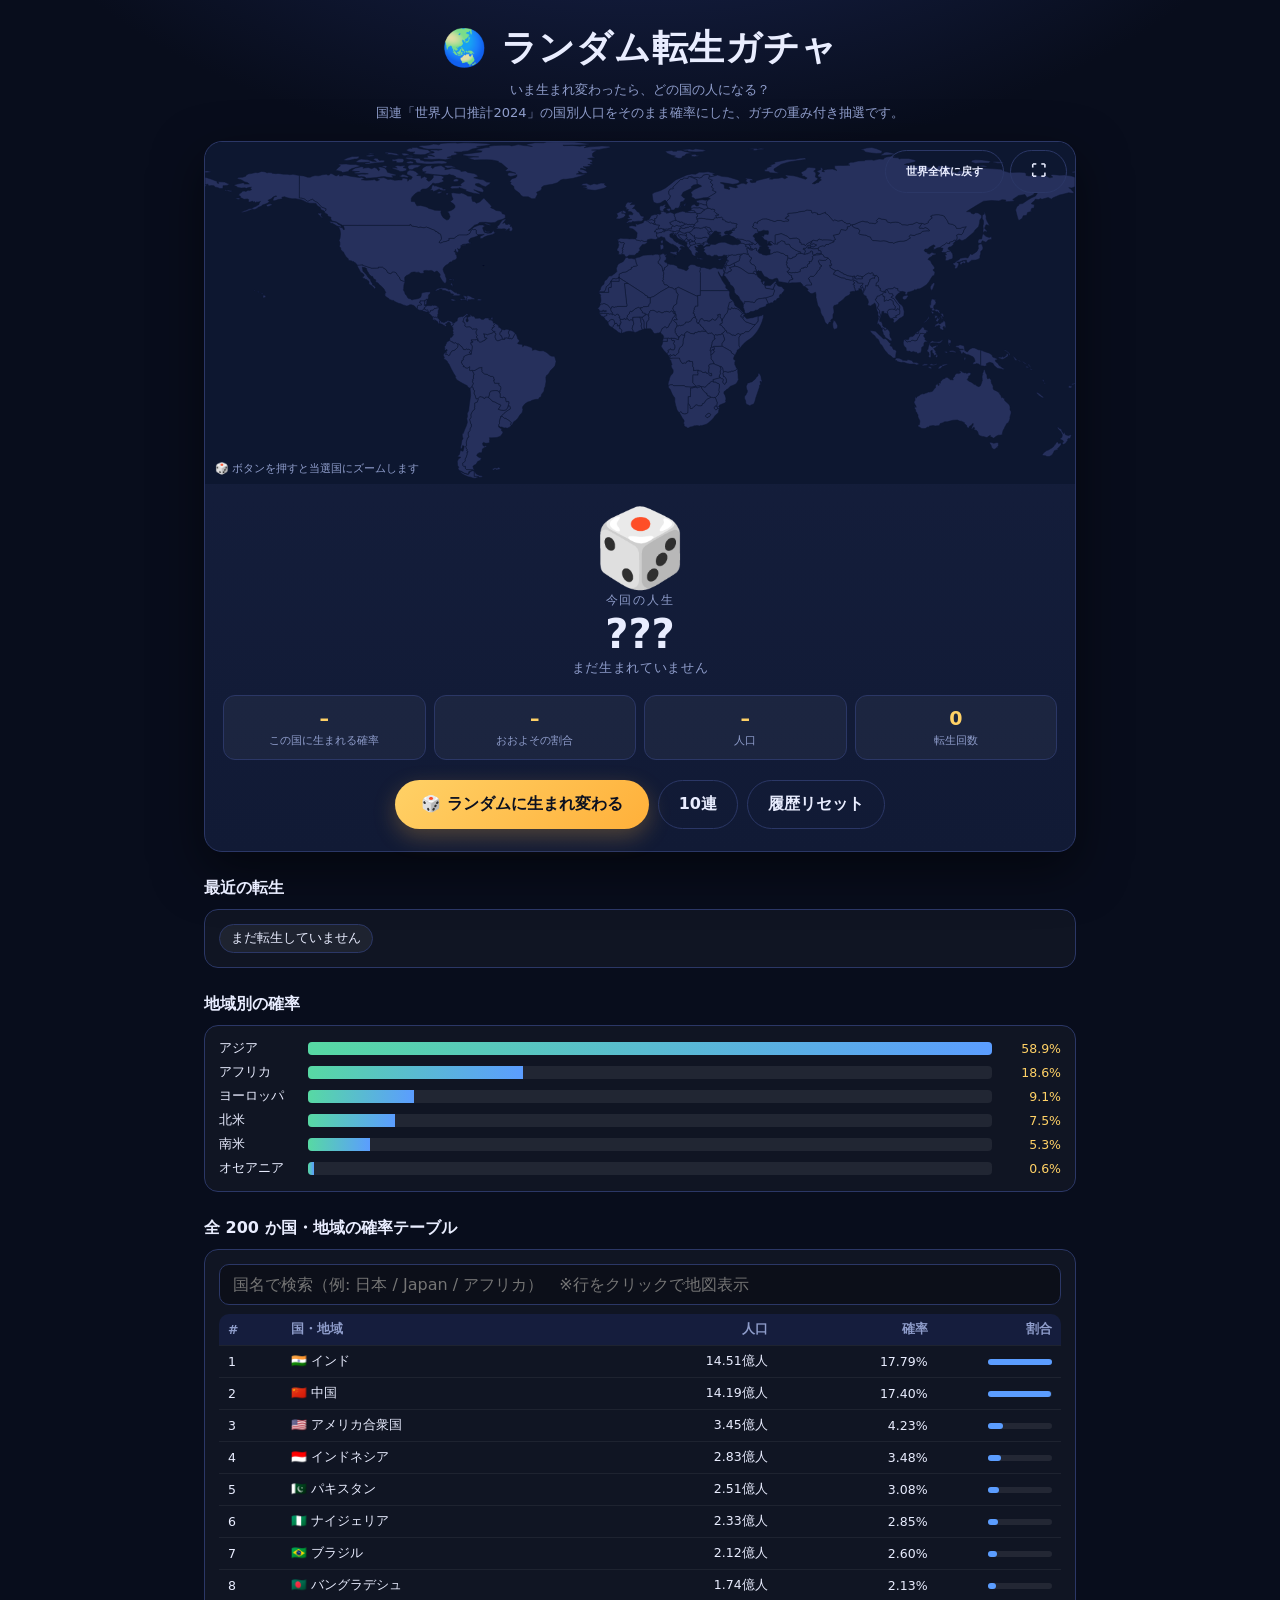
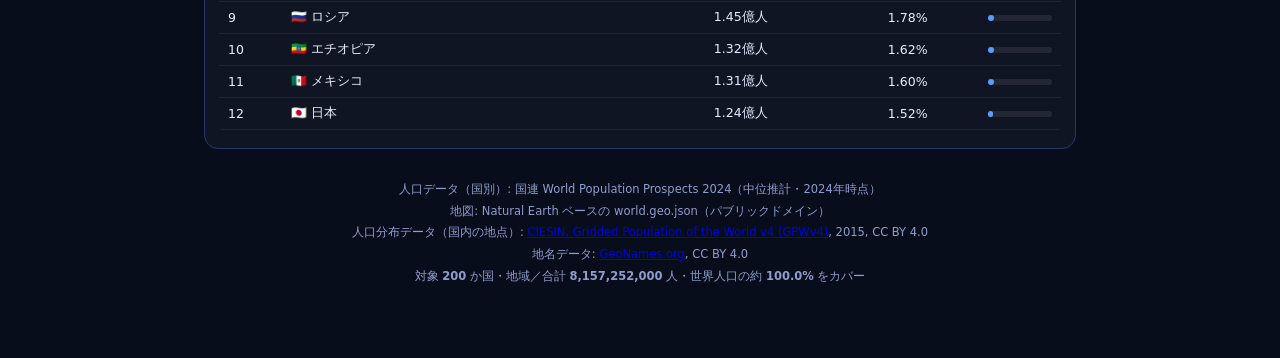
==== commit 6fad2e7b: "抽選地点の周辺地名を地図上にラベル表示" ====
--- a/index.html
+++ b/index.html
@@ -26,7 +26,19 @@
 
   /* ---- 地図 ---- */
   .mapbox{position:relative; overflow:hidden; border-radius:18px 18px 0 0; background:var(--sea)}
-  svg.map{display:block; width:100%; height:auto; aspect-ratio:1000/394}
+  svg.map{display:block; width:100%; height:auto; aspect-ratio:1000/394; cursor:grab; touch-action:none; user-select:none}
+  svg.map.dragging{cursor:grabbing}
+  .mapctrls{position:absolute; right:8px; top:8px; left:8px; display:flex; justify-content:flex-end; gap:6px}
+  .mapctrls button{white-space:nowrap; flex:0 0 auto;
+    background:rgba(10,16,36,.75); color:var(--fg); border:1px solid var(--line); box-shadow:none}
+  .mapreset{font-size:11px; padding:6px 11px}
+  .mapfull{padding:6px 11px; font-size:15px; line-height:1}
+  body.map-fullscreen{overflow:hidden}
+  .mapbox.fullscreen{
+    position:fixed; inset:0; z-index:1000; border-radius:0;
+    display:flex; align-items:center; justify-content:center;
+  }
+  .mapbox.fullscreen svg.map{width:100%; height:100%; aspect-ratio:unset; cursor:grab}
   .map .ocean{fill:var(--sea)}
   .map .countries path{fill:var(--land); stroke:#0d1730; stroke-width:.5; vector-effect:non-scaling-stroke;
     transition:fill .15s}
@@ -40,9 +52,11 @@
   .map .marker2 .pulse2{fill:none; stroke:var(--green); stroke-width:2; vector-effect:non-scaling-stroke;
     animation:pulse2 1.4s ease-out infinite; transform-origin:center}
   @keyframes pulse2{0%{r:3;opacity:.9}100%{r:13;opacity:0}}
+  .map .labels text{font-size:15px; fill:#e9edff; text-anchor:middle; font-weight:600;
+    paint-order:stroke; stroke:rgba(8,13,28,.88); stroke-width:4px; stroke-linejoin:round;
+    pointer-events:none}
+  .map .labels text.lbl-main{font-size:18px; fill:var(--green)}
   .maptip{position:absolute; left:10px; bottom:8px; font-size:11px; color:var(--muted)}
-  .mapreset{position:absolute; right:8px; top:8px; font-size:11px; padding:6px 11px;
-    background:rgba(10,16,36,.75); color:var(--fg); border:1px solid var(--line); box-shadow:none}
 
   /* ---- 結果 ---- */
   .result{padding:20px 18px 22px; text-align:center}
@@ -114,9 +128,12 @@
   </header>
 
   <div class="card">
-    <div class="mapbox">
+    <div class="mapbox" id="mapbox">
       <svg class="map" id="map" xmlns="http://www.w3.org/2000/svg"></svg>
-      <button class="mapreset ghost" id="mapreset">世界全体に戻す</button>
+      <div class="mapctrls">
+        <button class="mapreset ghost" id="mapreset">世界全体に戻す</button>
+        <button class="mapfull ghost" id="mapfull" aria-label="地図を全画面表示">⛶</button>
+      </div>
       <div class="maptip" id="maptip">🎲 ボタンを押すと当選国にズームします</div>
     </div>
 
@@ -628,16 +645,31 @@
     return polys.map(p => p.map(ringPath).join('')).join('');
   }
 
-  let svg, gCountries, marker, marker2, anim = null;
+  let svg, gCountries, marker, marker2, gLabels, anim = null;
   let mk = { x: 0, y: 0 };                 // 国代表点マーカーの位置（地図座標）
   let mk2 = { x: 0, y: 0 };                // Stage2: 実際に抽選された地点のマーカー位置
 
-  // ズームしてもマーカーの見た目の大きさが変わらないよう縮尺の逆数をかける
+  const escapeXml = s => s.replace(/[&<>"]/g, c => ({ '&': '&amp;', '<': '&lt;', '>': '&gt;', '"': '&quot;' }[c]));
+
+  // ズームしてもマーカー・ラベルの見た目の大きさが変わらないよう縮尺の逆数をかける
   function placeMarker(viewW) {
     const k = viewW / VIEW.w;
     marker.setAttribute('transform', `translate(${mk.x},${mk.y}) scale(${k})`);
     if (marker2) marker2.setAttribute('transform', `translate(${mk2.x},${mk2.y}) scale(${k})`);
-  }
+    if (gLabels) gLabels.querySelectorAll('text').forEach(t => {
+      t.setAttribute('transform', `translate(${t.dataset.x},${t.dataset.y}) scale(${k})`);
+    });
+  }
+
+  // Stage2で抽選された地点の近くにある地名をラベルとして描画する
+  function renderLabels(items) {   // items: [{lon,lat,name,main}]
+    gLabels.innerHTML = items.map(it => {
+      const x = px(it.lon), y = py(it.lat);
+      return `<text class="${it.main ? 'lbl-main' : 'lbl'}" data-x="${x}" data-y="${y}" dy="-9">${escapeXml(it.name)}</text>`;
+    }).join('');
+    placeMarker(Number(svg.getAttribute('viewBox').split(' ')[2]));
+  }
+  function clearLabels() { if (gLabels) gLabels.innerHTML = ''; }
 
   function init(el) {
     svg = el;
@@ -652,10 +684,89 @@
       </g>
       <g class="marker2" style="opacity:0">
         <circle class="pulse2" r="4"/><circle class="dot2" r="2"/>
-      </g>`;
+      </g>
+      <g class="labels"></g>`;
     gCountries = svg.querySelector('.countries');
     marker = svg.querySelector('.marker');
     marker2 = svg.querySelector('.marker2');
+    gLabels = svg.querySelector('.labels');
+    initInteraction();
+  }
+
+  // ---- ユーザー操作によるパン・ズーム（ホイール／ドラッグ／ピンチ） ----
+  const MIN_W = 12;                          // これ以上はズームインしない（地図座標px）
+  const pointers = new Map();                // pointerId -> {x,y}（ピンチ判定用）
+  let dragLast = null;                       // 直近のドラッグ位置（地図座標）
+
+  function getView() {
+    return svg.getAttribute('viewBox').split(' ').map(Number);
+  }
+  function setView(v) {
+    svg.setAttribute('viewBox', v.join(' '));
+    placeMarker(v[2]);
+  }
+  function clampView([x, y, w, h]) {
+    w = Math.min(VIEW.w, Math.max(MIN_W, w));
+    h = w * (VIEW.h / VIEW.w);
+    x = Math.min(W - w / 2, Math.max(-w / 2, x));
+    y = Math.min(VIEW.y + VIEW.h - h, Math.max(VIEW.y, y));
+    return [x, y, w, h];
+  }
+  function toMapPoint(clientX, clientY) {
+    const r = svg.getBoundingClientRect();
+    const [x, y, w, h] = getView();
+    return [x + (clientX - r.left) / r.width * w, y + (clientY - r.top) / r.height * h];
+  }
+  function zoomAt(clientX, clientY, factor) {
+    clearTimeout(anim);
+    const [mx, my] = toMapPoint(clientX, clientY);
+    const [x, y, w, h] = getView();
+    const nw = w * factor;
+    setView(clampView([mx - (mx - x) * (nw / w), my - (my - y) * (nw / w), nw, nw]));
+  }
+
+  function initInteraction() {
+    svg.addEventListener('wheel', e => {
+      e.preventDefault();
+      zoomAt(e.clientX, e.clientY, e.deltaY > 0 ? 1.15 : 1 / 1.15);
+    }, { passive: false });
+
+    svg.addEventListener('pointerdown', e => {
+      svg.setPointerCapture(e.pointerId);
+      pointers.set(e.pointerId, { x: e.clientX, y: e.clientY });
+      if (pointers.size === 1) { dragLast = toMapPoint(e.clientX, e.clientY); clearTimeout(anim); }
+      svg.classList.add('dragging');
+    });
+
+    svg.addEventListener('pointermove', e => {
+      if (!pointers.has(e.pointerId)) return;
+      pointers.set(e.pointerId, { x: e.clientX, y: e.clientY });
+      clearTimeout(anim);
+      if (pointers.size === 1) {
+        const [mx, my] = toMapPoint(e.clientX, e.clientY);
+        const [x, y, w, h] = getView();
+        setView(clampView([x - (mx - dragLast[0]), y - (my - dragLast[1]), w, h]));
+        dragLast = toMapPoint(e.clientX, e.clientY);
+      } else if (pointers.size === 2) {
+        const [p1, p2] = [...pointers.values()];
+        const dist = Math.hypot(p1.x - p2.x, p1.y - p2.y) || 1;
+        const midX = (p1.x + p2.x) / 2, midY = (p1.y + p2.y) / 2;
+        if (svg._pinchDist) zoomAt(midX, midY, svg._pinchDist / dist);
+        svg._pinchDist = dist;
+      }
+    });
+
+    const endPointer = e => {
+      pointers.delete(e.pointerId);
+      if (pointers.size < 2) svg._pinchDist = null;
+      if (pointers.size === 1) {
+        const [p] = [...pointers.values()];
+        dragLast = toMapPoint(p.x, p.y);
+      }
+      if (pointers.size === 0) svg.classList.remove('dragging');
+    };
+    svg.addEventListener('pointerup', endPointer);
+    svg.addEventListener('pointercancel', endPointer);
   }
 
   function tweenView(to, ms = 900) {
@@ -689,8 +800,7 @@
     mk = { x: mx, y: my };
     marker.style.opacity = 1;
     marker2.style.opacity = 0;               // Stage2の地点はまだ未確定
-
-
+    clearLabels();
 
     // 本土の大きさに応じたズーム倍率（小国ほど寄る）。代表点を中心に据える
     // 地図に描かれない微小国は、周りの島や大陸が見える程度に引いて表示する
@@ -707,11 +817,13 @@
 
   function reset() {
     marker2.style.opacity = 0;
+    clearLabels();
     tweenView([VIEW.x, VIEW.y, VIEW.w, VIEW.h], 700);
   }
 
-  // Stage2: 抽選された地点(経度,緯度)へさらにズームインする
-  function focusPoint(lon, lat, zoomDeg = 4) {
+  // Stage2: 抽選された地点(経度,緯度)へさらにズームインし、近くの地名をラベル表示する
+  // places: [[lon,lat,name], ...]（当選国のGeoNamesデータ）、mainName: 結果カードに表示中の地名
+  function focusPoint(lon, lat, places = [], mainName = null, zoomDeg = 4) {
     mk2 = { x: px(lon), y: py(lat) };
     marker2.style.opacity = 1;
 
@@ -720,25 +832,45 @@
     // 地図全幅近くまで広がることがある（実際の陸地は断片的なのに、外接矩形
     // だけは連続した巨大な範囲に見えてしまう）。この状態で狭くズームすると
     // 断片間の何もない海域に当たる恐れがあるため、そのときはタイトな
-    // ズームを諦めて今の表示範囲のままマーカーだけ置く。
+    // ズームを諦めて今の表示範囲のままマーカーだけ置く（ラベルも省略）。
     const on = gCountries.querySelector('.on');
     const fragmented = on && on.getBBox().width > W * 0.5;
     if (fragmented) {
+      clearLabels();
       placeMarker(Number(svg.getAttribute('viewBox').split(' ')[2]));
       return;
     }
 
     const w = Math.min(VIEW.w, zoomDeg / 360 * W);
     const h = w * (VIEW.h / VIEW.w);
-    tweenView([
-      Math.min(Math.max(mk2.x - w / 2, -w / 2), W - w / 2),
-      Math.min(Math.max(mk2.y - h / 2, VIEW.y), VIEW.y + VIEW.h - h),
-      w, h,
-    ], 700);
+    const tx = Math.min(Math.max(mk2.x - w / 2, -w / 2), W - w / 2);
+    const ty = Math.min(Math.max(mk2.y - h / 2, VIEW.y), VIEW.y + VIEW.h - h);
+
+    // ズーム後に画面に収まる範囲の地名を、地点に近い順の候補にする
+    // （places の lon/lat は度単位、tx/ty/w/h は地図座標(px)単位なので変換して比較する）
+    const candidates = places
+      .map(p => ({ lon: p[0], lat: p[1], name: p[2], mx: px(p[0]), my: py(p[1]) }))
+      .filter(it => it.mx >= tx - w * 0.06 && it.mx <= tx + w * 1.06 && it.my >= ty - h * 0.06 && it.my <= ty + h * 1.06)
+      .map(it => ({ ...it, d: (it.mx - mk2.x) ** 2 + (it.my - mk2.y) ** 2 }))
+      .sort((a, b) => a.d - b.d);
+
+    // ラベル同士が重ならないよう、既に選んだラベルから一定距離(ズーム幅の16%)
+    // 離れているものだけを近い順に最大5件採用する（近すぎる密集地名は間引く）
+    const minSep = w * 0.16;
+    const items = [];
+    for (const c of candidates) {
+      if (items.length >= 5) break;
+      if (items.every(it => Math.hypot(it.mx - c.mx, it.my - c.my) >= minSep)) items.push(c);
+    }
+    items.forEach(it => it.main = it.name === mainName);
+    renderLabels(items);
+
+    tweenView([tx, ty, w, h], 700);
   }
 
   function resetPoint() {
     marker2.style.opacity = 0;
+    clearLabels();
   }
 
   // ルーレット演出中：ズームせず点滅だけ切り替える
@@ -911,7 +1043,7 @@
     $('s2Place').textContent = place ? `📍 ${place[2]} 近郊${tag}` : `📍 詳細地点${tag}`;
     const ns = pt[1] >= 0 ? 'N' : 'S', ew = pt[0] >= 0 ? 'E' : 'W';
     $('s2Coord').textContent = `${Math.abs(pt[1]).toFixed(2)}°${ns}, ${Math.abs(pt[0]).toFixed(2)}°${ew}`;
-    MAP.focusPoint(pt[0], pt[1]);
+    MAP.focusPoint(pt[0], pt[1], places, place ? place[2] : null);
   } catch (err) {
     console.warn('Stage2 unavailable:', err);
     box.style.display = 'none';
@@ -968,6 +1100,17 @@
 };
 $('mapreset').onclick = () => MAP.reset();
 
+function setMapFullscreen(on) {
+  $('mapbox').classList.toggle('fullscreen', on);
+  document.body.classList.toggle('map-fullscreen', on);
+  $('mapfull').textContent = on ? '✕' : '⛶';
+  $('mapfull').setAttribute('aria-label', on ? '全画面表示を閉じる' : '地図を全画面表示');
+}
+$('mapfull').onclick = () => setMapFullscreen(!$('mapbox').classList.contains('fullscreen'));
+document.addEventListener('keydown', e => {
+  if (e.key === 'Escape' && $('mapbox').classList.contains('fullscreen')) setMapFullscreen(false);
+});
+
 // ---- 地域別 ----
 const byRegion = {};
 COUNTRIES.forEach(c => byRegion[c.r] = (byRegion[c.r] || 0) + c.p);
